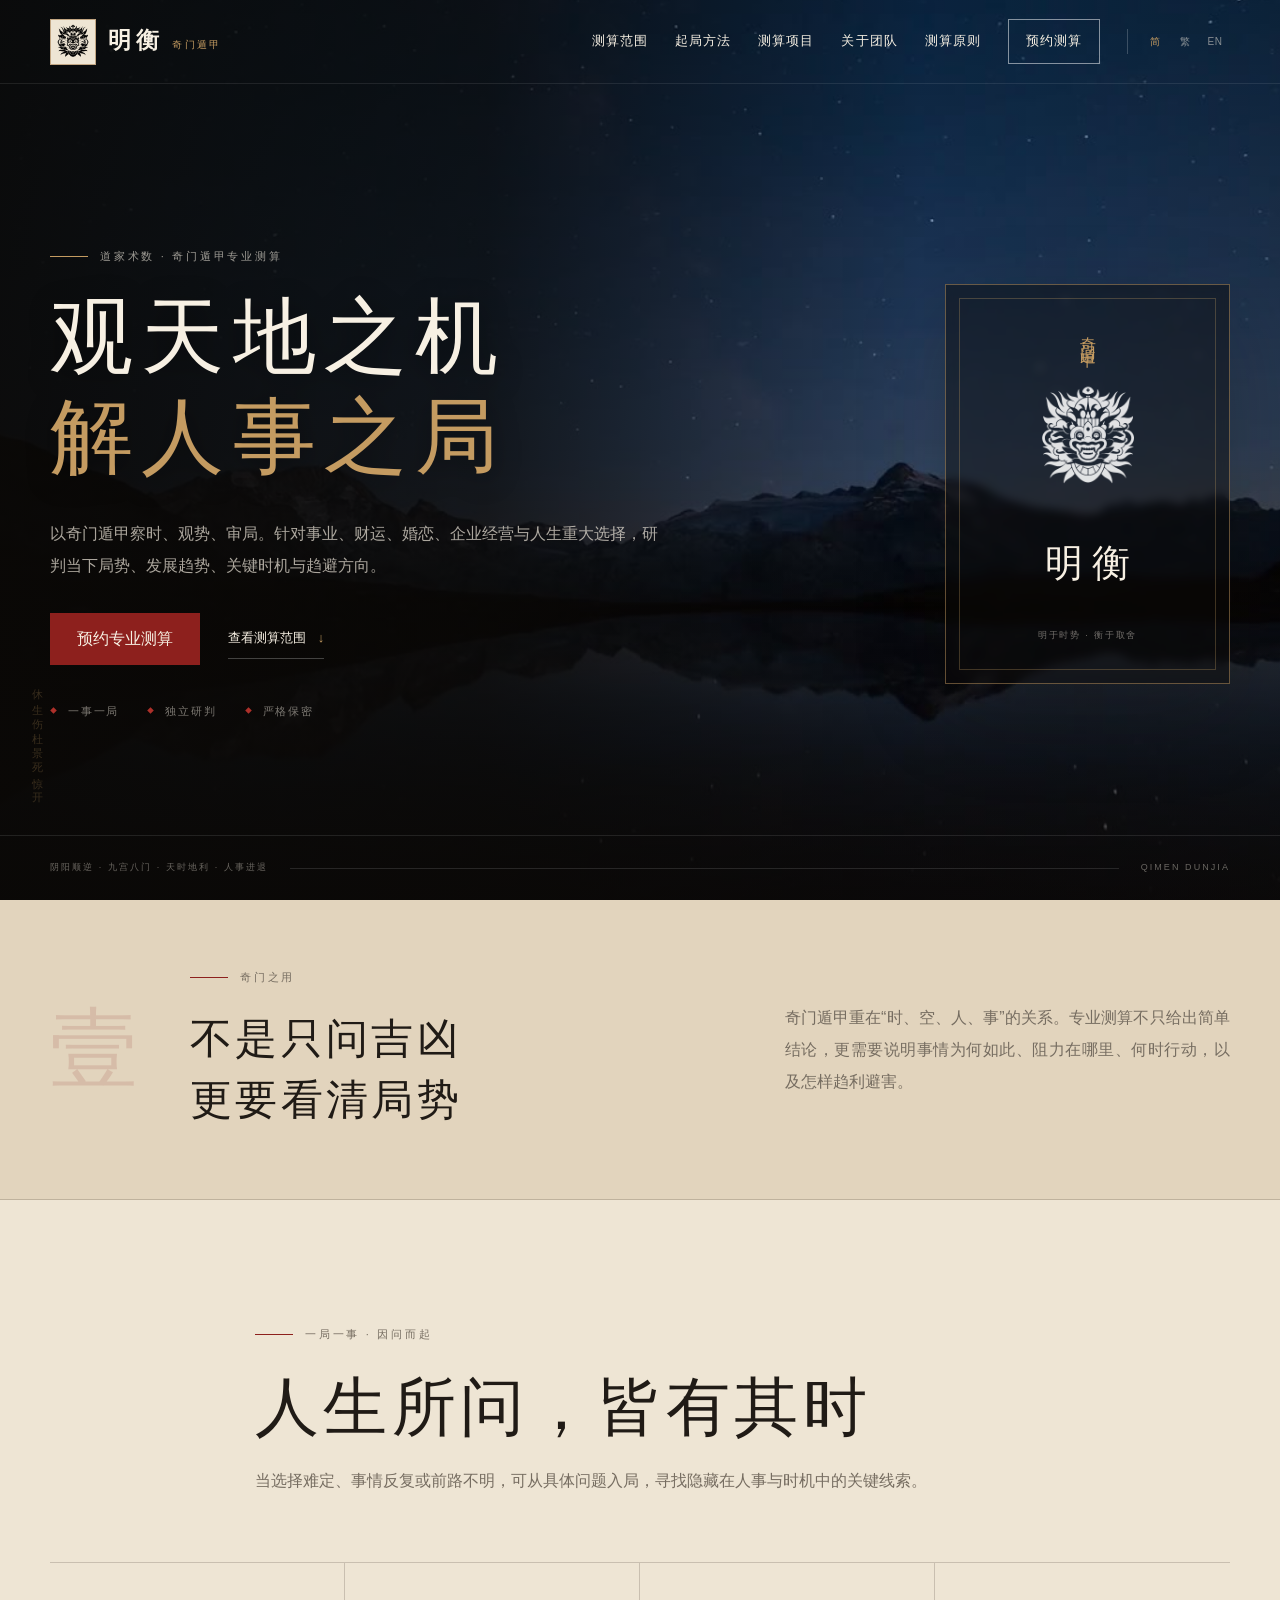
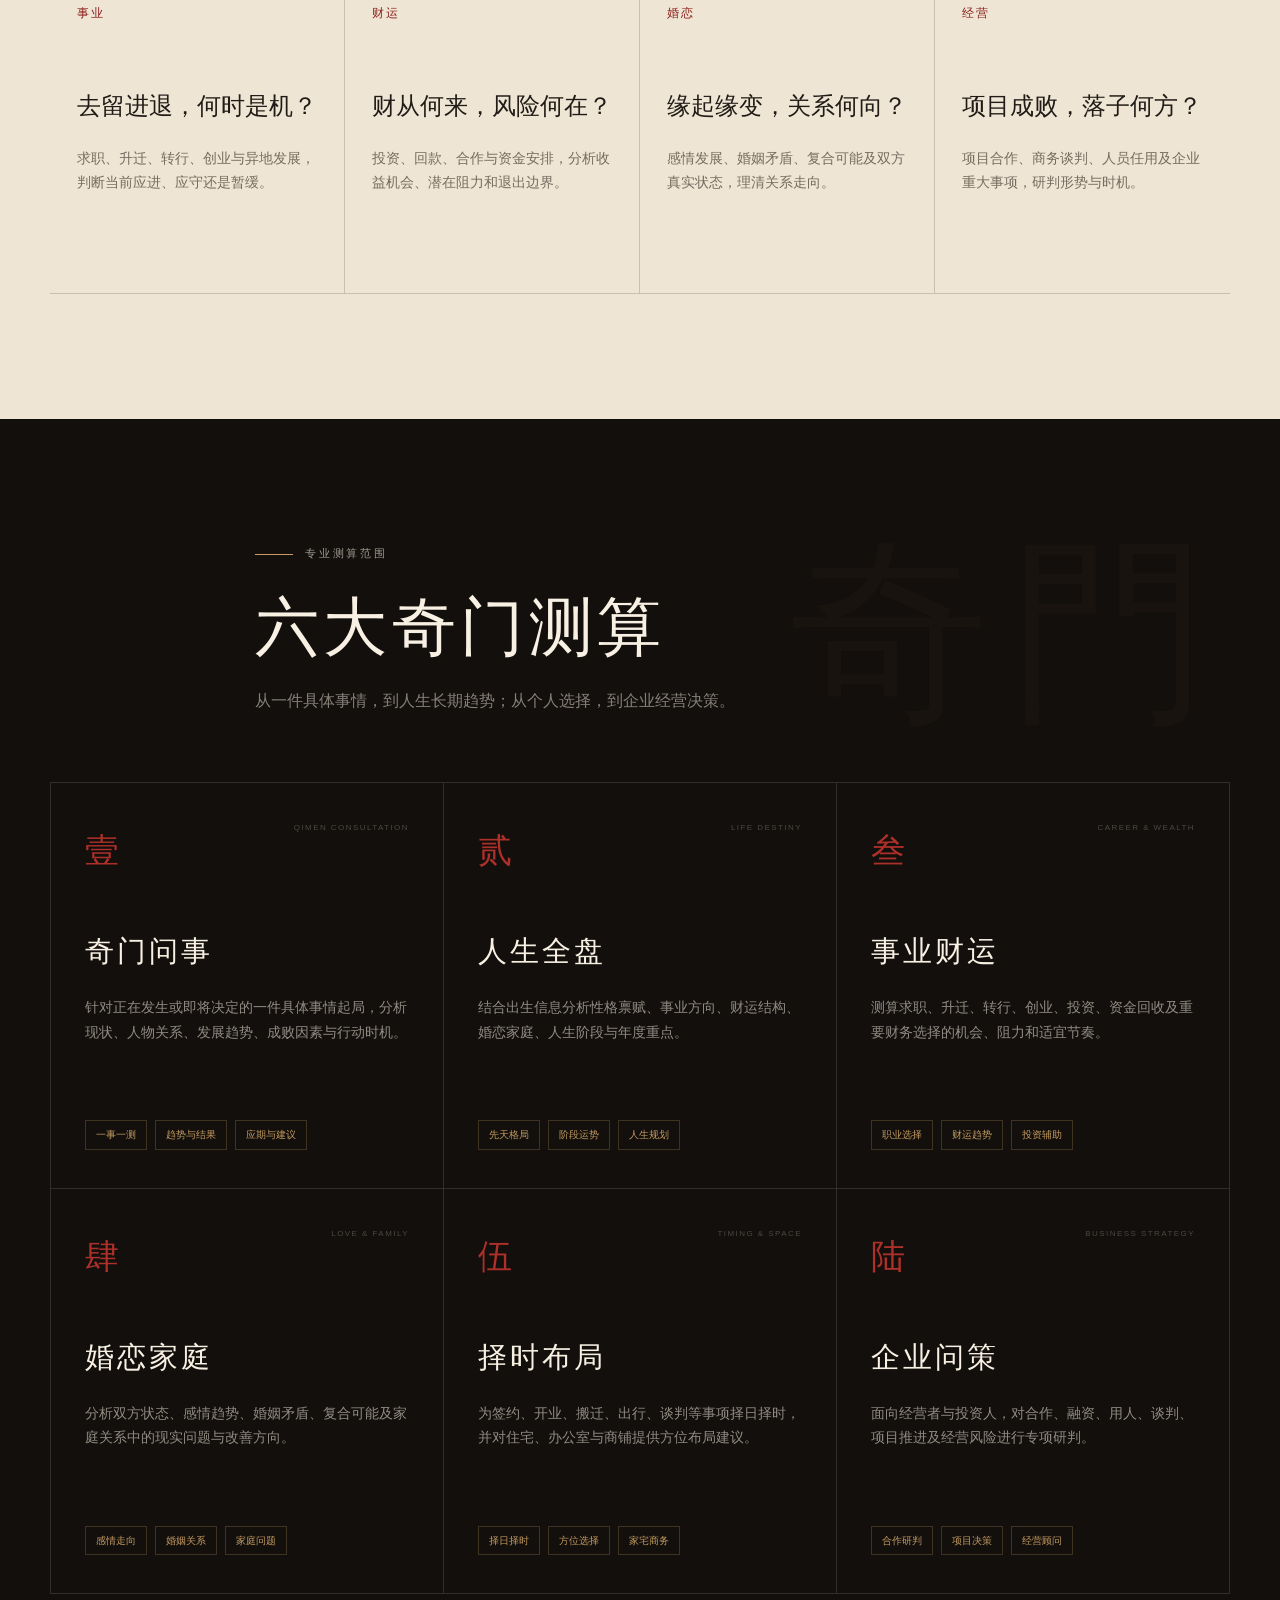
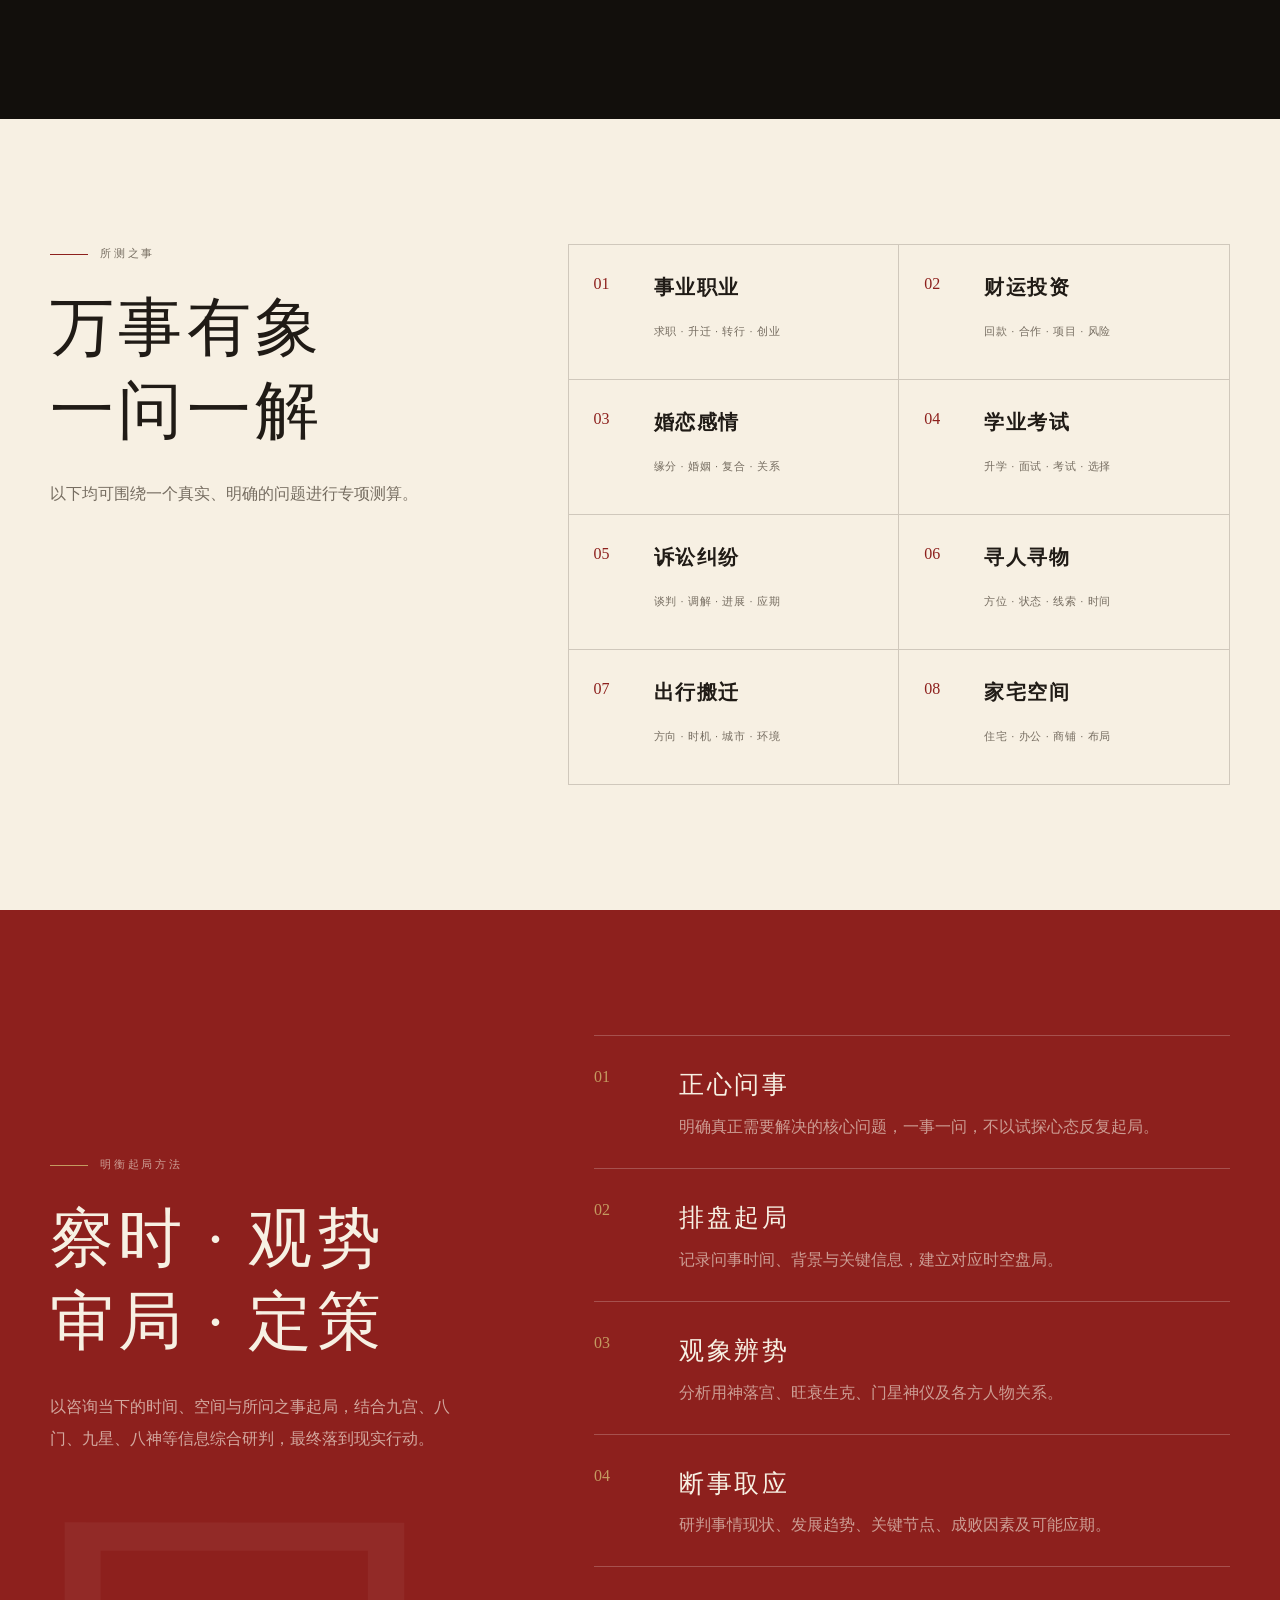
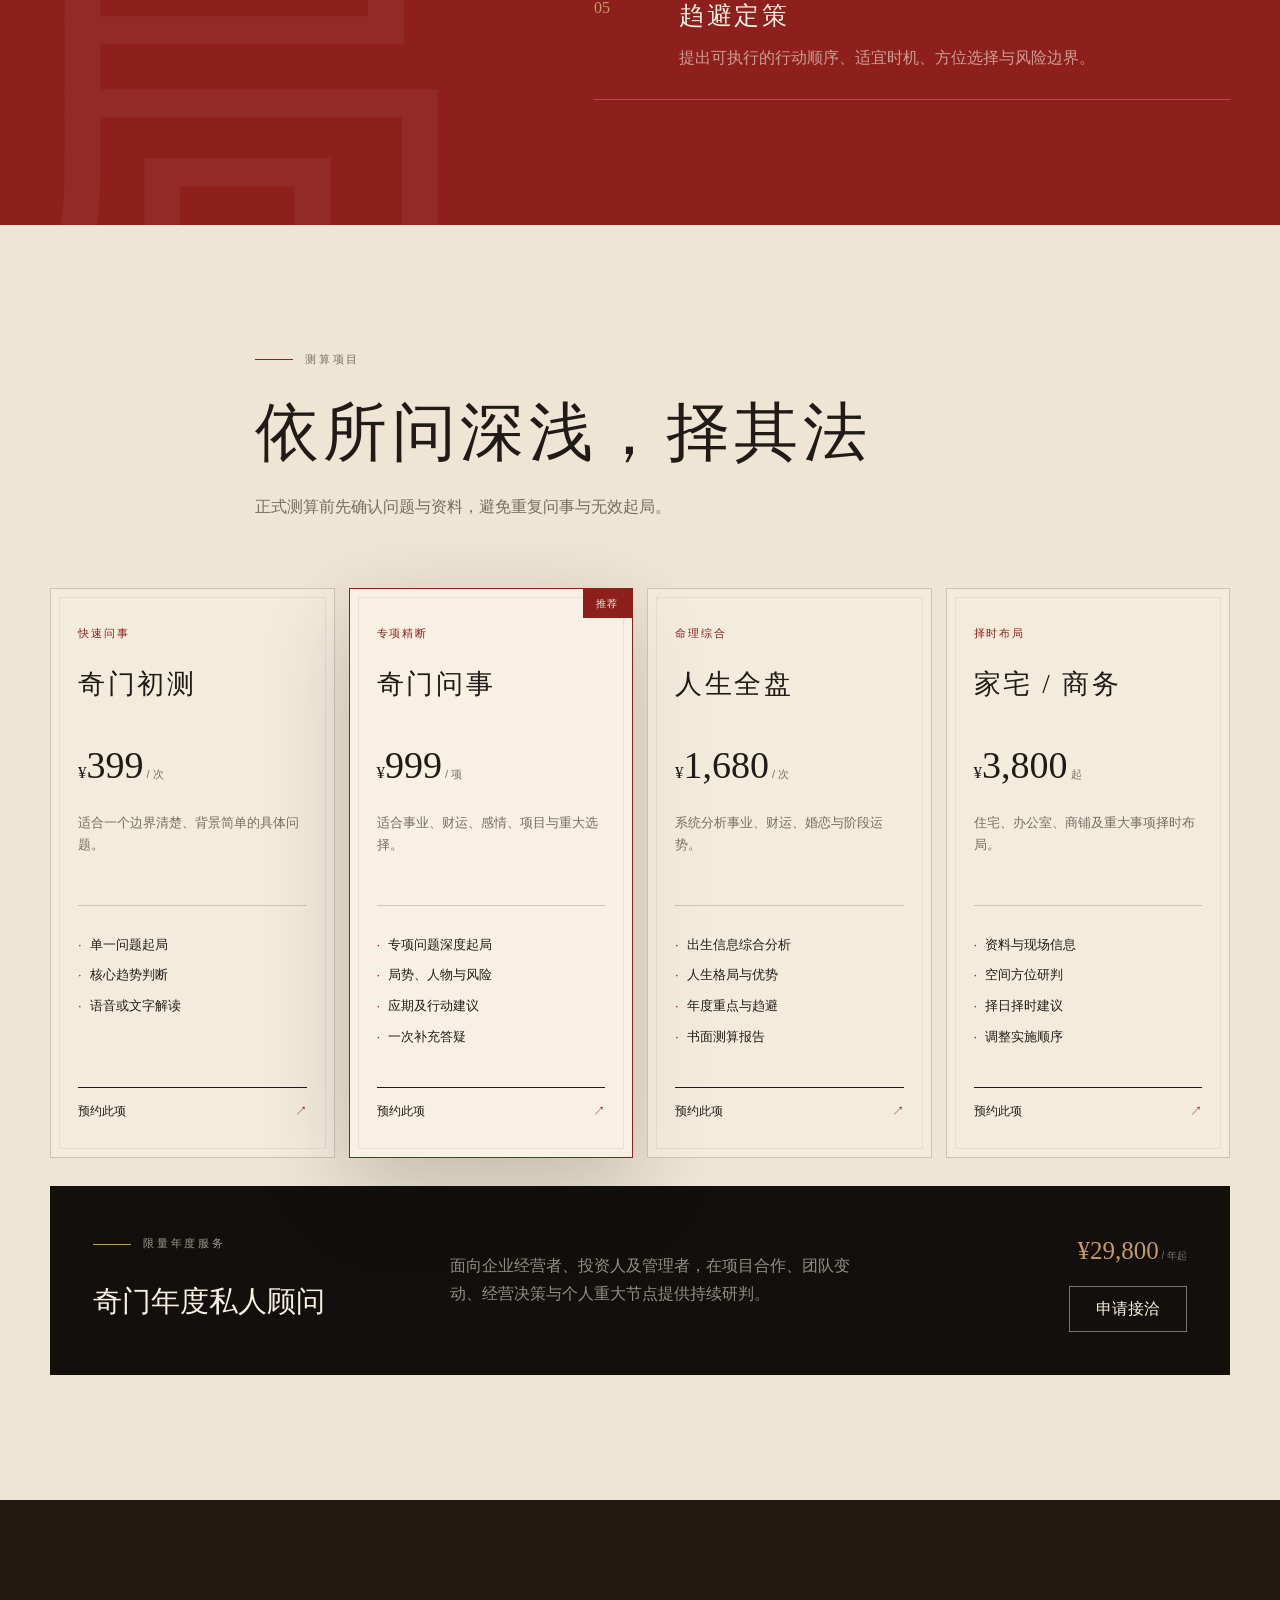
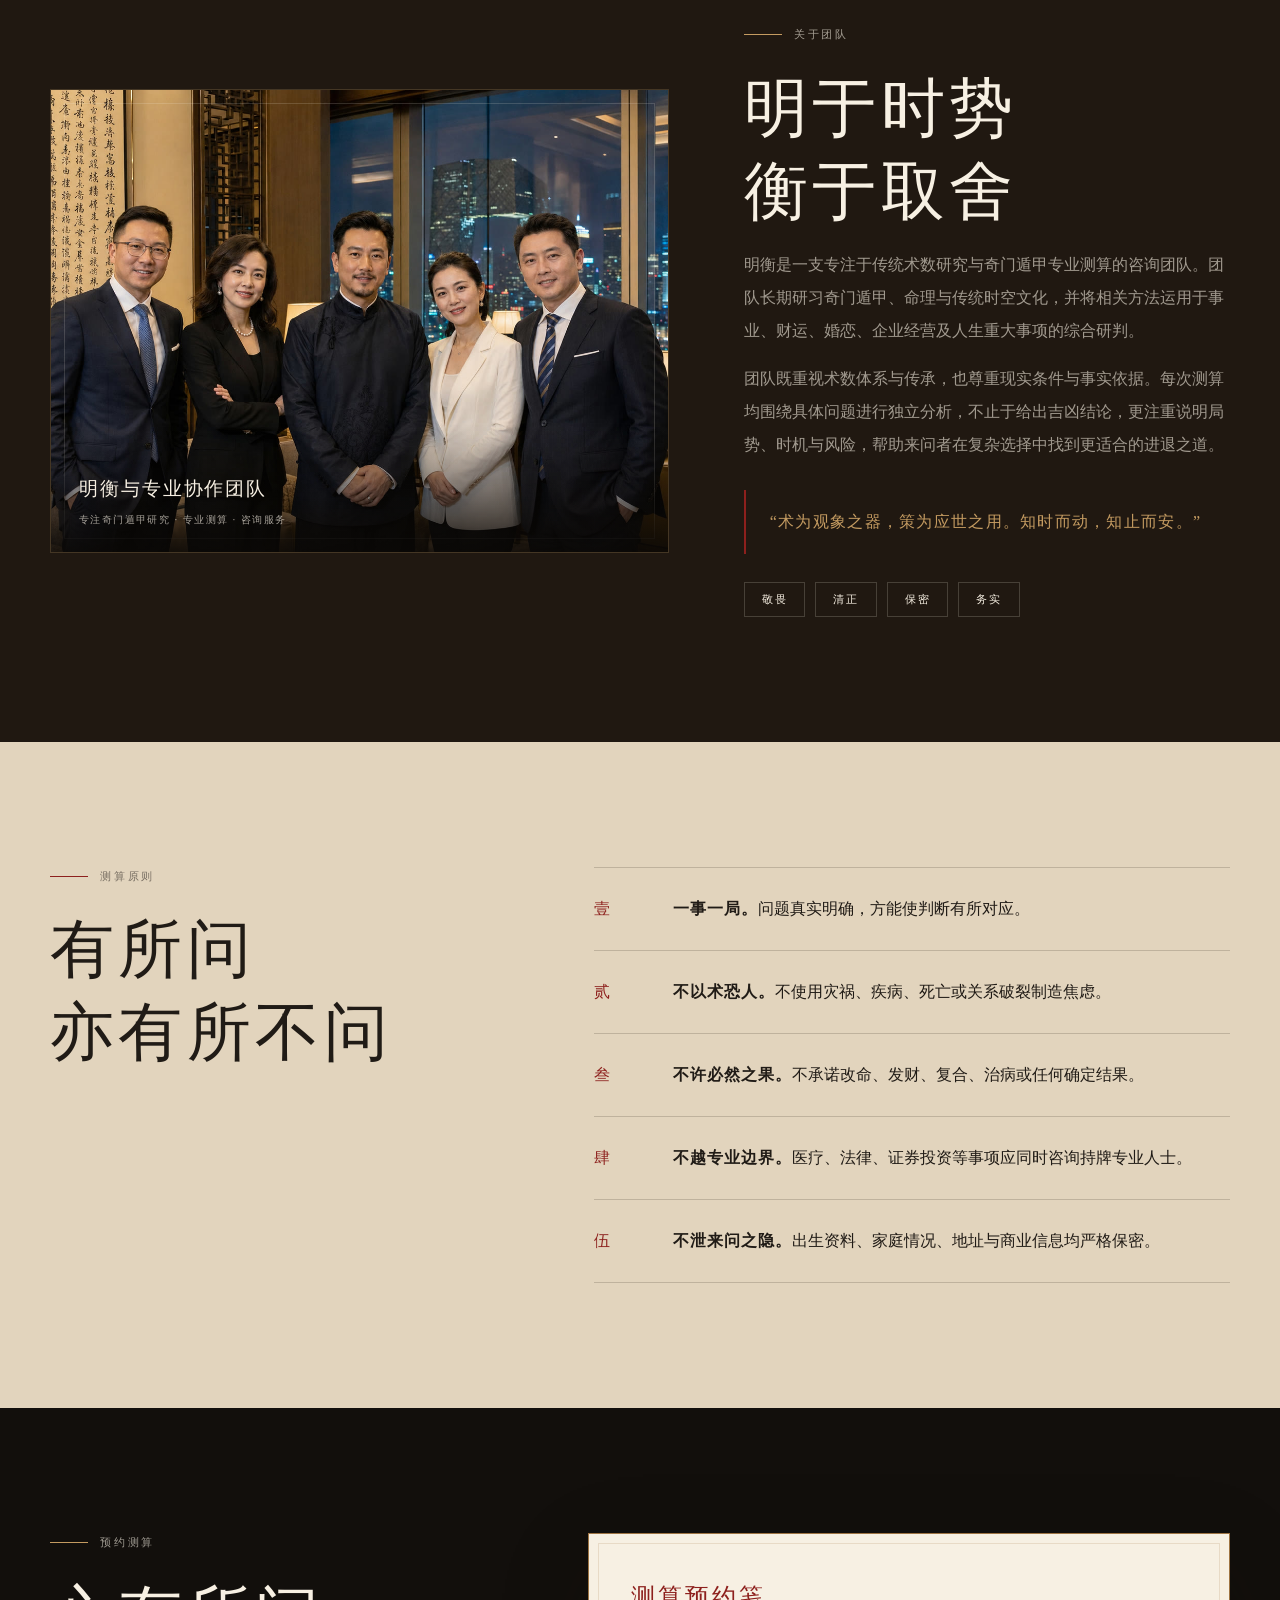
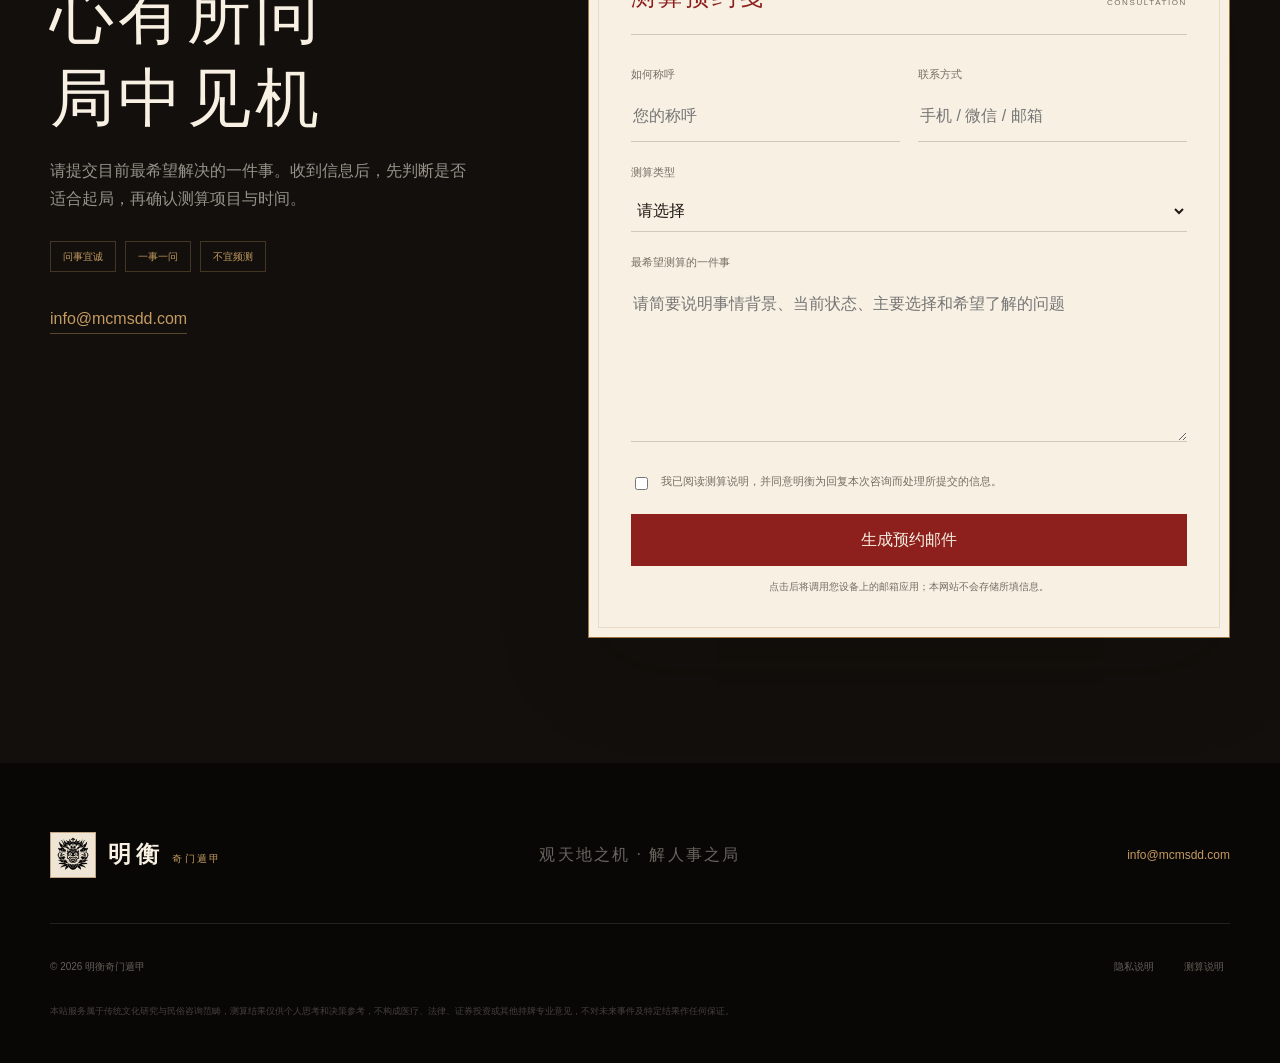
==== index.html @ cd2bf9da "Rewrite about section for the team" ====
<!doctype html>
<html lang="zh-CN">
<head>
  <meta charset="utf-8">
  <meta name="viewport" content="width=device-width, initial-scale=1">
  <meta name="theme-color" content="#120f0c">
  <title>明衡｜奇门遁甲专业算命测算</title>
  <meta name="description" content="明衡专注奇门遁甲专业测算，提供奇门问事、人生全盘、事业财运、婚恋家庭、择时布局与企业问策服务。">
  <meta name="keywords" content="明衡,奇门遁甲,奇门算命,奇门测算,奇门问事,事业财运,婚恋测算,择日择时,企业问策">
  <meta property="og:type" content="website">
  <meta property="og:url" content="https://mcmsdd.com/">
  <meta property="og:title" content="明衡｜奇门遁甲专业算命测算">
  <meta property="og:description" content="明于时势，衡于取舍。观天地之机，解人事之局。">
  <meta property="og:image" content="https://mcmsdd.com/assets/mark-black.png">
  <link rel="canonical" href="https://mcmsdd.com/">
  <link rel="alternate" hreflang="zh-CN" href="https://mcmsdd.com/">
  <link rel="alternate" hreflang="zh-Hant" href="https://mcmsdd.com/zh-hant/">
  <link rel="alternate" hreflang="en" href="https://mcmsdd.com/en/">
  <link rel="alternate" hreflang="x-default" href="https://mcmsdd.com/">
  <link rel="icon" href="assets/mark-black.png" type="image/png">
  <link rel="apple-touch-icon" href="assets/mark-black.png">
  <link rel="stylesheet" href="styles.css?v=20260831-team-full">
  <script type="application/ld+json">
  {"@context":"https://schema.org","@type":"ProfessionalService","name":"明衡奇门遁甲测算","url":"https://mcmsdd.com/","description":"奇门遁甲专业算命与测算服务","email":"info@mcmsdd.com"}
  </script>
</head>
<body>
  <a class="skip-link" href="#main">跳至主要内容</a>
  <header class="site-header" id="top">
    <div class="nav-wrap container">
      <a class="brand" href="#top" aria-label="明衡奇门遁甲首页">
        <span class="brand-mark"><img src="assets/mark-black.png" alt="" width="44" height="44"></span>
        <span class="brand-name"><strong>明衡</strong><small>奇门遁甲</small></span>
      </a>
      <button class="nav-toggle" aria-expanded="false" aria-controls="site-nav" aria-label="打开导航"><span></span><span></span></button>
      <nav id="site-nav" class="site-nav" aria-label="主要导航">
        <a href="#services">测算范围</a><a href="#method">起局方法</a><a href="#plans">测算项目</a><a href="#about">关于团队</a><a href="#principles">测算原则</a><a class="nav-cta" href="#consult">预约测算</a>
        <div class="lang-switch" aria-label="语言选择"><a class="active" href="/" lang="zh-CN" aria-current="page">简</a><a href="/zh-hant/" lang="zh-Hant">繁</a><a href="/en/" lang="en">EN</a></div>
      </nav>
    </div>
  </header>

  <main id="main">
    <section class="hero">
      <div class="hero-image" aria-hidden="true"><video class="hero-video" autoplay muted loop playsinline preload="auto" poster="assets/mingheng-hero-poster.jpg" tabindex="-1"><source src="assets/mingheng-hero-background.mp4?v=20260831-2" type="video/mp4"></video></div><div class="hero-veil" aria-hidden="true"></div>
      <div class="hero-runes runes-left" aria-hidden="true">休 生 伤 杜 景 死 惊 开</div>
      <div class="container hero-grid">
        <div class="hero-copy reveal">
          <p class="eyebrow light"><span></span>道家术数 · 奇门遁甲专业测算</p>
          <h1><span>观天地之机</span><em>解人事之局</em></h1>
          <p class="hero-intro">以奇门遁甲察时、观势、审局。针对事业、财运、婚恋、企业经营与人生重大选择，研判当下局势、发展趋势、关键时机与趋避方向。</p>
          <div class="hero-actions"><a class="button button-red" href="#consult">预约专业测算</a><a class="text-link light-link" href="#services">查看测算范围 <span>↓</span></a></div>
          <ul class="hero-notes" aria-label="服务特点"><li>一事一局</li><li>独立研判</li><li>严格保密</li></ul>
        </div>
        <div class="hero-seal reveal delay-1" aria-hidden="true">
          <div class="seal-frame"><span class="seal-top">奇门遁甲</span><img src="assets/mark-black.png" alt=""><strong>明衡</strong><span class="seal-bottom">明于时势 · 衡于取舍</span></div>
        </div>
      </div>
      <div class="hero-bottom"><div class="container"><span>阴阳顺逆 · 九宫八门 · 天时地利 · 人事进退</span><i></i><span>QIMEN DUNJIA</span></div></div>
    </section>

    <section class="intro-band">
      <div class="container intro-grid">
        <p class="intro-number">壹</p>
        <div><p class="eyebrow"><span></span>奇门之用</p><h2>不是只问吉凶<br>更要看清局势</h2></div>
        <p>奇门遁甲重在“时、空、人、事”的关系。专业测算不只给出简单结论，更需要说明事情为何如此、阻力在哪里、何时行动，以及怎样趋利避害。</p>
      </div>
    </section>

    <section class="section questions">
      <div class="container question-heading reveal"><p class="eyebrow"><span></span>一局一事 · 因问而起</p><h2>人生所问，皆有其时</h2><p>当选择难定、事情反复或前路不明，可从具体问题入局，寻找隐藏在人事与时机中的关键线索。</p></div>
      <div class="container question-grid">
        <article class="question-card reveal"><span>事业</span><h3>去留进退，何时是机？</h3><p>求职、升迁、转行、创业与异地发展，判断当前应进、应守还是暂缓。</p></article>
        <article class="question-card reveal delay-1"><span>财运</span><h3>财从何来，风险何在？</h3><p>投资、回款、合作与资金安排，分析收益机会、潜在阻力和退出边界。</p></article>
        <article class="question-card reveal delay-2"><span>婚恋</span><h3>缘起缘变，关系何向？</h3><p>感情发展、婚姻矛盾、复合可能及双方真实状态，理清关系走向。</p></article>
        <article class="question-card reveal delay-3"><span>经营</span><h3>项目成败，落子何方？</h3><p>项目合作、商务谈判、人员任用及企业重大事项，研判形势与时机。</p></article>
      </div>
    </section>

    <section class="section services" id="services">
      <div class="container section-heading reveal"><p class="eyebrow light"><span></span>专业测算范围</p><h2>六大奇门测算</h2><p>从一件具体事情，到人生长期趋势；从个人选择，到企业经营决策。</p></div>
      <div class="container service-grid">
        <article class="service-card reveal"><div class="service-head"><span>壹</span><small>QIMEN CONSULTATION</small></div><h3>奇门问事</h3><p>针对正在发生或即将决定的一件具体事情起局，分析现状、人物关系、发展趋势、成败因素与行动时机。</p><ul><li>一事一测</li><li>趋势与结果</li><li>应期与建议</li></ul></article>
        <article class="service-card reveal delay-1"><div class="service-head"><span>贰</span><small>LIFE DESTINY</small></div><h3>人生全盘</h3><p>结合出生信息分析性格禀赋、事业方向、财运结构、婚恋家庭、人生阶段与年度重点。</p><ul><li>先天格局</li><li>阶段运势</li><li>人生规划</li></ul></article>
        <article class="service-card reveal delay-2"><div class="service-head"><span>叁</span><small>CAREER &amp; WEALTH</small></div><h3>事业财运</h3><p>测算求职、升迁、转行、创业、投资、资金回收及重要财务选择的机会、阻力和适宜节奏。</p><ul><li>职业选择</li><li>财运趋势</li><li>投资辅助</li></ul></article>
        <article class="service-card reveal"><div class="service-head"><span>肆</span><small>LOVE &amp; FAMILY</small></div><h3>婚恋家庭</h3><p>分析双方状态、感情趋势、婚姻矛盾、复合可能及家庭关系中的现实问题与改善方向。</p><ul><li>感情走向</li><li>婚姻关系</li><li>家庭问题</li></ul></article>
        <article class="service-card reveal delay-1"><div class="service-head"><span>伍</span><small>TIMING &amp; SPACE</small></div><h3>择时布局</h3><p>为签约、开业、搬迁、出行、谈判等事项择日择时，并对住宅、办公室与商铺提供方位布局建议。</p><ul><li>择日择时</li><li>方位选择</li><li>家宅商务</li></ul></article>
        <article class="service-card reveal delay-2"><div class="service-head"><span>陆</span><small>BUSINESS STRATEGY</small></div><h3>企业问策</h3><p>面向经营者与投资人，对合作、融资、用人、谈判、项目推进及经营风险进行专项研判。</p><ul><li>合作研判</li><li>项目决策</li><li>经营顾问</li></ul></article>
      </div>
    </section>

    <section class="section scope">
      <div class="container scope-grid">
        <div class="scope-title reveal"><p class="eyebrow"><span></span>所测之事</p><h2>万事有象<br>一问一解</h2><p>以下均可围绕一个真实、明确的问题进行专项测算。</p></div>
        <div class="scope-list reveal delay-1">
          <div><span>01</span><strong>事业职业</strong><small>求职 · 升迁 · 转行 · 创业</small></div><div><span>02</span><strong>财运投资</strong><small>回款 · 合作 · 项目 · 风险</small></div><div><span>03</span><strong>婚恋感情</strong><small>缘分 · 婚姻 · 复合 · 关系</small></div><div><span>04</span><strong>学业考试</strong><small>升学 · 面试 · 考试 · 选择</small></div><div><span>05</span><strong>诉讼纠纷</strong><small>谈判 · 调解 · 进展 · 应期</small></div><div><span>06</span><strong>寻人寻物</strong><small>方位 · 状态 · 线索 · 时间</small></div><div><span>07</span><strong>出行搬迁</strong><small>方向 · 时机 · 城市 · 环境</small></div><div><span>08</span><strong>家宅空间</strong><small>住宅 · 办公 · 商铺 · 布局</small></div>
        </div>
      </div>
    </section>

    <section class="section method" id="method">
      <div class="method-symbol" aria-hidden="true">局</div>
      <div class="container method-grid">
        <div class="method-copy reveal"><p class="eyebrow light"><span></span>明衡起局方法</p><h2>察时 · 观势<br>审局 · 定策</h2><p>以咨询当下的时间、空间与所问之事起局，结合九宫、八门、九星、八神等信息综合研判，最终落到现实行动。</p></div>
        <ol class="steps">
          <li class="reveal"><span>01</span><div><h3>正心问事</h3><p>明确真正需要解决的核心问题，一事一问，不以试探心态反复起局。</p></div></li><li class="reveal"><span>02</span><div><h3>排盘起局</h3><p>记录问事时间、背景与关键信息，建立对应时空盘局。</p></div></li><li class="reveal"><span>03</span><div><h3>观象辨势</h3><p>分析用神落宫、旺衰生克、门星神仪及各方人物关系。</p></div></li><li class="reveal"><span>04</span><div><h3>断事取应</h3><p>研判事情现状、发展趋势、关键节点、成败因素及可能应期。</p></div></li><li class="reveal"><span>05</span><div><h3>趋避定策</h3><p>提出可执行的行动顺序、适宜时机、方位选择与风险边界。</p></div></li>
        </ol>
      </div>
    </section>

    <section class="section plans" id="plans">
      <div class="container section-heading reveal"><p class="eyebrow"><span></span>测算项目</p><h2>依所问深浅，择其法</h2><p>正式测算前先确认问题与资料，避免重复问事与无效起局。</p></div>
      <div class="container plan-grid">
        <article class="plan-card reveal"><p class="plan-type">快速问事</p><h3>奇门初测</h3><p class="price"><small>¥</small>399<span> / 次</span></p><p class="plan-desc">适合一个边界清楚、背景简单的具体问题。</p><ul><li>单一问题起局</li><li>核心趋势判断</li><li>语音或文字解读</li></ul><a href="#consult">预约此项</a></article>
        <article class="plan-card featured reveal delay-1"><div class="recommended">推荐</div><p class="plan-type">专项精断</p><h3>奇门问事</h3><p class="price"><small>¥</small>999<span> / 项</span></p><p class="plan-desc">适合事业、财运、感情、项目与重大选择。</p><ul><li>专项问题深度起局</li><li>局势、人物与风险</li><li>应期及行动建议</li><li>一次补充答疑</li></ul><a href="#consult">预约此项</a></article>
        <article class="plan-card reveal delay-2"><p class="plan-type">命理综合</p><h3>人生全盘</h3><p class="price"><small>¥</small>1,680<span> / 次</span></p><p class="plan-desc">系统分析事业、财运、婚恋与阶段运势。</p><ul><li>出生信息综合分析</li><li>人生格局与优势</li><li>年度重点与趋避</li><li>书面测算报告</li></ul><a href="#consult">预约此项</a></article>
        <article class="plan-card reveal delay-3"><p class="plan-type">择时布局</p><h3>家宅 / 商务</h3><p class="price"><small>¥</small>3,800<span> 起</span></p><p class="plan-desc">住宅、办公室、商铺及重大事项择时布局。</p><ul><li>资料与现场信息</li><li>空间方位研判</li><li>择日择时建议</li><li>调整实施顺序</li></ul><a href="#consult">预约此项</a></article>
      </div>
      <div class="container advisor-card reveal"><div><p class="eyebrow light"><span></span>限量年度服务</p><h3>奇门年度私人顾问</h3></div><p>面向企业经营者、投资人及管理者，在项目合作、团队变动、经营决策与个人重大节点提供持续研判。</p><div class="advisor-meta"><strong>¥29,800<small> / 年起</small></strong><a class="button button-outline" href="#consult">申请接洽</a></div></div>
    </section>

    <section class="section about" id="about">
      <div class="container about-grid">
        <figure class="about-photo reveal"><img src="assets/mingheng-team.jpg" alt="明衡与专业协作团队合影" width="1200" height="900" loading="lazy" decoding="async"><figcaption><strong>明衡与专业协作团队</strong><span>专注奇门遁甲研究 · 专业测算 · 咨询服务</span></figcaption></figure>
        <div class="about-copy reveal delay-1"><p class="eyebrow light"><span></span>关于团队</p><h2>明于时势<br>衡于取舍</h2><p>明衡是一支专注于传统术数研究与奇门遁甲专业测算的咨询团队。团队长期研习奇门遁甲、命理与传统时空文化，并将相关方法运用于事业、财运、婚恋、企业经营及人生重大事项的综合研判。</p><p>团队既重视术数体系与传承，也尊重现实条件与事实依据。每次测算均围绕具体问题进行独立分析，不止于给出吉凶结论，更注重说明局势、时机与风险，帮助来问者在复杂选择中找到更适合的进退之道。</p><blockquote>“术为观象之器，策为应世之用。知时而动，知止而安。”</blockquote><div class="about-values"><span>敬畏</span><span>清正</span><span>保密</span><span>务实</span></div></div>
      </div>
    </section>

    <section class="section principles" id="principles">
      <div class="container principles-grid">
        <div class="principles-title reveal"><p class="eyebrow"><span></span>测算原则</p><h2>有所问<br>亦有所不问</h2></div>
        <div class="principle-list"><div class="reveal"><span>壹</span><p><strong>一事一局。</strong>问题真实明确，方能使判断有所对应。</p></div><div class="reveal"><span>贰</span><p><strong>不以术恐人。</strong>不使用灾祸、疾病、死亡或关系破裂制造焦虑。</p></div><div class="reveal"><span>叁</span><p><strong>不许必然之果。</strong>不承诺改命、发财、复合、治病或任何确定结果。</p></div><div class="reveal"><span>肆</span><p><strong>不越专业边界。</strong>医疗、法律、证券投资等事项应同时咨询持牌专业人士。</p></div><div class="reveal"><span>伍</span><p><strong>不泄来问之隐。</strong>出生资料、家庭情况、地址与商业信息均严格保密。</p></div></div>
      </div>
    </section>

    <section class="section consult" id="consult">
      <div class="container consult-grid">
        <div class="consult-copy reveal"><p class="eyebrow light"><span></span>预约测算</p><h2>心有所问<br>局中见机</h2><p>请提交目前最希望解决的一件事。收到信息后，先判断是否适合起局，再确认测算项目与时间。</p><div class="consult-rule"><span>问事宜诚</span><span>一事一问</span><span>不宜频测</span></div><a href="mailto:info@mcmsdd.com">info@mcmsdd.com</a></div>
        <form class="consult-form reveal delay-1" id="consult-form">
          <div class="form-title"><span>测算预约笺</span><small>CONSULTATION</small></div>
          <div class="field-row"><label><span>如何称呼</span><input name="name" autocomplete="name" required placeholder="您的称呼"></label><label><span>联系方式</span><input name="contact" autocomplete="tel" required placeholder="手机 / 微信 / 邮箱"></label></div>
          <label><span>测算类型</span><select name="type" required><option value="">请选择</option><option>奇门初测</option><option>奇门问事</option><option>人生全盘</option><option>事业财运</option><option>婚恋家庭</option><option>择时布局</option><option>企业问策</option><option>年度私人顾问</option></select></label>
          <label><span>最希望测算的一件事</span><textarea name="question" rows="5" required maxlength="500" placeholder="请简要说明事情背景、当前状态、主要选择和希望了解的问题"></textarea></label>
          <label class="consent"><input type="checkbox" required><span>我已阅读测算说明，并同意明衡为回复本次咨询而处理所提交的信息。</span></label>
          <button class="button button-red" type="submit">生成预约邮件</button><p class="form-note" id="form-note">点击后将调用您设备上的邮箱应用；本网站不会存储所填信息。</p>
        </form>
      </div>
    </section>
  </main>

  <footer class="site-footer">
    <div class="container footer-top"><a class="brand footer-brand" href="#top"><span class="brand-mark"><img src="assets/mark-black.png" alt="" width="48" height="48"></span><span class="brand-name"><strong>明衡</strong><small>奇门遁甲</small></span></a><p>观天地之机 · 解人事之局</p><a href="mailto:info@mcmsdd.com">info@mcmsdd.com</a></div>
    <div class="container footer-bottom"><p>© <span id="year"></span> 明衡奇门遁甲</p><div><button data-modal="privacy">隐私说明</button><button data-modal="terms">测算说明</button></div></div>
    <p class="container disclaimer">本站服务属于传统文化研究与民俗咨询范畴，测算结果仅供个人思考和决策参考，不构成医疗、法律、证券投资或其他持牌专业意见，不对未来事件及特定结果作任何保证。</p>
  </footer>
  <dialog id="info-dialog"><button class="dialog-close" aria-label="关闭">×</button><div id="dialog-content"></div></dialog>
  <script src="app.js?v=20260831-video-fix"></script>
</body>
</html>
---- styles.css ----
:root {
  --night: #120f0c;
  --night-2: #201811;
  --ink: #201b16;
  --paper: #eee5d4;
  --paper-2: #e2d4bd;
  --ivory: #f7f0e3;
  --bronze: #9e7443;
  --gold: #c49b61;
  --red: #8d201d;
  --red-bright: #ad302a;
  --muted: #766d61;
  --line: rgba(54, 43, 31, .2);
  --serif: "Noto Serif SC", "Source Han Serif SC", "Songti SC", "STSong", "SimSun", Georgia, serif;
  --sans: "Noto Sans SC", "PingFang SC", "Microsoft YaHei", Arial, sans-serif;
  --shadow: 0 30px 85px rgba(20, 14, 9, .2);
}

* { box-sizing: border-box; }
html { scroll-behavior: smooth; }
body { margin: 0; color: var(--ink); background: var(--paper); font-family: var(--sans); line-height: 1.75; -webkit-font-smoothing: antialiased; }
body.nav-open { overflow: hidden; }
a { color: inherit; text-decoration: none; }
button, input, textarea, select { font: inherit; }
img { max-width: 100%; display: block; }
.container { width: min(1180px, calc(100% - 52px)); margin-inline: auto; }
.skip-link { position: fixed; top: -80px; left: 20px; z-index: 200; background: var(--ivory); padding: 10px 16px; }
.skip-link:focus { top: 12px; }

.site-header { position: fixed; inset: 0 0 auto; z-index: 60; height: 84px; color: var(--ivory); border-bottom: 1px solid rgba(255,255,255,.09); transition: .35s ease; }
.site-header.scrolled { color: var(--ink); background: rgba(238,229,212,.94); border-bottom-color: var(--line); backdrop-filter: blur(15px); }
.nav-wrap { height: 100%; display: flex; align-items: center; justify-content: space-between; }
.brand { display: inline-flex; align-items: center; gap: 12px; }
.brand-mark { width: 46px; height: 46px; display: grid; place-items: center; background: var(--paper); border: 1px solid rgba(158,116,67,.55); }
.brand-mark img { width: 40px; height: 40px; object-fit: contain; }
.brand-name { display: flex; align-items: baseline; gap: 9px; }
.brand strong { font-family: var(--serif); font-size: 23px; font-weight: 600; letter-spacing: .2em; }
.brand small { color: var(--gold); font-size: 10px; letter-spacing: .24em; }
.site-header.scrolled .brand small { color: var(--red); }
.site-nav { display: flex; align-items: center; gap: 27px; font-size: 13px; letter-spacing: .08em; }
.site-nav a { position: relative; }
.site-nav > a:not(.nav-cta)::after { content: ""; position: absolute; left: 0; bottom: -8px; width: 0; height: 1px; background: var(--red-bright); transition: width .25s; }
.site-nav > a:hover::after { width: 100%; }
.nav-cta { padding: 10px 17px; color: var(--ivory); border: 1px solid rgba(255,255,255,.5); }
.scrolled .nav-cta { color: var(--ivory); background: var(--red); border-color: var(--red); }
.lang-switch { display: flex; align-items: center; padding-left: 12px; border-left: 1px solid rgba(255,255,255,.2); }
.scrolled .lang-switch { border-left-color: var(--line); }
.lang-switch a { min-width: 30px; padding: 4px 6px; color: rgba(247,240,227,.52); text-align: center; font-size: 10px; letter-spacing: .05em; }
.scrolled .lang-switch a { color: var(--muted); }
.lang-switch a.active { color: var(--gold); }
.scrolled .lang-switch a.active { color: var(--red); }
.nav-toggle { display: none; width: 44px; height: 44px; border: 0; color: inherit; background: transparent; position: relative; }
.nav-toggle span { position: absolute; left: 10px; width: 24px; height: 1px; background: currentColor; transition: .25s; }
.nav-toggle span:first-child { top: 17px; }.nav-toggle span:last-child { top: 25px; }

.hero { min-height: 800px; height: 100svh; max-height: 1000px; position: relative; overflow: hidden; display: flex; align-items: center; color: var(--ivory); background: var(--night); }
.hero-image { position: absolute; inset: 0; overflow: hidden; background: url("assets/mingheng-hero-poster.jpg") center/cover no-repeat; transform: scale(1.015); }
.hero-video { width: 100%; height: 100%; display: block; object-fit: cover; object-position: center; }
.hero-veil { position: absolute; inset: 0; background: linear-gradient(90deg, rgba(10,8,6,.94) 0%, rgba(10,8,6,.8) 38%, rgba(10,8,6,.25) 72%, rgba(10,8,6,.4) 100%), linear-gradient(0deg, rgba(12,9,7,.75), transparent 40%); }
.hero-grid { display: grid; grid-template-columns: 1.1fr .9fr; gap: 70px; align-items: center; position: relative; z-index: 3; padding-top: 68px; }
.eyebrow { margin: 0 0 22px; display: flex; align-items: center; gap: 12px; color: var(--muted); font-size: 11px; letter-spacing: .25em; }
.eyebrow span { width: 38px; height: 1px; background: var(--red); }
.eyebrow.light { color: rgba(247,240,227,.62); }
.eyebrow.light span { background: var(--gold); }
h1, h2, h3 { font-family: var(--serif); font-weight: 500; }
.hero h1 { margin: 0; font-size: clamp(58px, 6.5vw, 94px); line-height: 1.2; letter-spacing: .1em; text-shadow: 0 5px 28px rgba(0,0,0,.45); }
.hero h1 span, .hero h1 em { display: block; }
.hero h1 em { color: var(--gold); font-style: normal; }
.hero-intro { max-width: 650px; margin: 30px 0; color: rgba(247,240,227,.68); font-size: 16px; line-height: 2.05; }
.hero-actions { display: flex; align-items: center; gap: 28px; }
.button { display: inline-flex; align-items: center; justify-content: center; min-height: 52px; padding: 0 26px; border: 1px solid transparent; cursor: pointer; transition: transform .25s, background .25s; }
.button:hover { transform: translateY(-2px); }
.button-red { color: var(--ivory); background: var(--red); }
.button-red:hover { background: var(--red-bright); }
.text-link { padding: 8px 0; border-bottom: 1px solid var(--line); font-size: 13px; }
.light-link { border-color: rgba(255,255,255,.24); }.light-link span { color: var(--gold); margin-left: 8px; }
.hero-notes { display: flex; gap: 28px; margin: 37px 0 0; padding: 0; list-style: none; color: rgba(247,240,227,.48); font-size: 11px; letter-spacing: .17em; }
.hero-notes li::before { content: "◆"; color: var(--red-bright); margin-right: 9px; font-size: 7px; vertical-align: 2px; }
.hero-seal { justify-self: end; width: 285px; height: 400px; padding: 13px; border: 1px solid rgba(196,155,97,.48); background: rgba(12,9,7,.45); backdrop-filter: blur(5px); box-shadow: var(--shadow); }
.seal-frame { height: 100%; padding: 25px 19px; display: flex; flex-direction: column; align-items: center; justify-content: space-between; border: 1px solid rgba(196,155,97,.3); text-align: center; }
.seal-frame img { width: 120px; filter: invert(1); opacity: .87; }
.seal-frame strong { font-family: var(--serif); color: var(--ivory); font-size: 38px; letter-spacing: .25em; margin-right: -.25em; font-weight: 500; }
.seal-top { writing-mode: vertical-rl; letter-spacing: .35em; color: var(--gold); font-family: var(--serif); }
.seal-bottom { color: rgba(247,240,227,.45); font-size: 9px; letter-spacing: .2em; }
.hero-runes { position: absolute; z-index: 2; left: 28px; bottom: 110px; writing-mode: vertical-rl; color: rgba(196,155,97,.25); font-family: var(--serif); letter-spacing: .55em; font-size: 11px; }
.hero-bottom { position: absolute; inset: auto 0 0; z-index: 4; border-top: 1px solid rgba(255,255,255,.1); }
.hero-bottom .container { min-height: 64px; display: flex; align-items: center; gap: 22px; color: rgba(247,240,227,.4); font-size: 9px; letter-spacing: .23em; }
.hero-bottom i { height: 1px; flex: 1; background: rgba(255,255,255,.12); }

.intro-band { padding: 68px 0; background: var(--paper-2); border-bottom: 1px solid var(--line); }
.intro-grid { display: grid; grid-template-columns: 90px 1.1fr .9fr; gap: 50px; align-items: center; }
.intro-number { margin: 0; color: rgba(141,32,29,.13); font-family: var(--serif); font-size: 88px; line-height: 1; }
.intro-grid h2 { margin: 0; font-size: 42px; line-height: 1.45; letter-spacing: .08em; }
.intro-grid > p:last-child { margin: 0; color: var(--muted); line-height: 2; text-align: justify; text-align-last: left; text-justify: inter-ideograph; }

.section { padding: 125px 0; }
.question-heading, .section-heading { max-width: 770px; margin-bottom: 65px; }
.question-heading h2, .section-heading h2, .scope h2, .method h2, .about h2, .principles h2, .consult h2 { margin: 0; font-size: clamp(42px, 5vw, 66px); line-height: 1.3; letter-spacing: .07em; }
.question-heading > p:last-child, .section-heading > p:last-child { color: var(--muted); line-height: 2; }
.question-grid { display: grid; grid-template-columns: repeat(4, 1fr); border-top: 1px solid var(--line); border-bottom: 1px solid var(--line); }
.question-card { min-height: 330px; padding: 35px 27px; border-right: 1px solid var(--line); position: relative; transition: .3s; }
.question-card:last-child { border-right: 0; }
.question-card:hover { color: var(--ivory); background: var(--red); transform: translateY(-7px); }
.question-card > span { color: var(--red); font-family: var(--serif); letter-spacing: .2em; font-size: 12px; }
.question-card:hover > span, .question-card:hover p { color: rgba(247,240,227,.7); }
.question-card h3 { margin: 62px 0 20px; font-size: 24px; line-height: 1.55; }
.question-card p { margin: 0; color: var(--muted); font-size: 14px; }

.services { color: var(--ivory); background: var(--night); position: relative; }
.services::before { content: "奇門"; position: absolute; right: 4%; top: 40px; color: rgba(196,155,97,.035); font-family: var(--serif); font-size: 200px; letter-spacing: .1em; }
.services .section-heading > p:last-child { color: rgba(247,240,227,.5); }
.service-grid { display: grid; grid-template-columns: repeat(3, 1fr); border-top: 1px solid rgba(255,255,255,.13); border-left: 1px solid rgba(255,255,255,.13); }
.service-card { min-height: 390px; padding: 38px 34px; border-right: 1px solid rgba(255,255,255,.13); border-bottom: 1px solid rgba(255,255,255,.13); transition: .3s; }
.service-card:hover { background: var(--night-2); }
.service-head { display: flex; justify-content: space-between; align-items: start; }
.service-head span { color: var(--red-bright); font-family: var(--serif); font-size: 34px; }
.service-head small { color: rgba(247,240,227,.25); font-size: 8px; letter-spacing: .18em; }
.service-card h3 { margin: 46px 0 18px; font-size: 29px; letter-spacing: .1em; }
.service-card > p { min-height: 100px; color: rgba(247,240,227,.55); font-size: 14px; }
.service-card ul { display: flex; flex-wrap: wrap; gap: 8px; margin: 25px 0 0; padding: 0; list-style: none; }
.service-card li { padding: 5px 10px; color: var(--gold); border: 1px solid rgba(196,155,97,.25); font-size: 10px; }

.scope { background: var(--ivory); }
.scope-grid { display: grid; grid-template-columns: .75fr 1.25fr; gap: 120px; }
.scope-title { align-self: start; position: sticky; top: 120px; }
.scope-title > p:last-child { margin-top: 28px; color: var(--muted); }
.scope-list { display: grid; grid-template-columns: 1fr 1fr; border-top: 1px solid var(--line); border-left: 1px solid var(--line); }
.scope-list div { min-height: 135px; padding: 25px; display: grid; grid-template-columns: 42px 1fr; gap: 3px 18px; border-right: 1px solid var(--line); border-bottom: 1px solid var(--line); }
.scope-list span { grid-row: 1 / 3; color: var(--red); font-family: var(--serif); }
.scope-list strong { font-family: var(--serif); font-size: 20px; letter-spacing: .08em; }
.scope-list small { color: var(--muted); font-size: 11px; letter-spacing: .06em; }

.method { color: var(--ivory); background: var(--red); position: relative; overflow: hidden; }
.method-symbol { position: absolute; left: -40px; bottom: -190px; color: rgba(255,255,255,.045); font-family: var(--serif); font-size: 520px; line-height: 1; }
.method-grid { display: grid; grid-template-columns: .8fr 1.2fr; gap: 120px; position: relative; z-index: 2; }
.method-copy { position: sticky; top: 120px; align-self: start; }
.method-copy > p:last-child { margin-top: 28px; color: rgba(247,240,227,.65); line-height: 2; }
.steps { margin: 0; padding: 0; list-style: none; }
.steps li { display: grid; grid-template-columns: 60px 1fr; gap: 25px; padding: 27px 0; border-top: 1px solid rgba(255,255,255,.22); }
.steps li:last-child { border-bottom: 1px solid rgba(255,255,255,.22); }
.steps > li > span { color: var(--gold); font-family: var(--serif); }
.steps h3 { margin: 0 0 6px; font-size: 25px; letter-spacing: .1em; }
.steps p { margin: 0; color: rgba(247,240,227,.6); }

.plans { background: var(--paper); }
.plan-grid { display: grid; grid-template-columns: repeat(4, 1fr); gap: 14px; }
.plan-card { position: relative; min-height: 510px; padding: 35px 27px; display: flex; flex-direction: column; background: rgba(247,240,227,.6); border: 1px solid var(--line); }
.plan-card::before { content: ""; position: absolute; inset: 8px; border: 1px solid rgba(158,116,67,.13); pointer-events: none; }
.plan-card.featured { background: var(--ivory); border-color: var(--red); box-shadow: var(--shadow); }
.recommended { position: absolute; right: 0; top: 0; padding: 6px 13px; color: var(--ivory); background: var(--red); font-size: 10px; letter-spacing: .16em; }
.plan-type { margin: 0; color: var(--red); font-size: 11px; letter-spacing: .18em; }
.plan-card h3 { margin: 18px 0 24px; font-size: 27px; letter-spacing: .1em; }
.price { margin: 0; font-family: var(--serif); font-size: 38px; }.price small { font-size: 17px; }.price span { color: var(--muted); font-family: var(--sans); font-size: 11px; }
.plan-desc { min-height: 68px; color: var(--muted); font-size: 13px; }
.plan-card ul { margin: 12px 0 30px; padding: 20px 0 0; border-top: 1px solid var(--line); list-style: none; font-size: 13px; }
.plan-card li { margin: 8px 0; }.plan-card li::before { content: "·"; color: var(--red); margin-right: 8px; }
.plan-card > a { margin-top: auto; padding-top: 13px; display: flex; justify-content: space-between; border-top: 1px solid var(--ink); font-size: 12px; position: relative; }.plan-card > a::after { content: "↗"; color: var(--red); }
.advisor-card { margin-top: 28px; padding: 43px; display: grid; grid-template-columns: .9fr 1.2fr .8fr; gap: 45px; align-items: center; color: var(--ivory); background: var(--night); }
.advisor-card h3 { margin: 0; font-size: 29px; }.advisor-card > p { color: rgba(247,240,227,.56); }
.advisor-meta { text-align: right; }.advisor-meta strong { display: block; margin-bottom: 14px; color: var(--gold); font-family: var(--serif); font-size: 25px; font-weight: 500; }.advisor-meta small { color: rgba(247,240,227,.45); font: 10px var(--sans); }
.button-outline { min-height: 46px; color: var(--ivory); border-color: rgba(247,240,227,.45); }

.about { color: var(--ivory); background: var(--night-2); }
.about-grid { display: grid; grid-template-columns: 1.12fr .88fr; gap: 75px; align-items: center; }
.about-photo { width: 100%; max-width: 680px; margin: 0; position: relative; overflow: hidden; border: 1px solid rgba(196,155,97,.28); background: var(--night); }
.about-photo::after { content: ""; position: absolute; inset: 13px; z-index: 1; border: 1px solid rgba(247,240,227,.16); pointer-events: none; }
.about-photo img { width: 100%; height: auto; aspect-ratio: auto; display: block; object-fit: contain; }
.about-photo figcaption { position: absolute; inset: auto 0 0; z-index: 2; padding: 48px 28px 24px; display: flex; flex-direction: column; gap: 6px; color: var(--ivory); background: linear-gradient(transparent, rgba(10,8,6,.9)); }
.about-photo figcaption strong { font-family: var(--serif); font-size: 19px; font-weight: 500; letter-spacing: .1em; }
.about-photo figcaption span { color: rgba(247,240,227,.65); font-size: 10px; letter-spacing: .14em; }
.about-copy > p:not(.eyebrow) { color: rgba(247,240,227,.6); line-height: 2.05; }
.about-copy blockquote { margin: 28px 0; padding: 18px 0 18px 24px; color: var(--gold); border-left: 2px solid var(--red); font-family: var(--serif); letter-spacing: .08em; }
.about-values { display: flex; gap: 10px; flex-wrap: wrap; }.about-values span { padding: 7px 17px; border: 1px solid rgba(247,240,227,.18); font-size: 11px; letter-spacing: .16em; }

.principles { background: var(--paper-2); }
.principles-grid { display: grid; grid-template-columns: .8fr 1.2fr; gap: 120px; }
.principles-title { position: sticky; top: 120px; align-self: start; }
.principle-list > div { display: grid; grid-template-columns: 55px 1fr; gap: 24px; padding: 27px 0; border-top: 1px solid var(--line); }
.principle-list > div:last-child { border-bottom: 1px solid var(--line); }
.principle-list span { color: var(--red); font-family: var(--serif); }.principle-list p { margin: 0; font-size: 16px; }.principle-list strong { font-family: var(--serif); font-weight: 600; letter-spacing: .06em; }

.consult { color: var(--ivory); background: var(--night); }
.consult-grid { display: grid; grid-template-columns: .8fr 1.2fr; gap: 110px; }
.consult-copy > p:not(.eyebrow) { max-width: 450px; color: rgba(247,240,227,.58); }
.consult-rule { display: flex; gap: 9px; flex-wrap: wrap; margin: 28px 0; }.consult-rule span { padding: 6px 12px; color: var(--gold); border: 1px solid rgba(196,155,97,.28); font-size: 10px; }
.consult-copy > a { display: inline-block; margin-top: 5px; color: var(--gold); border-bottom: 1px solid rgba(196,155,97,.4); }
.consult-form { padding: 42px; color: var(--ink); background: var(--ivory); border: 1px solid var(--bronze); box-shadow: var(--shadow); position: relative; }
.consult-form::before { content: ""; position: absolute; inset: 9px; border: 1px solid rgba(158,116,67,.18); pointer-events: none; }
.form-title { margin-bottom: 30px; padding-bottom: 16px; display: flex; align-items: baseline; justify-content: space-between; border-bottom: 1px solid var(--line); }.form-title span { color: var(--red); font-family: var(--serif); font-size: 24px; letter-spacing: .12em; }.form-title small { color: var(--muted); font-size: 8px; letter-spacing: .2em; }
.field-row { display: grid; grid-template-columns: 1fr 1fr; gap: 18px; }
.consult-form label { display: block; margin-bottom: 21px; position: relative; }.consult-form label > span { display: block; margin-bottom: 7px; color: var(--muted); font-size: 11px; }
.consult-form input, .consult-form select, .consult-form textarea { width: 100%; padding: 11px 2px; color: var(--ink); background: transparent; border: 0; border-bottom: 1px solid var(--line); border-radius: 0; outline: none; }.consult-form input:focus, .consult-form select:focus, .consult-form textarea:focus { border-color: var(--red); }.consult-form textarea { resize: vertical; }
.consult-form .consent { display: flex; align-items: flex-start; gap: 10px; }.consult-form .consent input { width: auto; margin-top: 5px; }.consult-form .consent span { margin: 0; line-height: 1.7; }
.consult-form .button-red { width: 100%; position: relative; }.form-note { margin: 12px 0 0; color: var(--muted); font-size: 10px; text-align: center; position: relative; }

.site-footer { padding: 62px 0 34px; color: var(--ivory); background: #090705; }
.footer-top { padding-bottom: 38px; display: grid; grid-template-columns: 1fr 1fr 1fr; align-items: center; border-bottom: 1px solid rgba(255,255,255,.11); }
.footer-top > p { text-align: center; color: rgba(247,240,227,.4); font-family: var(--serif); letter-spacing: .14em; }.footer-top > a:last-child { text-align: right; color: var(--gold); font-size: 12px; }
.footer-bottom { padding-top: 24px; display: flex; justify-content: space-between; align-items: center; color: rgba(247,240,227,.38); font-size: 10px; }.footer-bottom button { margin-left: 18px; color: inherit; background: transparent; border: 0; cursor: pointer; }.disclaimer { margin-top: 18px; color: rgba(247,240,227,.25); font-size: 9px; }

dialog { width: min(680px, calc(100% - 36px)); padding: 45px; color: var(--ink); background: var(--ivory); border: 1px solid var(--bronze); box-shadow: var(--shadow); }dialog::backdrop { background: rgba(8,6,4,.78); backdrop-filter: blur(5px); }.dialog-close { position: absolute; right: 17px; top: 12px; border: 0; background: none; font-size: 26px; cursor: pointer; }#dialog-content h2 { font-family: var(--serif); color: var(--red); font-weight: 500; }#dialog-content p, #dialog-content li { color: var(--muted); font-size: 14px; }
.reveal { opacity: 0; transform: translateY(24px); transition: opacity .75s ease, transform .75s ease; }.reveal.visible { opacity: 1; transform: none; }.delay-1 { transition-delay: .08s; }.delay-2 { transition-delay: .16s; }.delay-3 { transition-delay: .24s; }

:lang(en) body { font-family: "Avenir Next", "Helvetica Neue", Arial, sans-serif; }
:lang(en) h1, :lang(en) h2, :lang(en) h3, :lang(en) .brand strong, :lang(en) .price, :lang(en) blockquote { font-family: Georgia, "Times New Roman", serif; }
:lang(en) .brand-name { align-items: center; }
:lang(en) .brand strong { font-size: 20px; letter-spacing: .05em; }
:lang(en) .brand small { font-size: 8px; letter-spacing: .13em; }
:lang(en) .site-nav { gap: 18px; letter-spacing: .02em; }
:lang(en) .hero h1 { max-width: 720px; font-size: clamp(48px, 5.4vw, 78px); letter-spacing: .015em; line-height: 1.12; }
:lang(en) .hero-intro { max-width: 680px; line-height: 1.8; }
:lang(en) .hero-notes { letter-spacing: .04em; }
:lang(en) .seal-top { letter-spacing: .12em; }
:lang(en) .seal-bottom { letter-spacing: .09em; }
:lang(en) .intro-grid h2, :lang(en) .question-heading h2, :lang(en) .section-heading h2, :lang(en) .scope h2, :lang(en) .method h2, :lang(en) .about h2, :lang(en) .principles h2, :lang(en) .consult h2 { letter-spacing: .01em; }
:lang(en) .question-card h3, :lang(en) .service-card h3, :lang(en) .scope-list strong, :lang(en) .steps h3, :lang(en) .plan-card h3 { letter-spacing: .01em; }
:lang(en) .service-card > p { min-height: 135px; line-height: 1.65; }
:lang(en) .service-card li { letter-spacing: 0; }
:lang(en) .plan-card { min-height: 575px; }
:lang(en) .plan-desc { min-height: 90px; }
:lang(en) .recommended { letter-spacing: .06em; }

@media (max-width: 980px) {
  .container { width: min(100% - 38px, 760px); }
  .nav-toggle { display: block; z-index: 3; }
  .site-nav { position: fixed; inset: 0; color: var(--ivory); background: var(--night); flex-direction: column; justify-content: center; gap: 27px; font-size: 20px; transform: translateX(100%); transition: transform .35s ease; }
  .nav-open .site-nav { transform: none; }.nav-open .nav-toggle { color: var(--ivory); }.nav-open .nav-toggle span:first-child { transform: rotate(45deg); top: 21px; }.nav-open .nav-toggle span:last-child { transform: rotate(-45deg); top: 21px; }
  .lang-switch { margin-top: 8px; padding: 10px 0 0; border-left: 0; border-top: 1px solid rgba(255,255,255,.18); }
  .scrolled .lang-switch { border-left: 0; border-top-color: rgba(255,255,255,.18); }
  .lang-switch a, .scrolled .lang-switch a { color: rgba(247,240,227,.55); }
  .lang-switch a.active, .scrolled .lang-switch a.active { color: var(--gold); }
  .hero { min-height: 900px; height: auto; padding: 150px 0 120px; }.hero-grid { grid-template-columns: 1fr; gap: 65px; }.hero-seal { justify-self: start; width: 250px; height: 330px; }.seal-frame img { width: 95px; }.hero-image { background-position: 62% center; }.hero-veil { background: linear-gradient(90deg, rgba(10,8,6,.95), rgba(10,8,6,.68)); }
  .intro-grid { grid-template-columns: 70px 1fr; }.intro-grid > p:last-child { grid-column: 2; }
  .question-grid, .plan-grid { grid-template-columns: 1fr 1fr; }.question-card:nth-child(2) { border-right: 0; }.question-card:nth-child(-n+2) { border-bottom: 1px solid var(--line); }
  .service-grid { grid-template-columns: 1fr 1fr; }
  .scope-grid, .method-grid, .about-grid, .principles-grid, .consult-grid { grid-template-columns: 1fr; gap: 60px; }.scope-title, .method-copy, .principles-title { position: static; }
  .advisor-card { grid-template-columns: 1fr; }.advisor-meta { text-align: left; }
}

@media (max-width: 620px) {
  .container { width: calc(100% - 30px); }
  .site-header { height: 70px; }.brand-mark { width: 40px; height: 40px; }.brand-mark img { width: 35px; height: 35px; }.brand strong { font-size: 20px; }.brand small { font-size: 8px; }
  .hero { min-height: 850px; padding: 125px 0 105px; }.hero h1 { font-size: clamp(45px, 13.5vw, 58px); letter-spacing: .06em; }.hero-intro { font-size: 14px; }.hero-actions { align-items: flex-start; flex-direction: column; gap: 13px; }.hero-notes { gap: 12px; flex-wrap: wrap; }.hero-seal { width: 210px; height: 275px; }.seal-frame { padding: 17px 12px; }.seal-frame img { width: 70px; }.seal-frame strong { font-size: 29px; }.seal-top { font-size: 12px; }.hero-runes { display: none; }.hero-bottom .container span:first-child { display: none; }.hero-bottom i { display: none; }.hero-image { background-position: 69% center; opacity: .72; }.hero-veil { background: linear-gradient(90deg, rgba(10,8,6,.95), rgba(10,8,6,.58)); }
  .intro-band { padding: 58px 0; }.intro-grid { grid-template-columns: 1fr; gap: 22px; }.intro-number { display: none; }.intro-grid > p:last-child { grid-column: auto; }.intro-grid h2 { font-size: 34px; }
  .section { padding: 84px 0; }.question-heading h2, .section-heading h2, .scope h2, .method h2, .about h2, .principles h2, .consult h2 { font-size: 39px; letter-spacing: .04em; }
  .question-grid, .service-grid, .scope-list, .plan-grid { grid-template-columns: 1fr; }.question-card { min-height: 260px; border-right: 0; border-bottom: 1px solid var(--line); }.question-card h3 { margin-top: 38px; }
  .service-card { min-height: auto; padding: 32px 25px; }.service-card > p { min-height: auto; }.service-card h3 { margin-top: 32px; }.services::before { font-size: 100px; }
  .scope-list div { min-height: 115px; }.steps li { grid-template-columns: 42px 1fr; gap: 18px; }.method-symbol { font-size: 330px; }
  .plan-card { min-height: auto; }.advisor-card { padding: 31px 24px; }
  .about-photo figcaption { padding: 42px 20px 20px; }.about-photo figcaption strong { font-size: 17px; }.about-photo figcaption span { line-height: 1.7; }
  .field-row { grid-template-columns: 1fr; gap: 0; }.consult-form { padding: 30px 22px; }.form-title span { font-size: 21px; }
  .footer-top { grid-template-columns: 1fr; gap: 22px; }.footer-top > p, .footer-top > a:last-child { text-align: left; }.footer-bottom { align-items: flex-start; gap: 14px; flex-direction: column; }.footer-bottom button { margin: 0 18px 0 0; }
  :lang(en) .brand strong { font-size: 17px; }
  :lang(en) .brand small { display: none; }
  :lang(en) .hero h1 { font-size: clamp(42px, 12vw, 54px); }
  :lang(en) .question-heading h2, :lang(en) .section-heading h2, :lang(en) .scope h2, :lang(en) .method h2, :lang(en) .about h2, :lang(en) .principles h2, :lang(en) .consult h2 { font-size: 36px; }
  :lang(en) .service-card > p, :lang(en) .plan-desc { min-height: auto; }
  :lang(en) .plan-card { min-height: auto; }
}

@media (prefers-reduced-motion: reduce) { html { scroll-behavior: auto; } *, *::before, *::after { animation: none !important; transition: none !important; }.reveal { opacity: 1; transform: none; } }
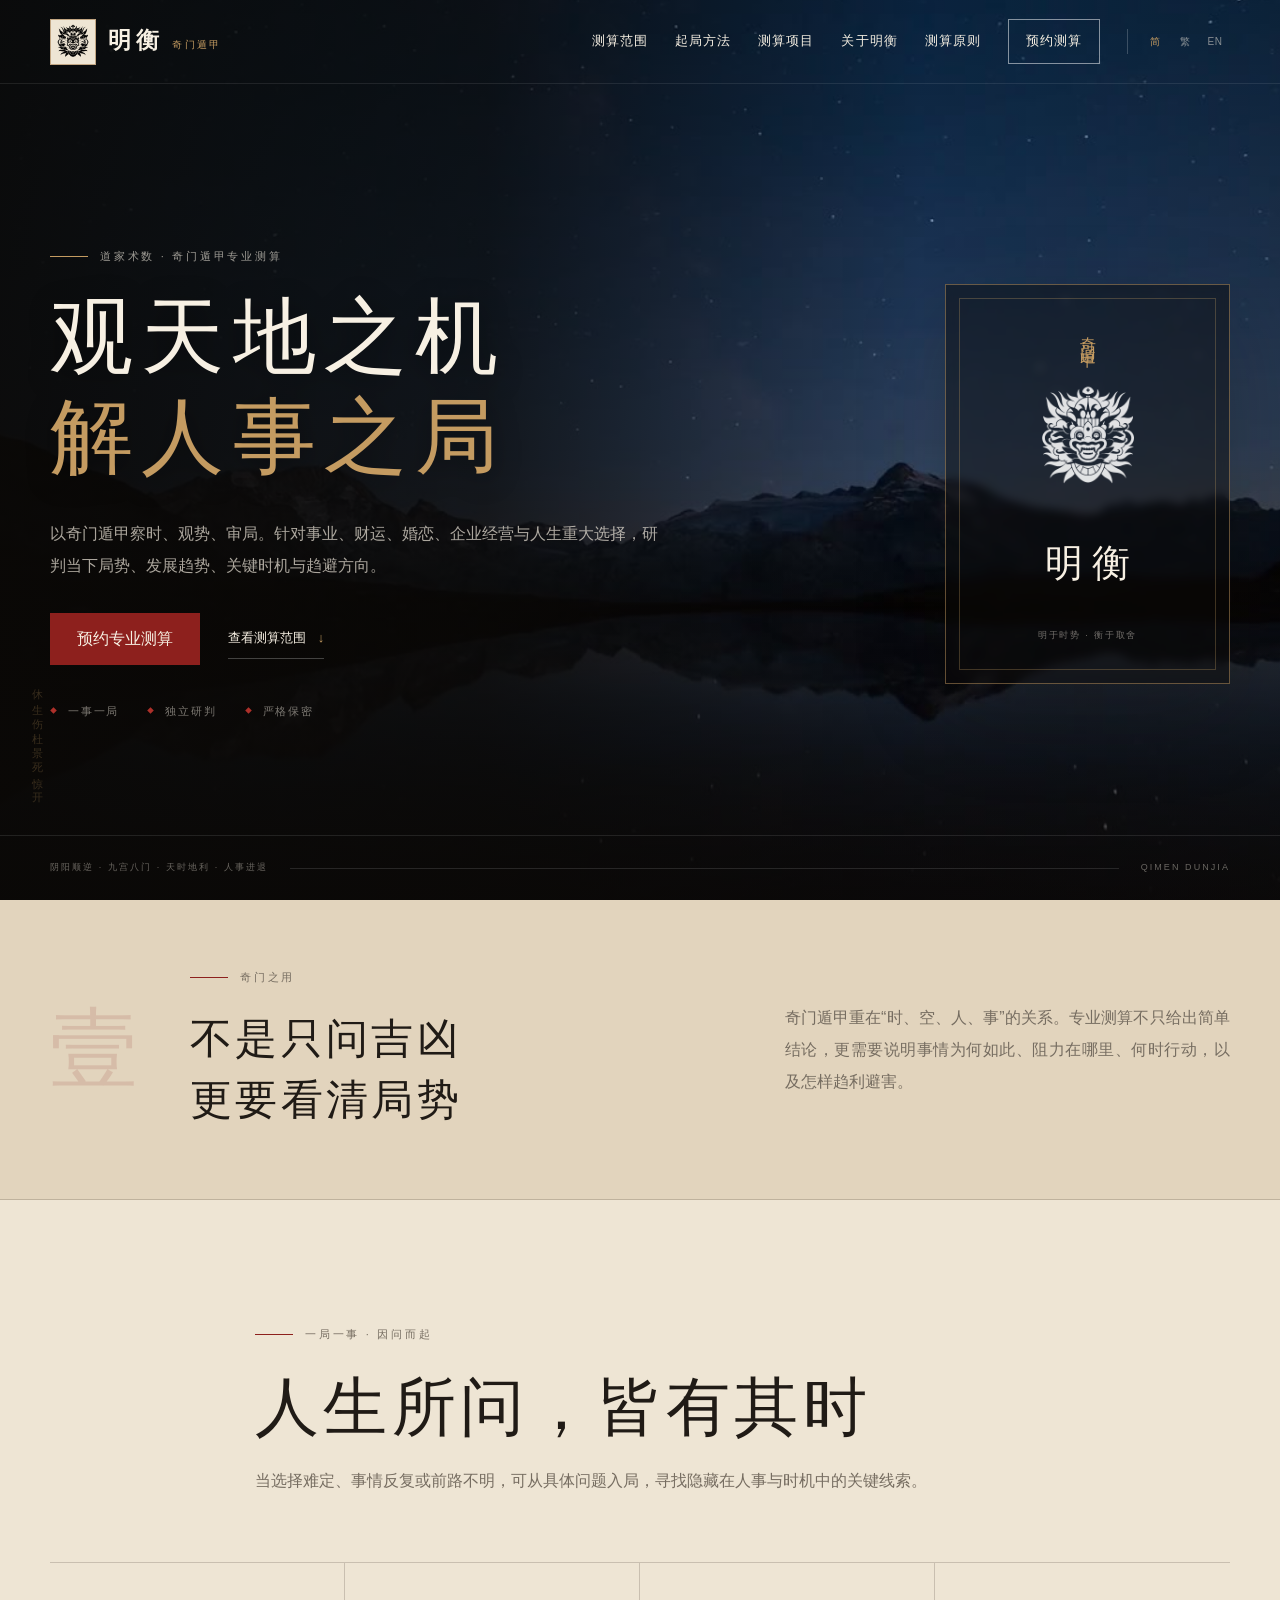
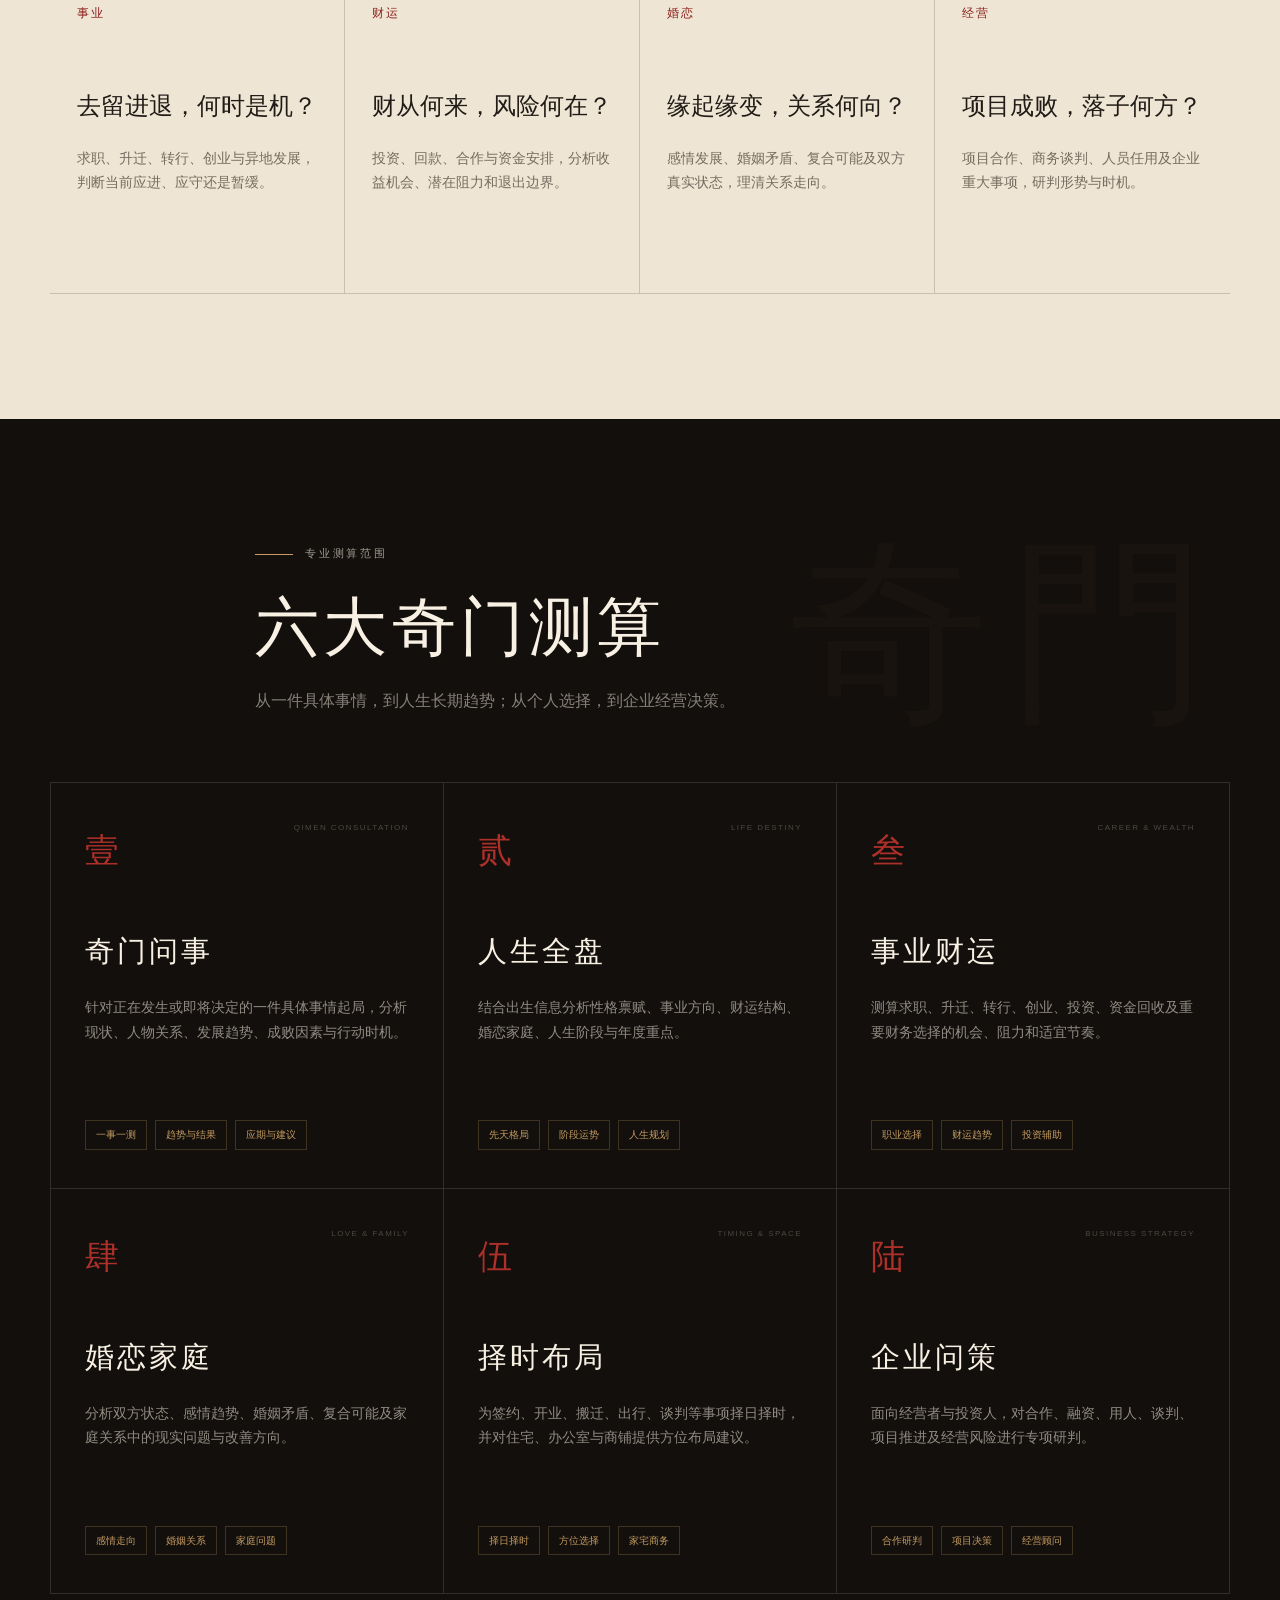
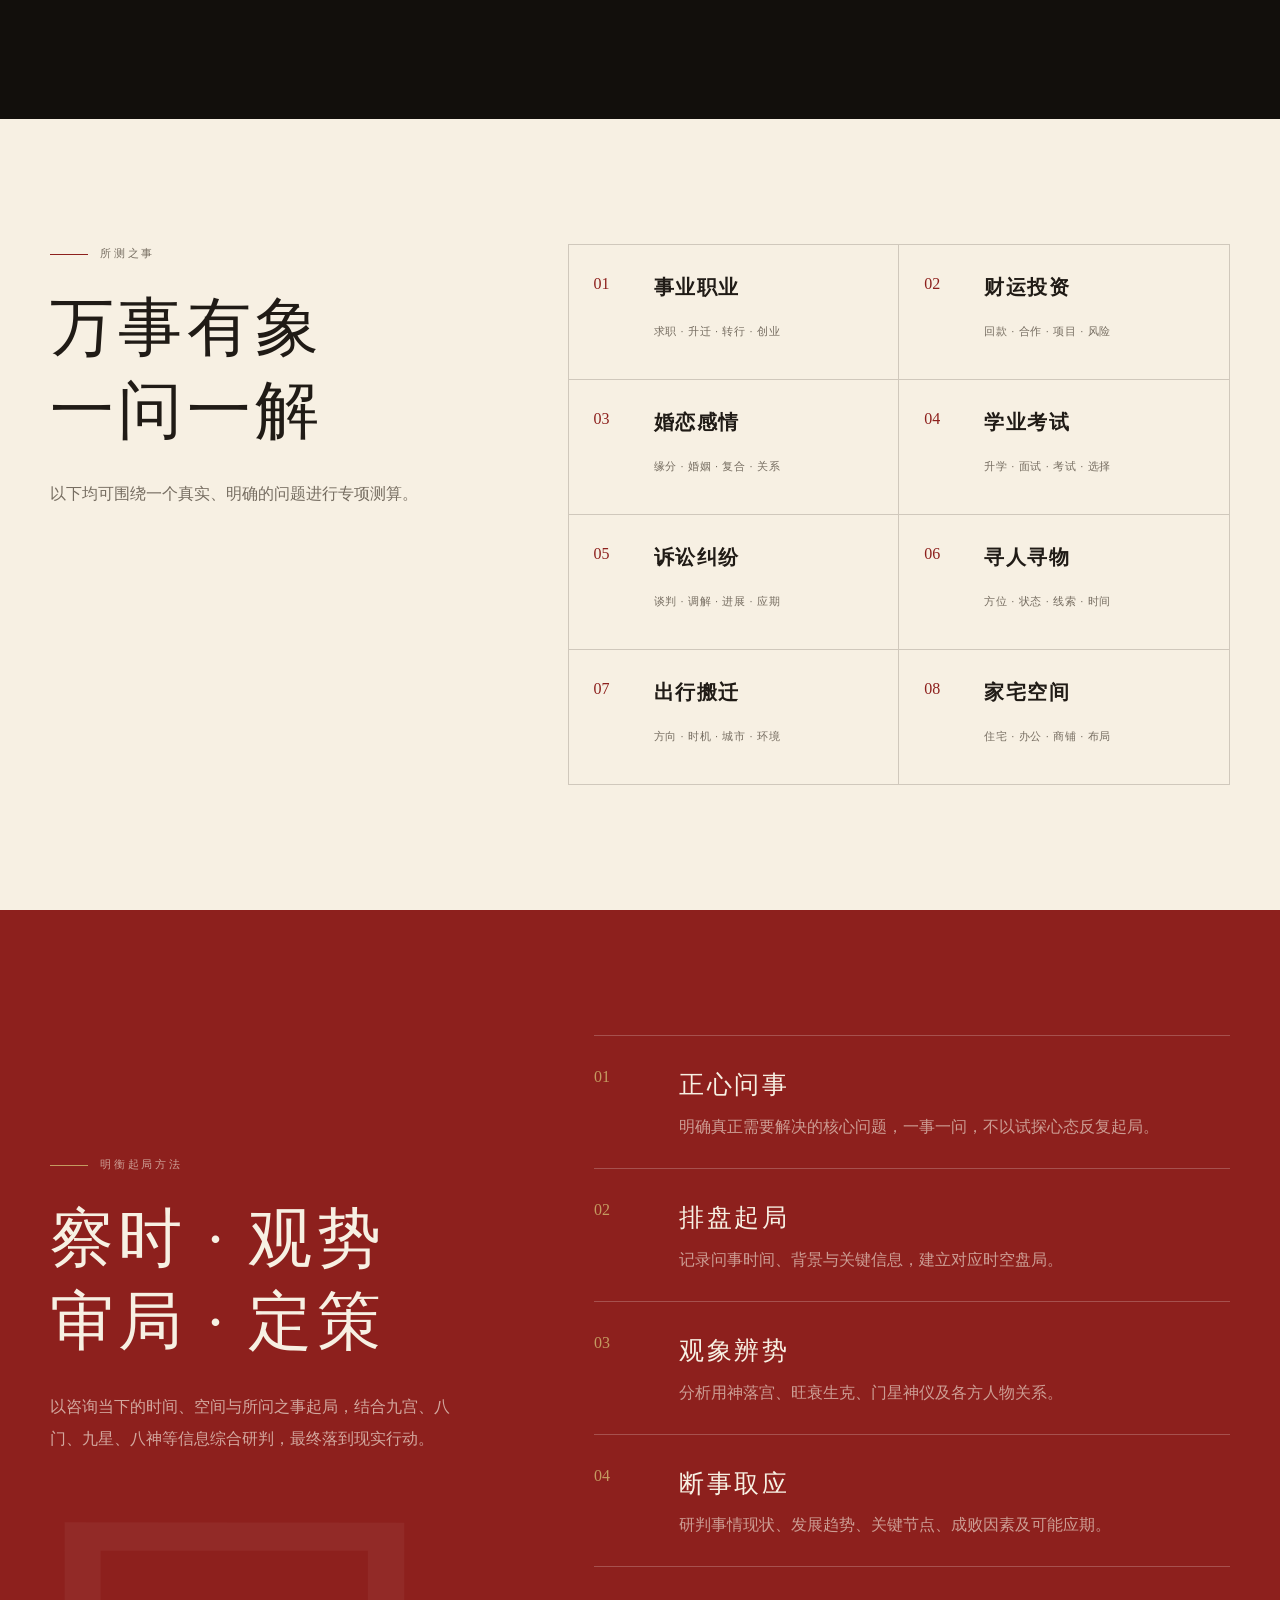
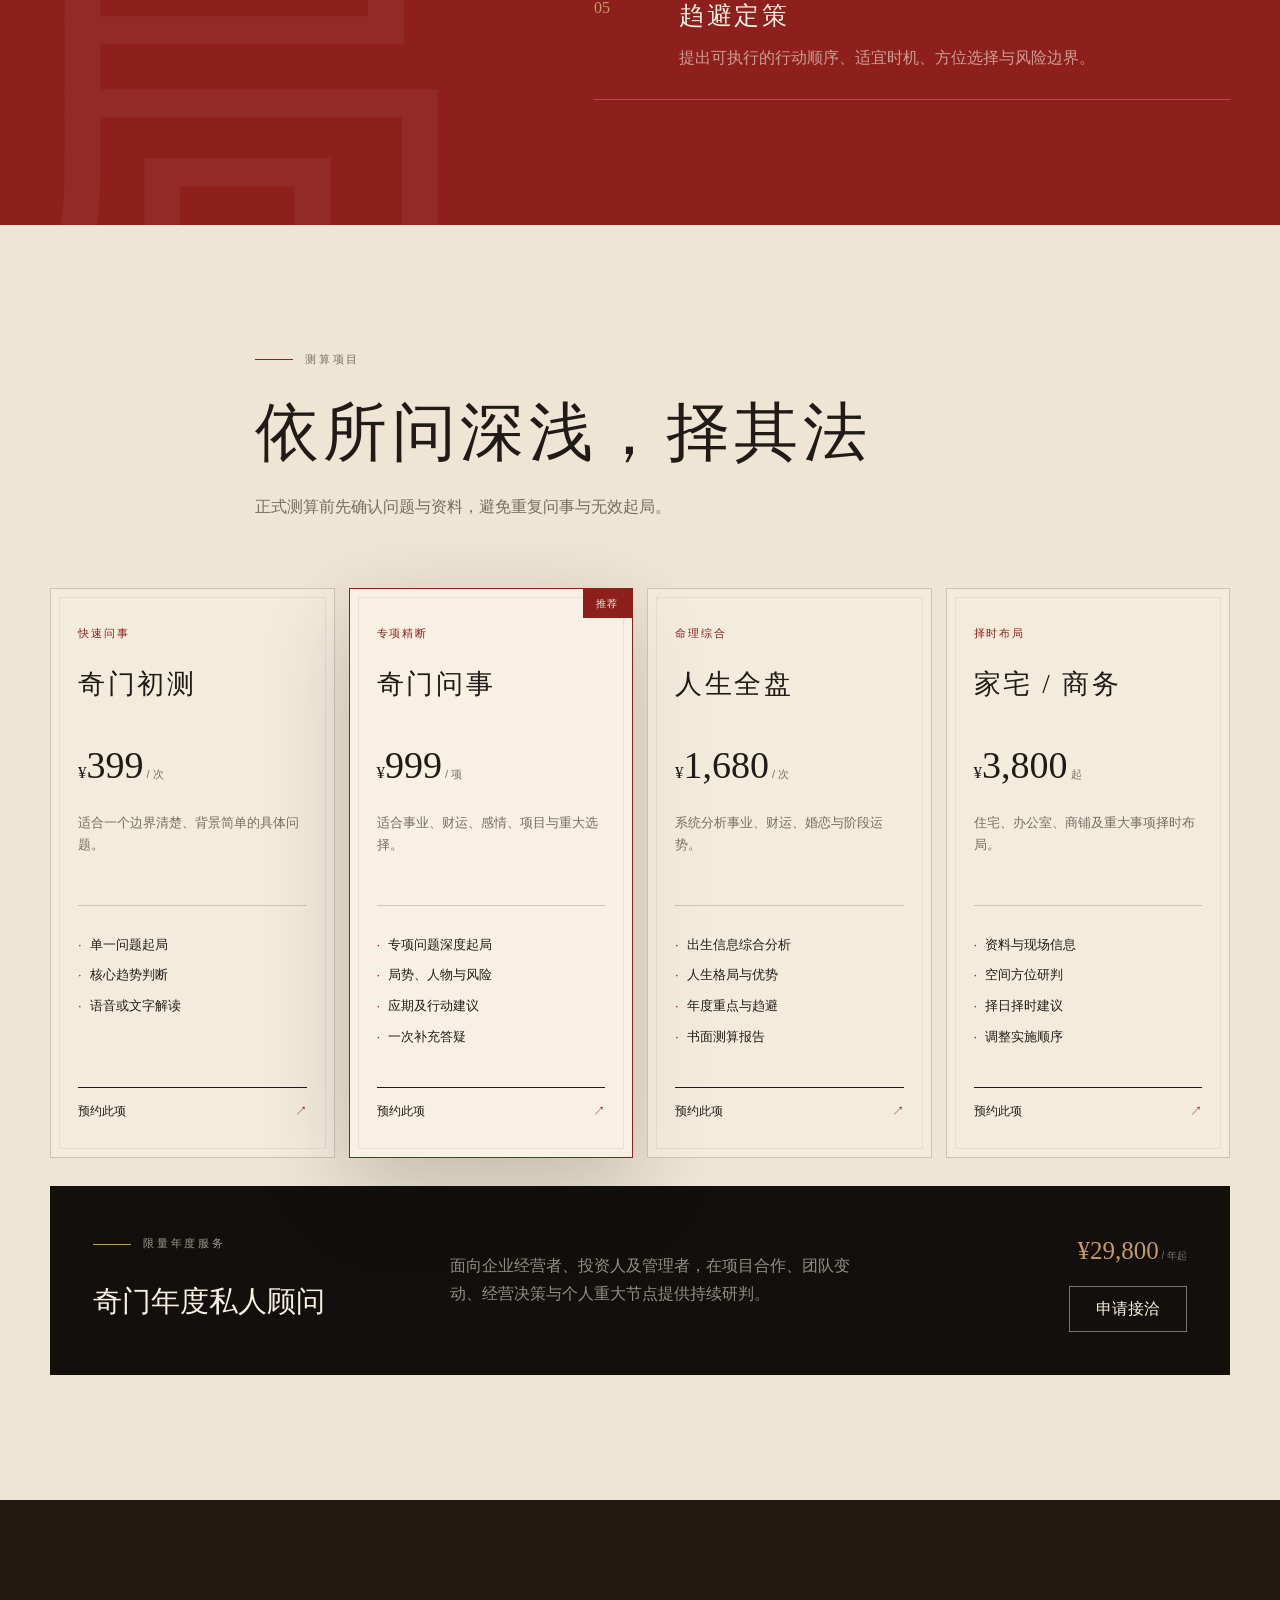
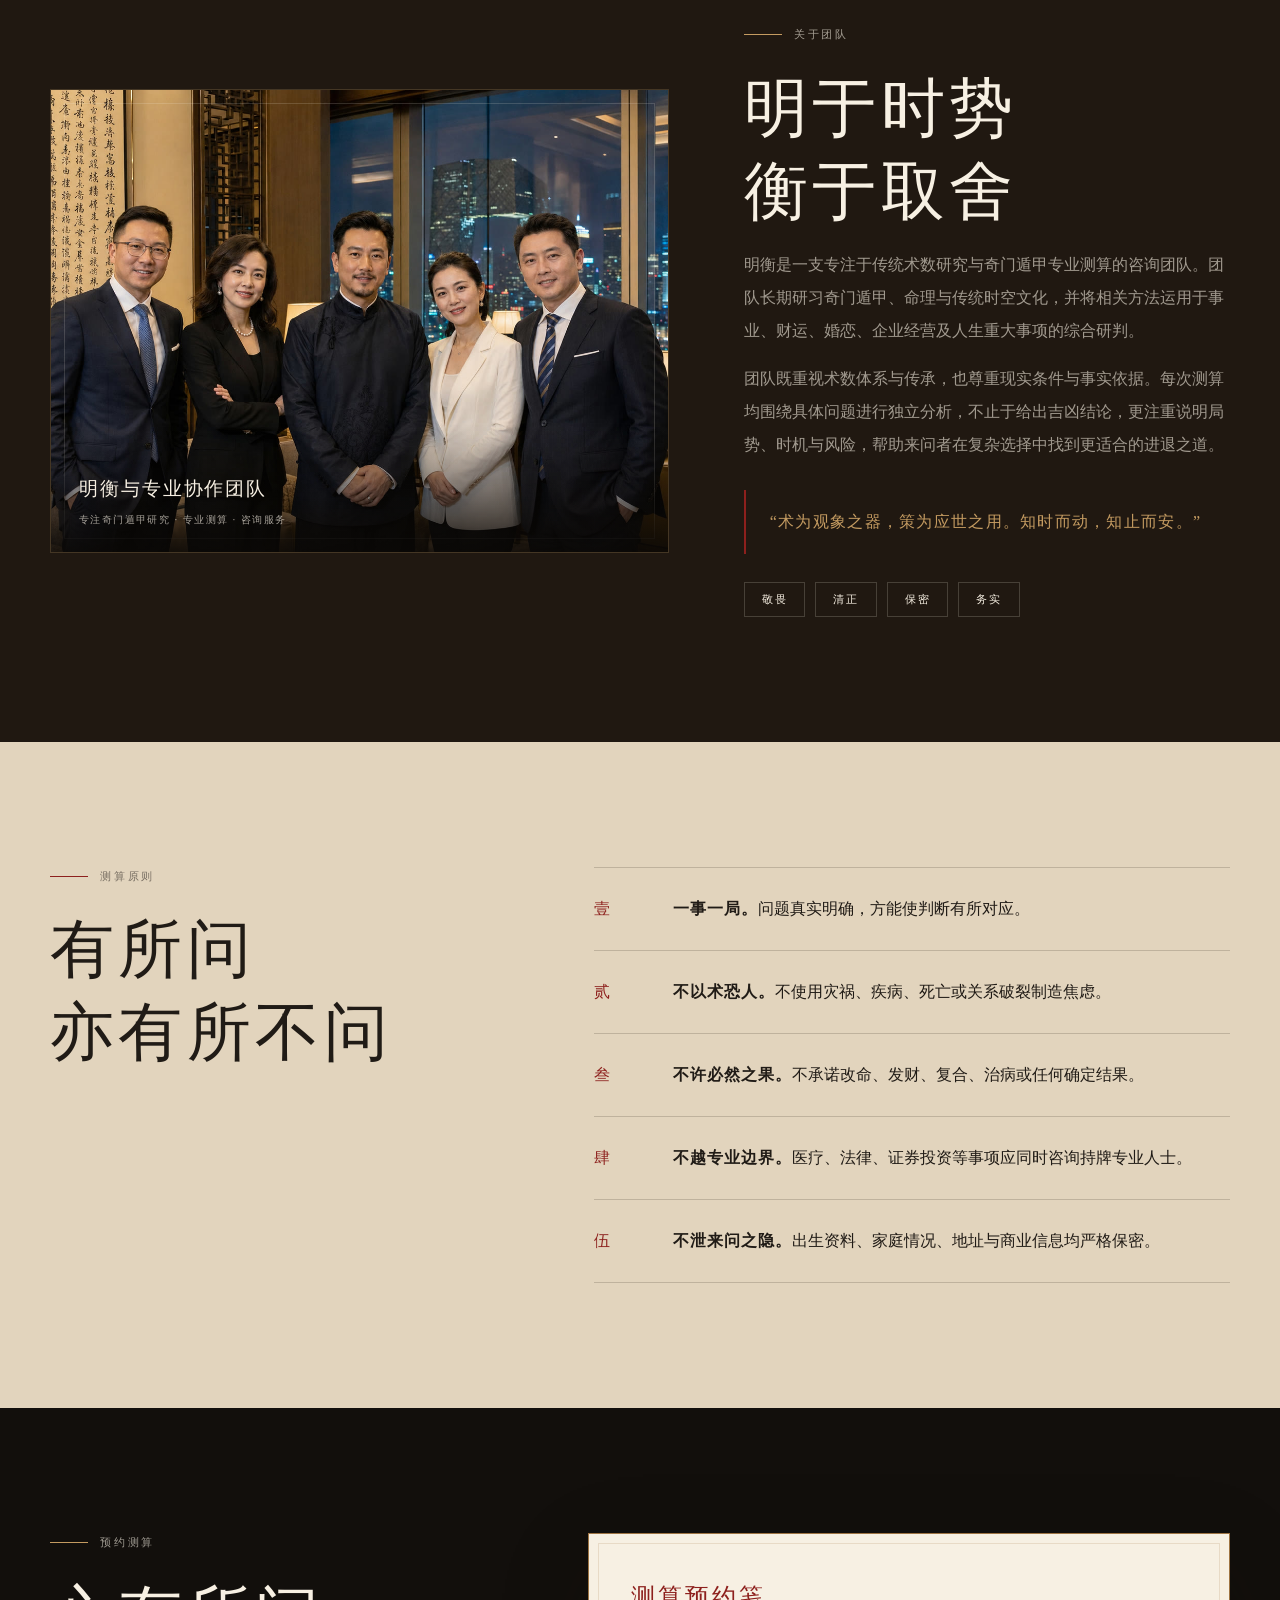
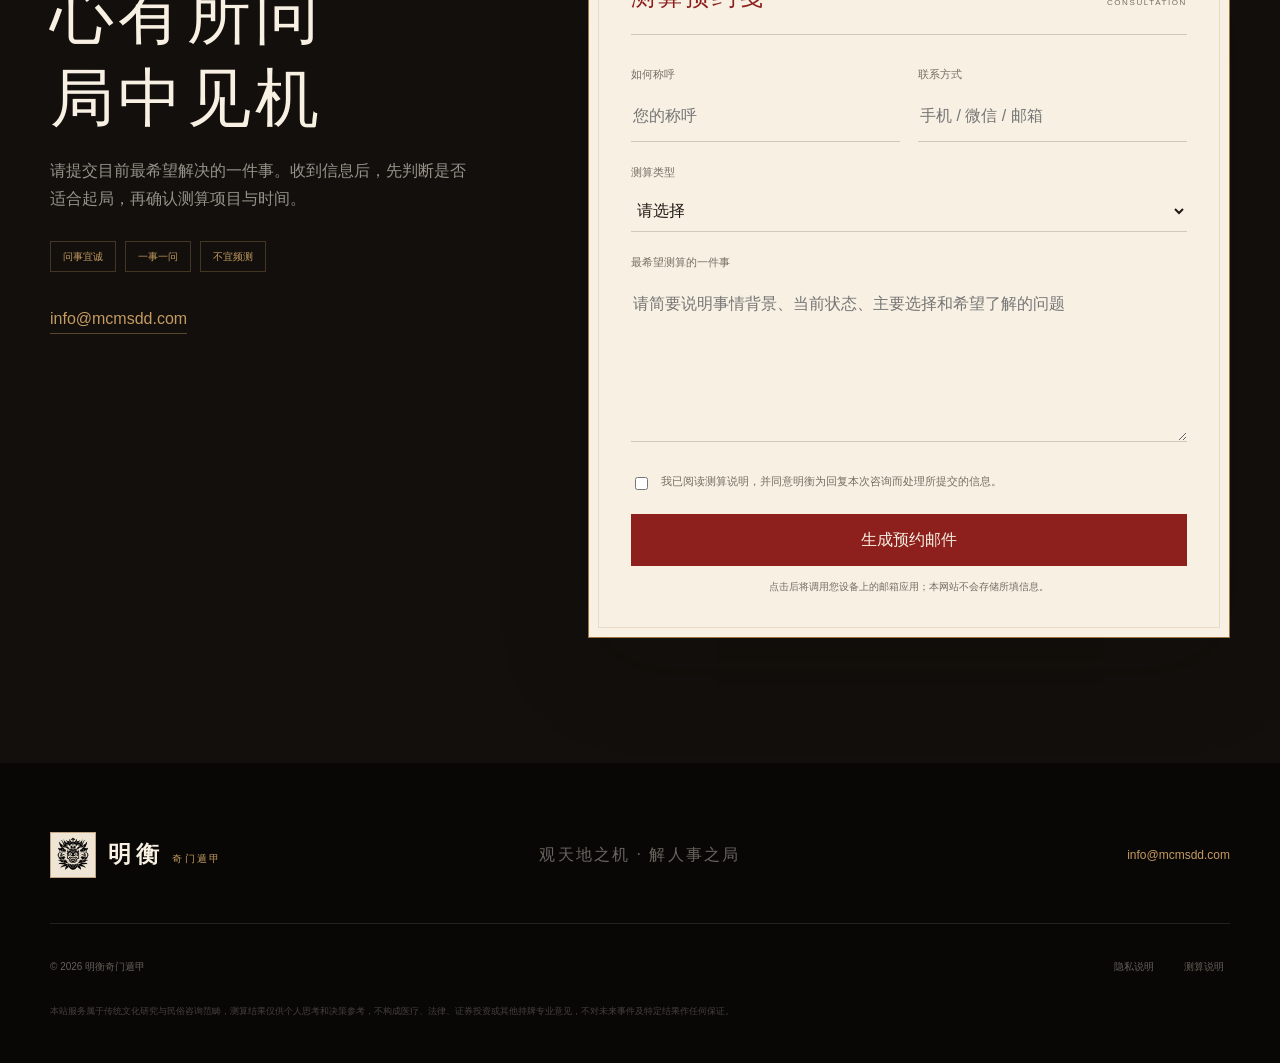
==== commit 19f6dd8a: "Restore Mingheng navigation label" ====
--- a/index.html
+++ b/index.html
@@ -34,7 +34,7 @@
       </a>
       <button class="nav-toggle" aria-expanded="false" aria-controls="site-nav" aria-label="打开导航"><span></span><span></span></button>
       <nav id="site-nav" class="site-nav" aria-label="主要导航">
-        <a href="#services">测算范围</a><a href="#method">起局方法</a><a href="#plans">测算项目</a><a href="#about">关于团队</a><a href="#principles">测算原则</a><a class="nav-cta" href="#consult">预约测算</a>
+        <a href="#services">测算范围</a><a href="#method">起局方法</a><a href="#plans">测算项目</a><a href="#about">关于明衡</a><a href="#principles">测算原则</a><a class="nav-cta" href="#consult">预约测算</a>
         <div class="lang-switch" aria-label="语言选择"><a class="active" href="/" lang="zh-CN" aria-current="page">简</a><a href="/zh-hant/" lang="zh-Hant">繁</a><a href="/en/" lang="en">EN</a></div>
       </nav>
     </div>
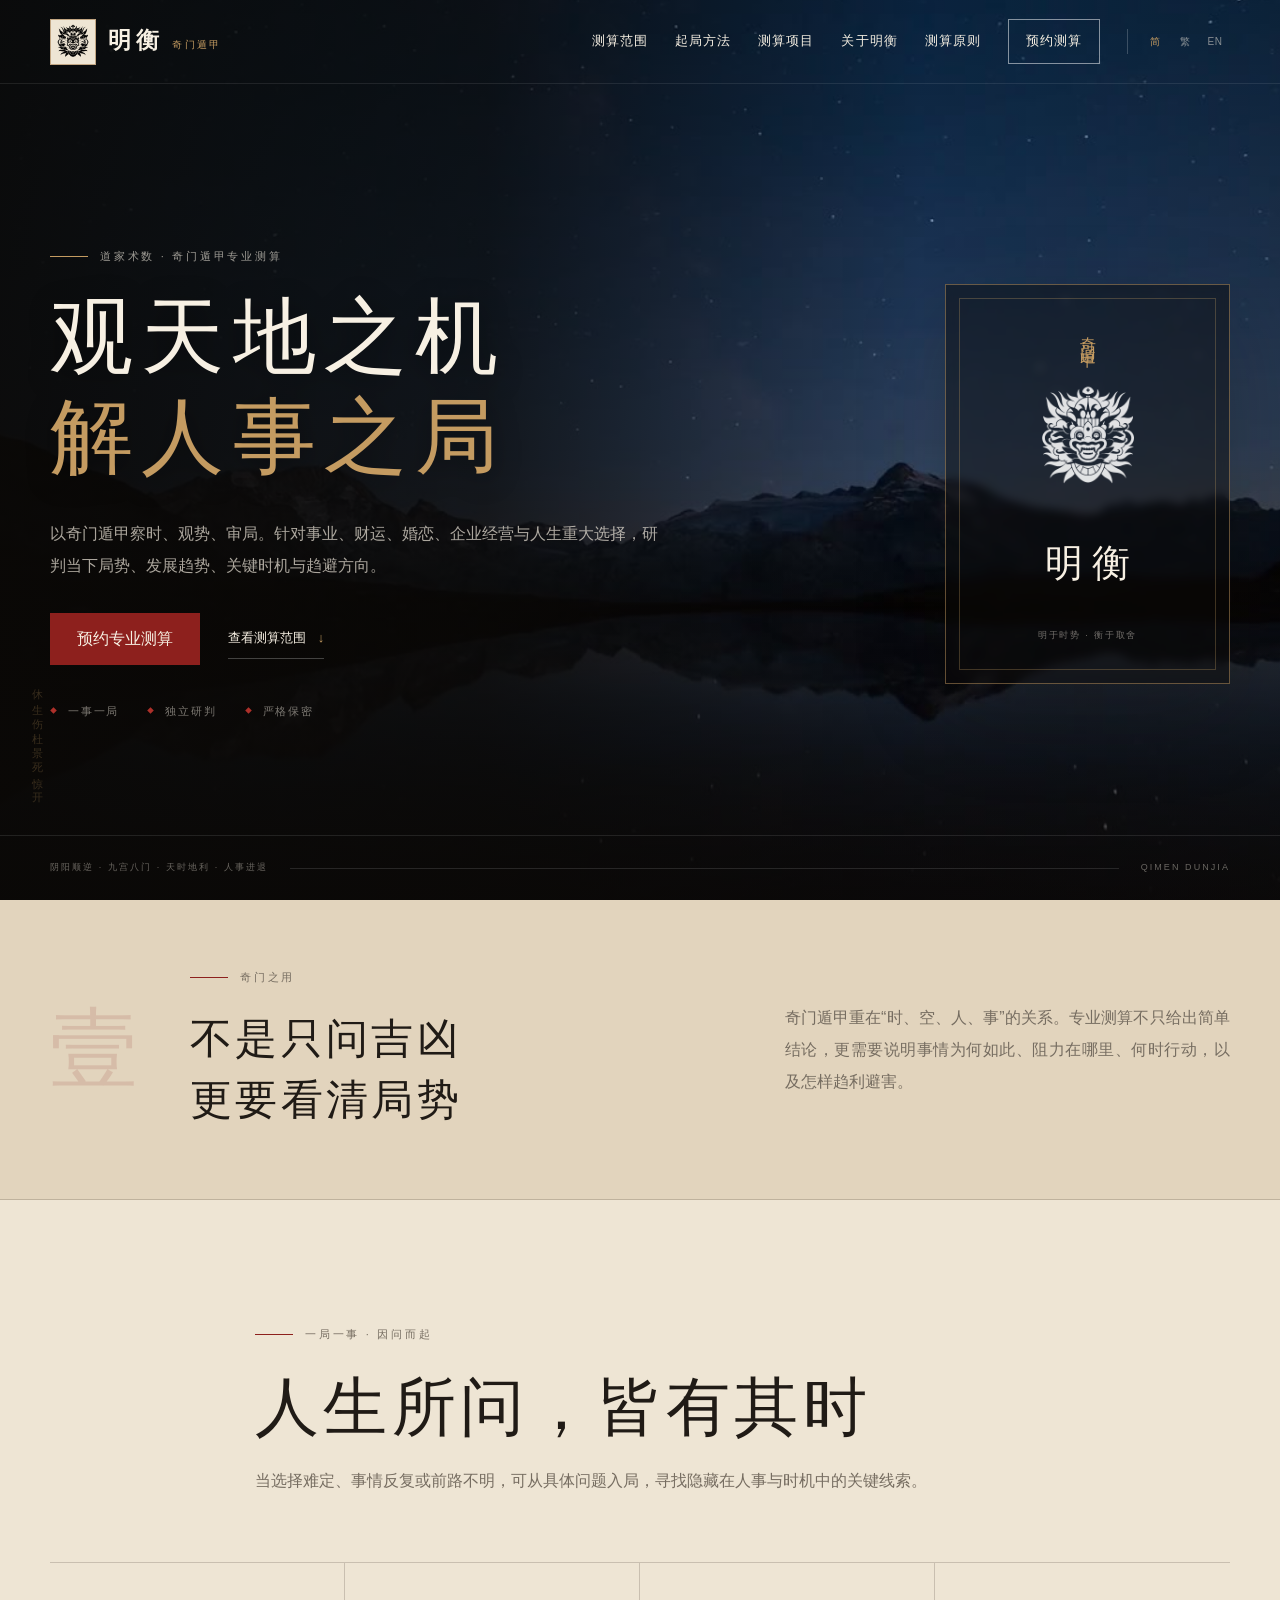
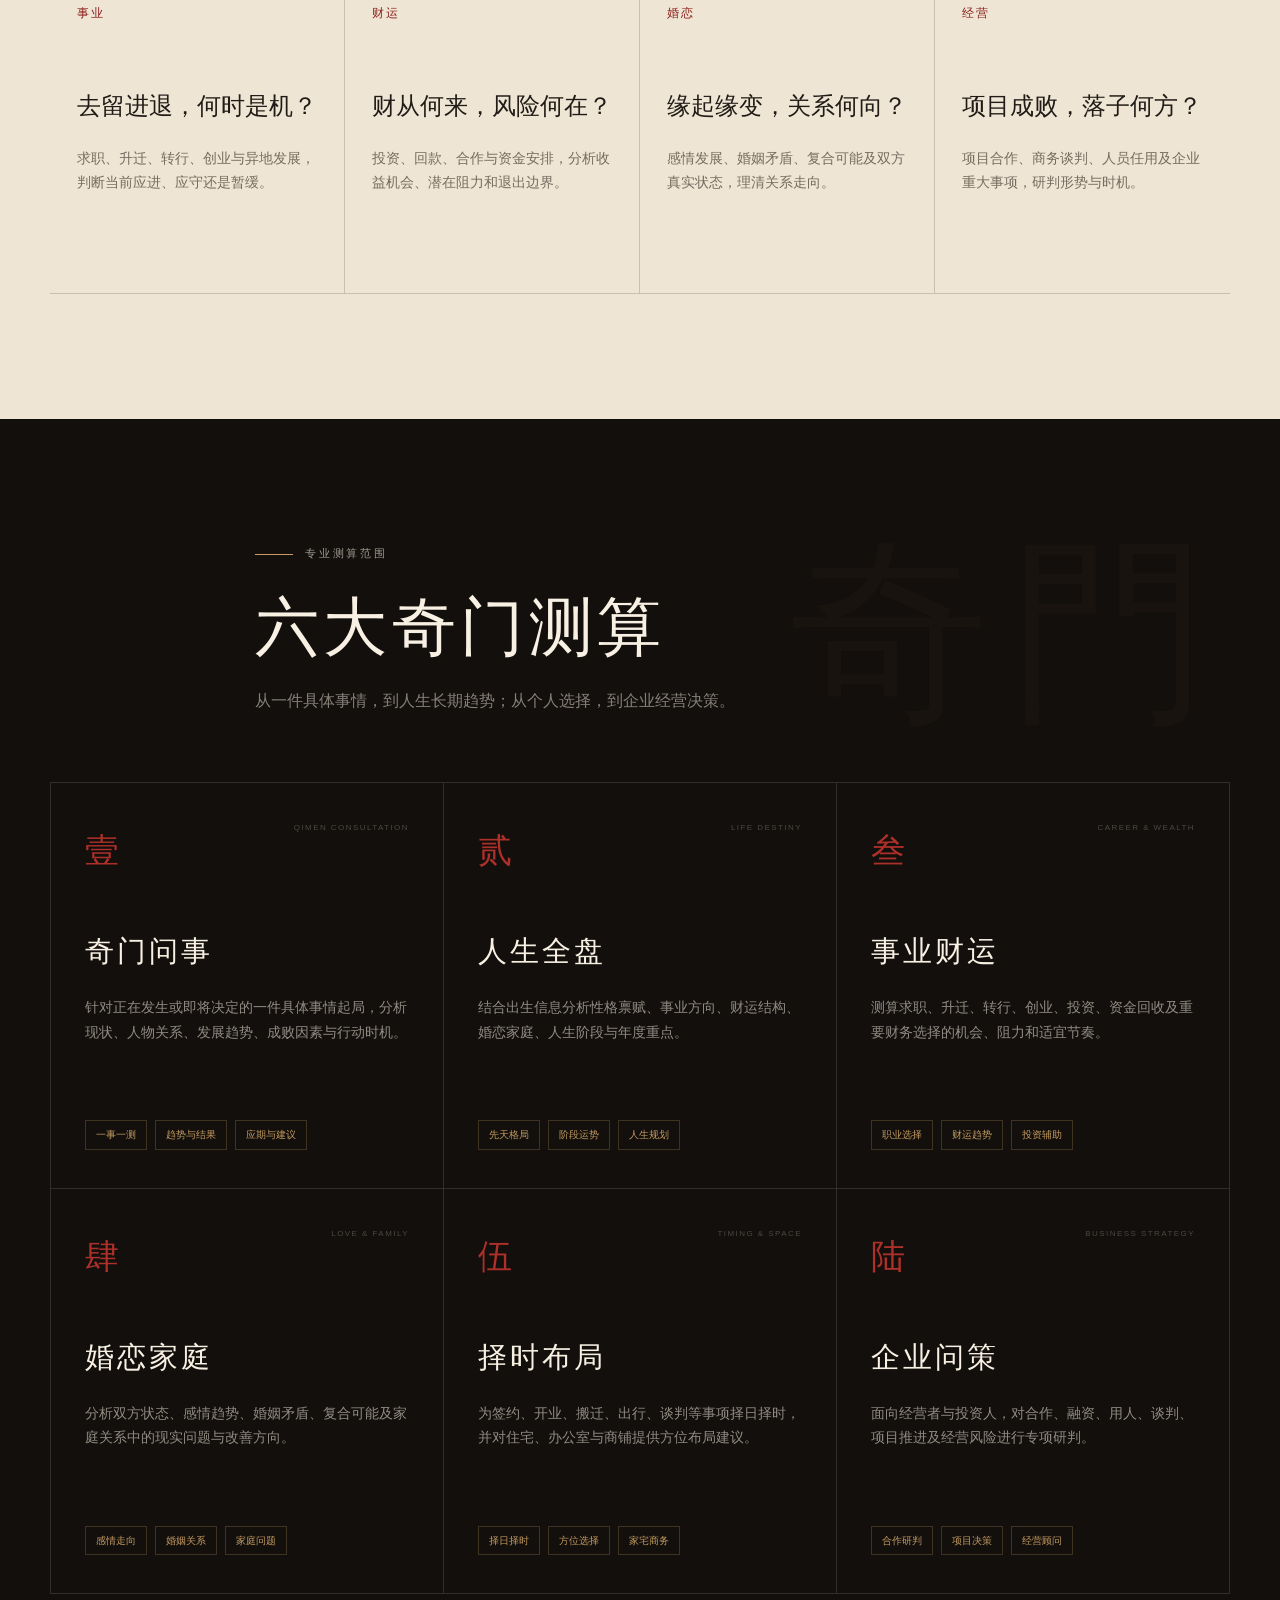
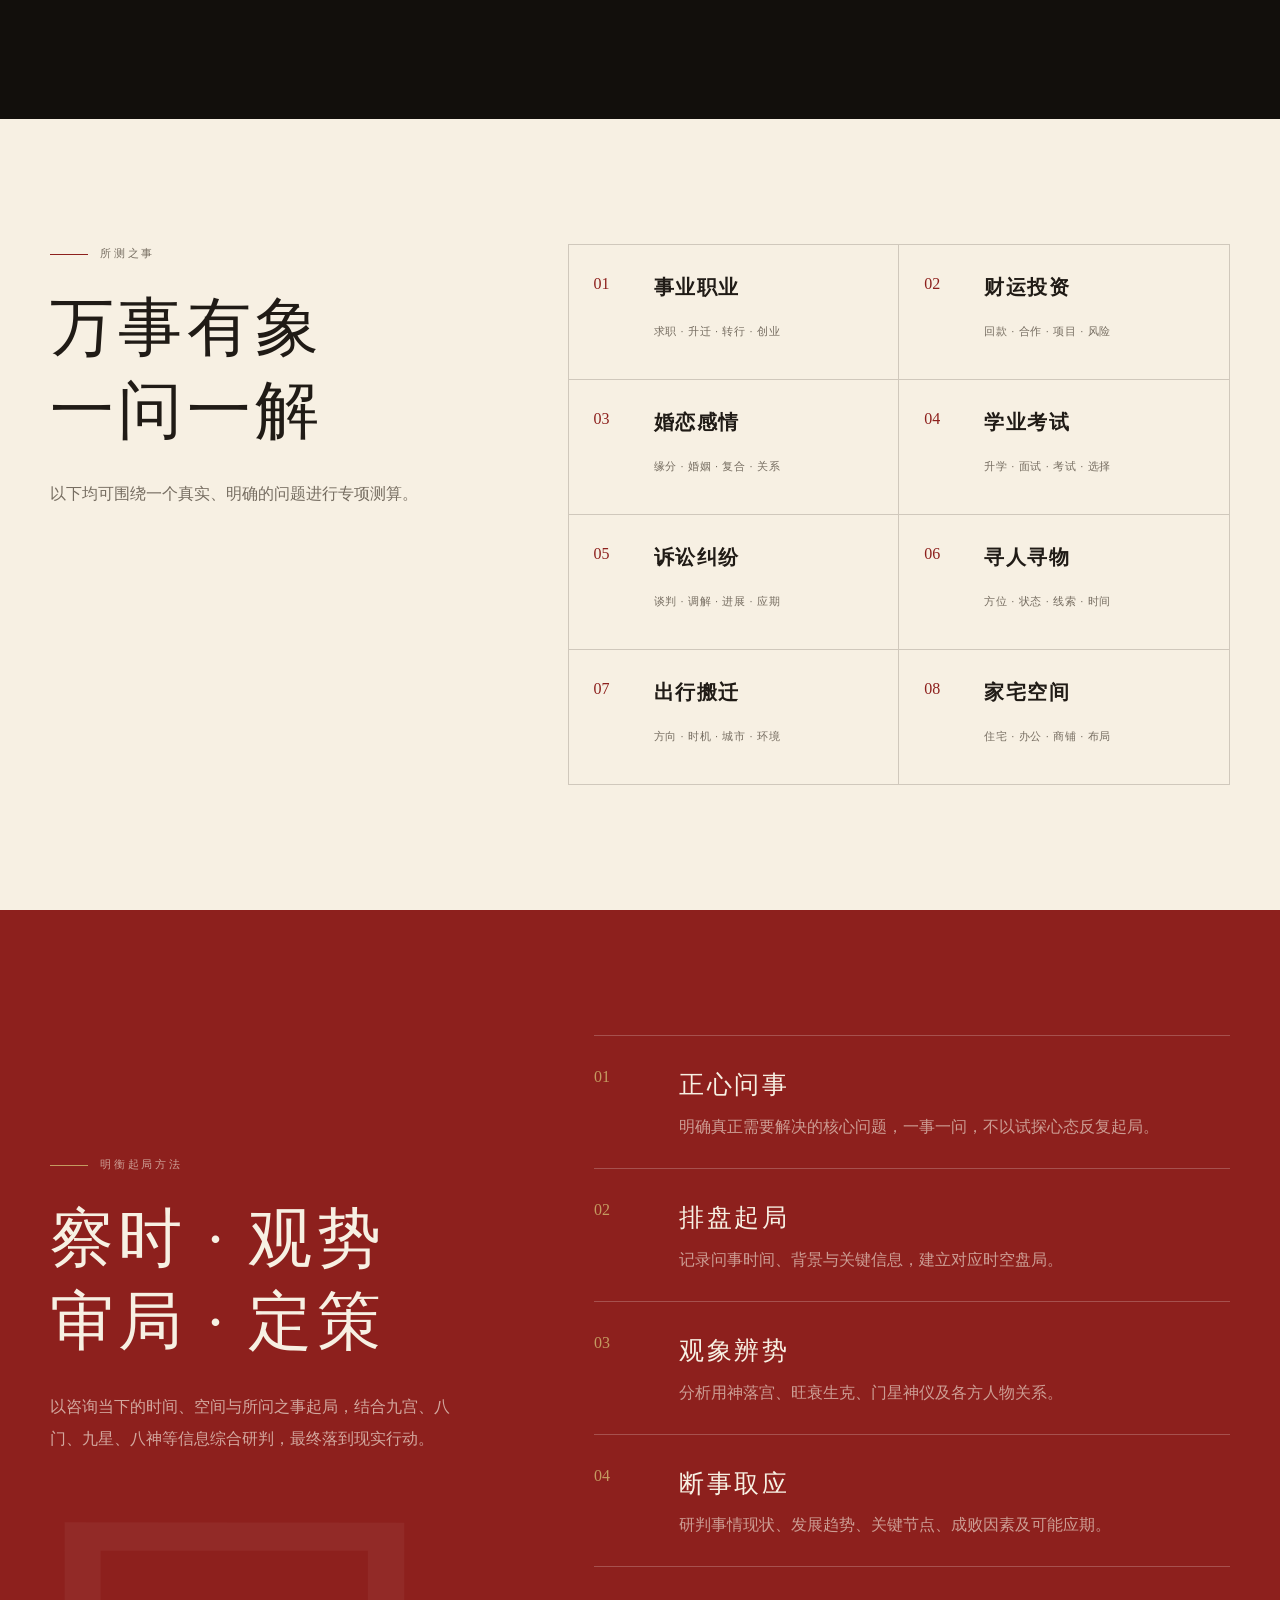
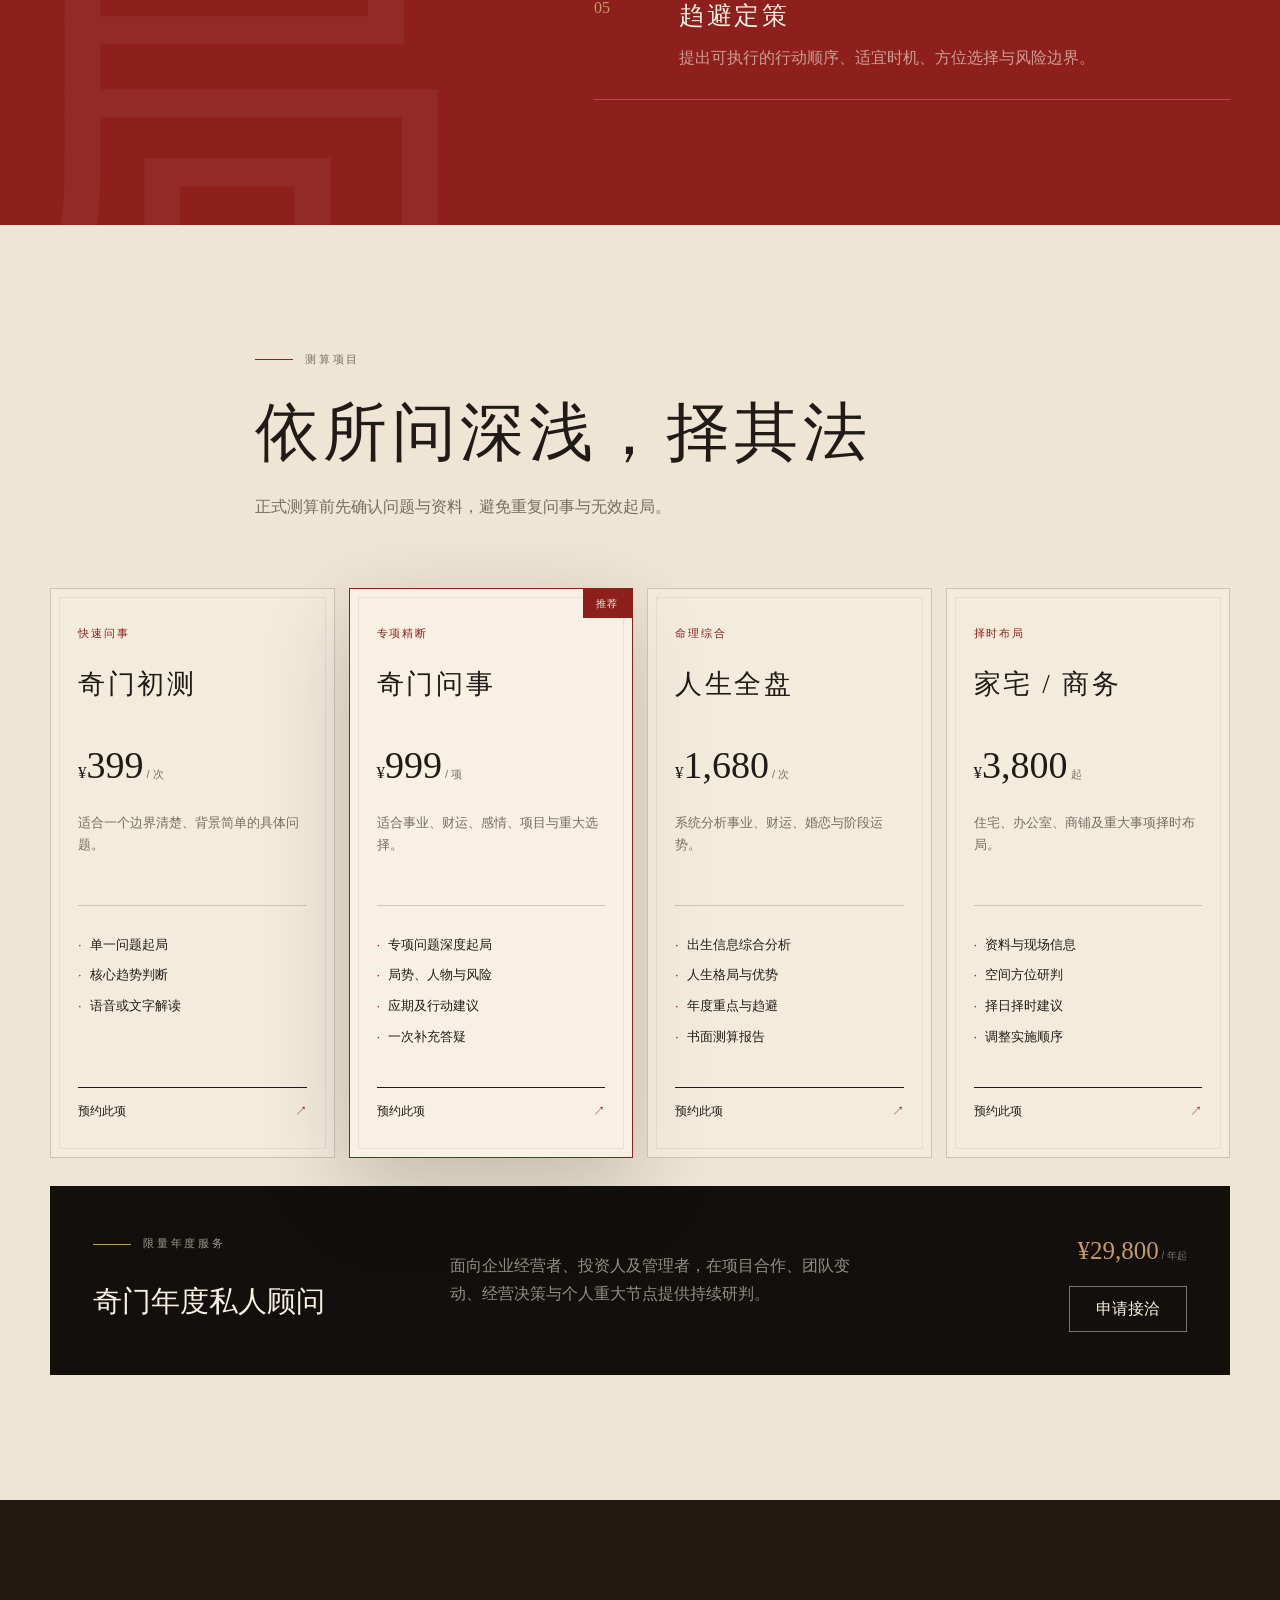
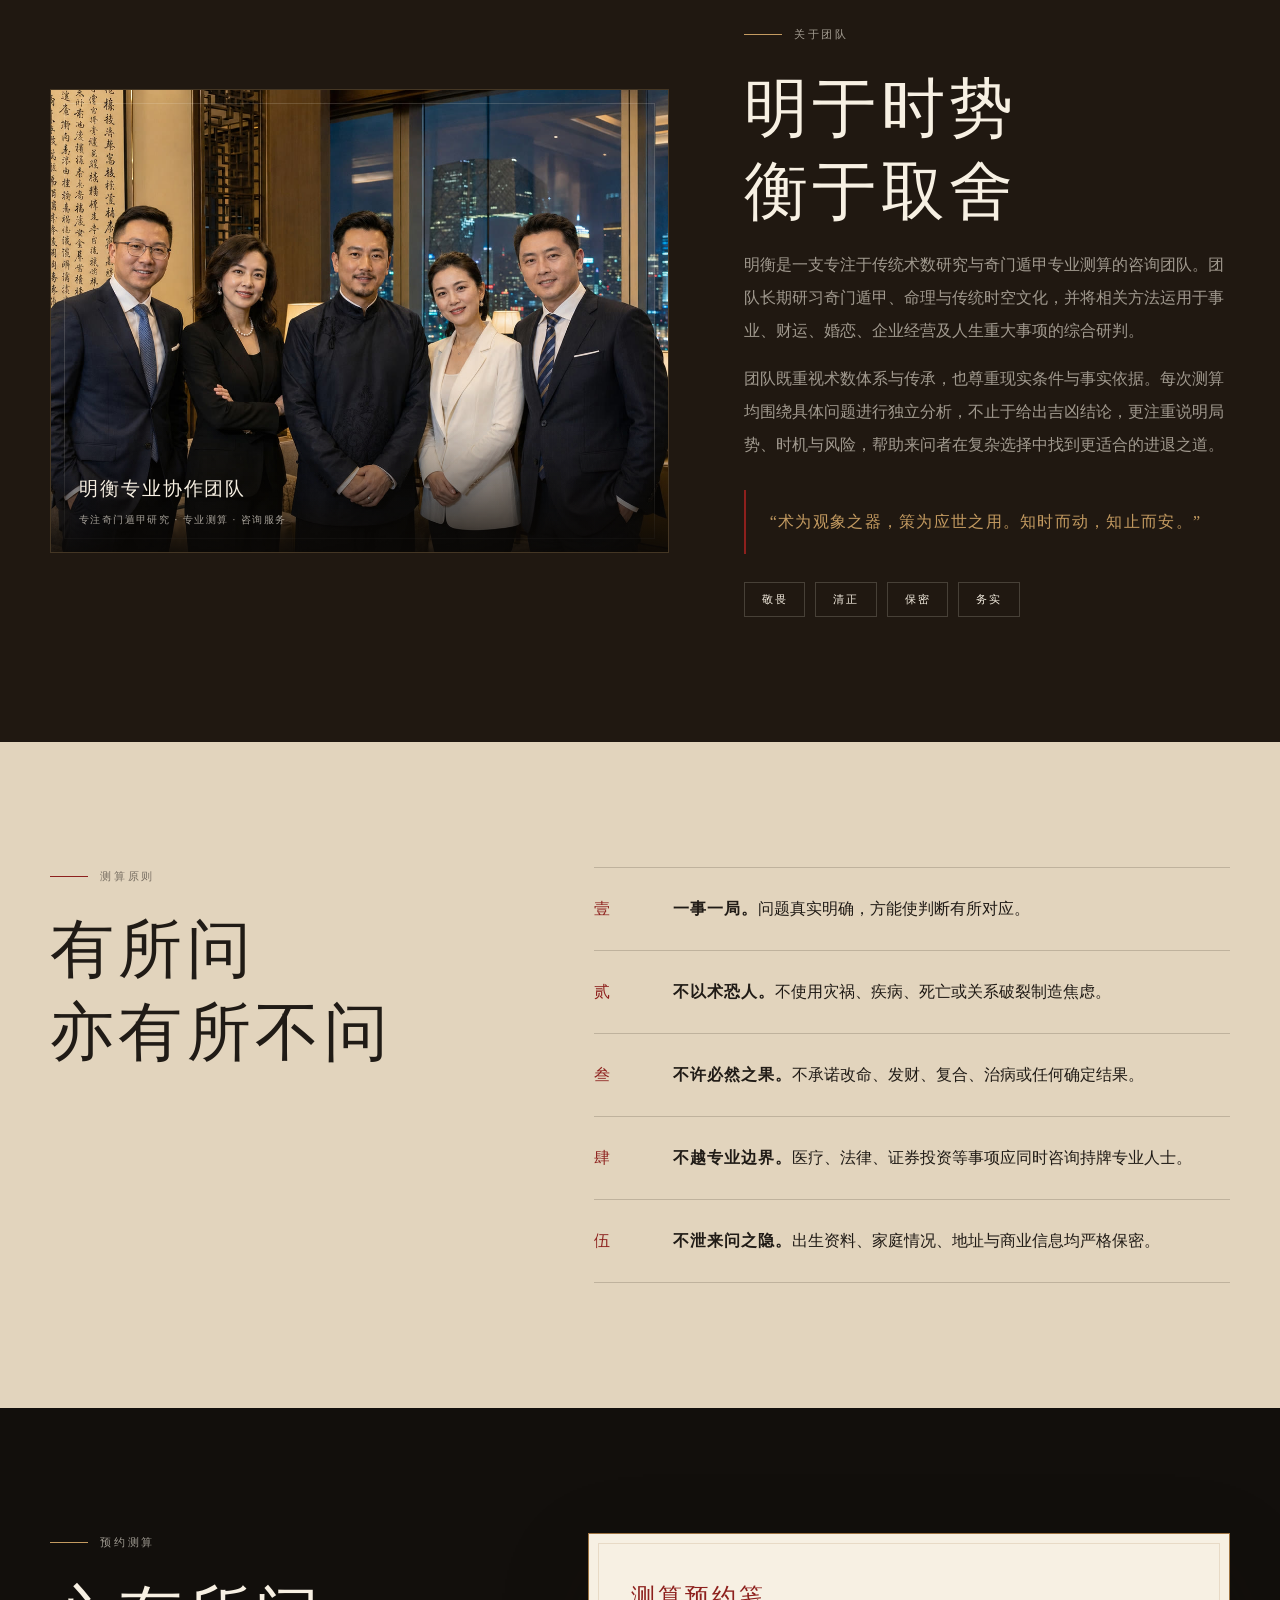
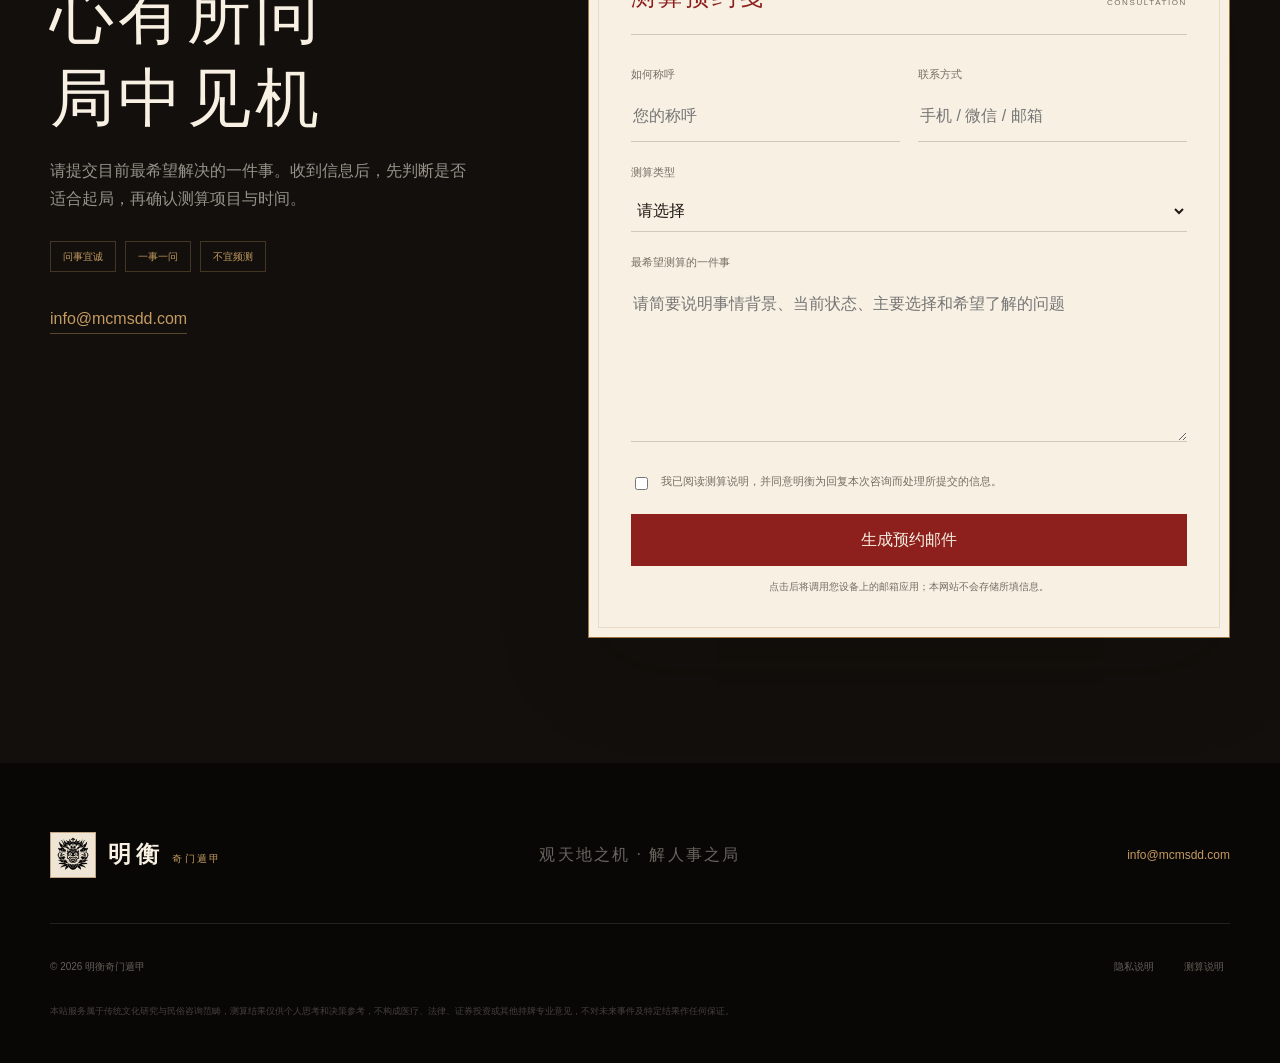
==== commit 1715bbee: "Refine team photo caption" ====
--- a/index.html
+++ b/index.html
@@ -121,7 +121,7 @@
 
     <section class="section about" id="about">
       <div class="container about-grid">
-        <figure class="about-photo reveal"><img src="assets/mingheng-team.jpg" alt="明衡与专业协作团队合影" width="1200" height="900" loading="lazy" decoding="async"><figcaption><strong>明衡与专业协作团队</strong><span>专注奇门遁甲研究 · 专业测算 · 咨询服务</span></figcaption></figure>
+        <figure class="about-photo reveal"><img src="assets/mingheng-team.jpg" alt="明衡专业协作团队合影" width="1200" height="900" loading="lazy" decoding="async"><figcaption><strong>明衡专业协作团队</strong><span>专注奇门遁甲研究 · 专业测算 · 咨询服务</span></figcaption></figure>
         <div class="about-copy reveal delay-1"><p class="eyebrow light"><span></span>关于团队</p><h2>明于时势<br>衡于取舍</h2><p>明衡是一支专注于传统术数研究与奇门遁甲专业测算的咨询团队。团队长期研习奇门遁甲、命理与传统时空文化，并将相关方法运用于事业、财运、婚恋、企业经营及人生重大事项的综合研判。</p><p>团队既重视术数体系与传承，也尊重现实条件与事实依据。每次测算均围绕具体问题进行独立分析，不止于给出吉凶结论，更注重说明局势、时机与风险，帮助来问者在复杂选择中找到更适合的进退之道。</p><blockquote>“术为观象之器，策为应世之用。知时而动，知止而安。”</blockquote><div class="about-values"><span>敬畏</span><span>清正</span><span>保密</span><span>务实</span></div></div>
       </div>
     </section>
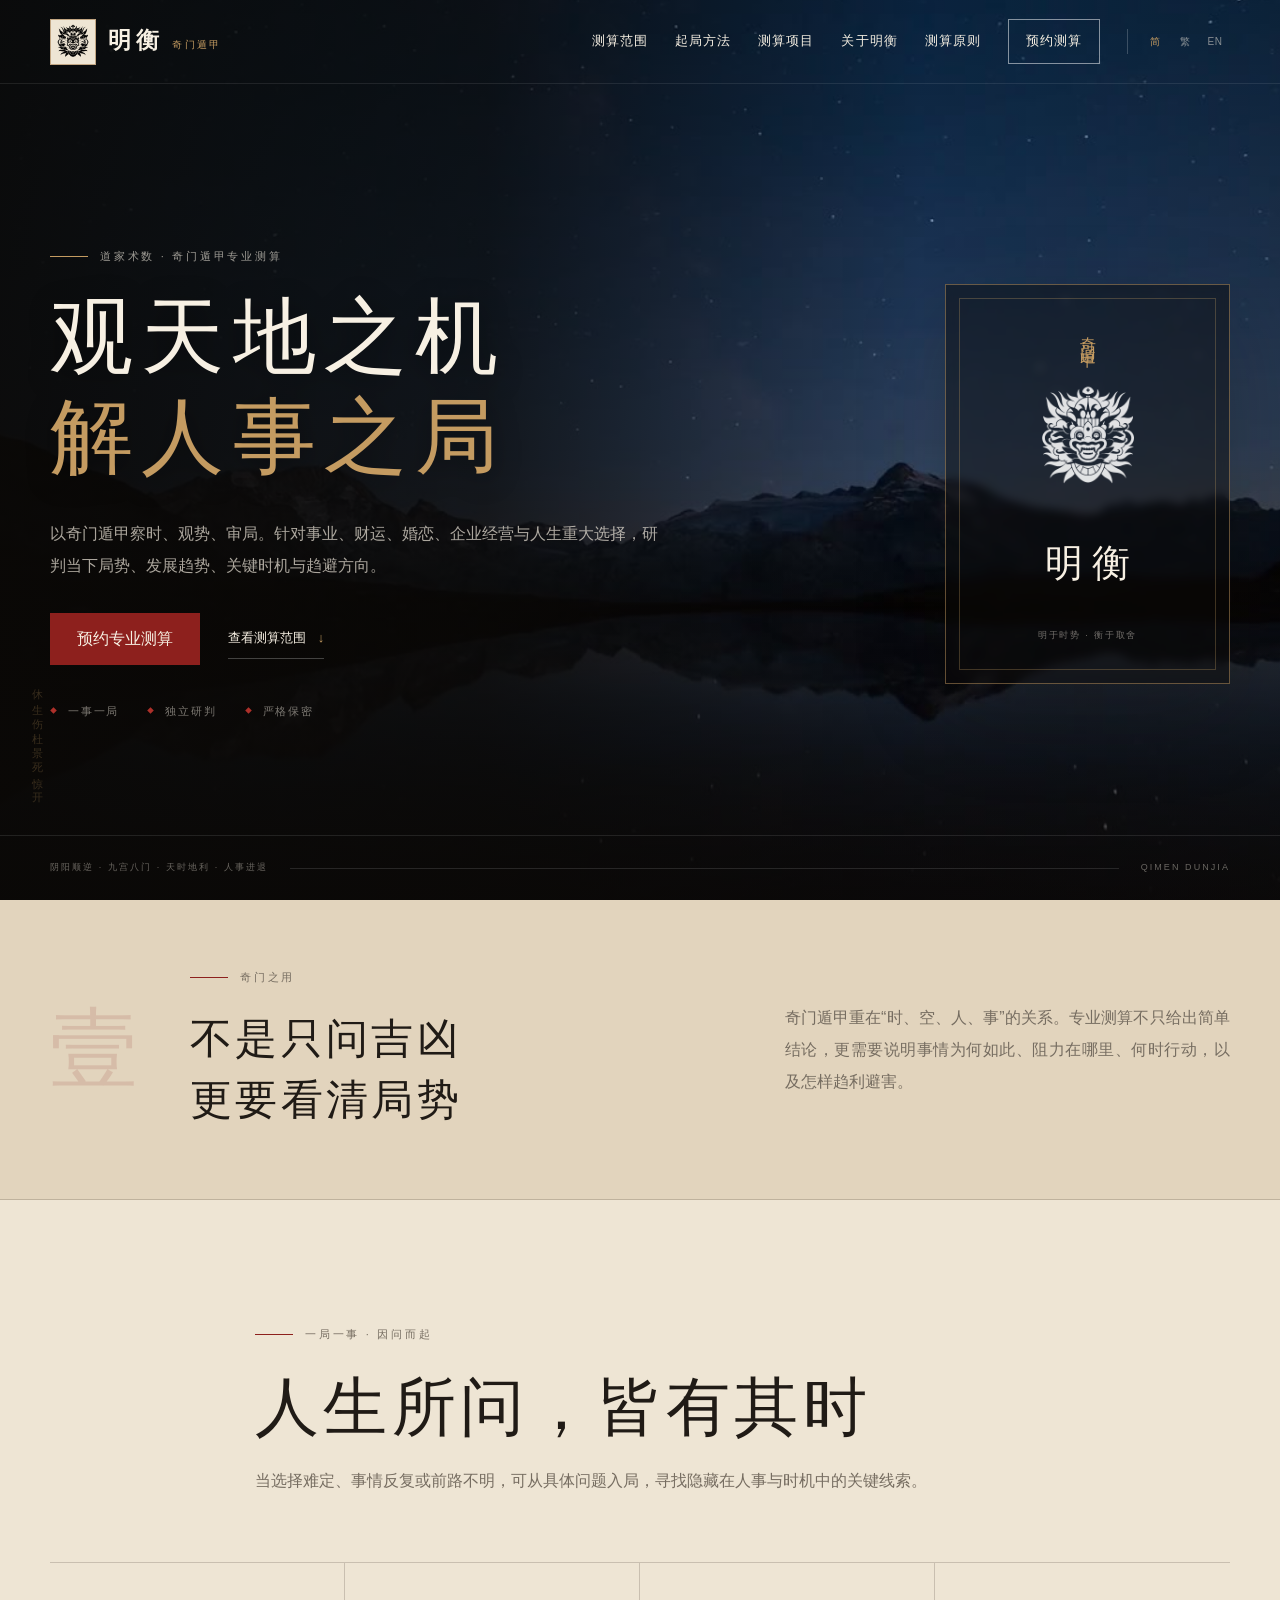
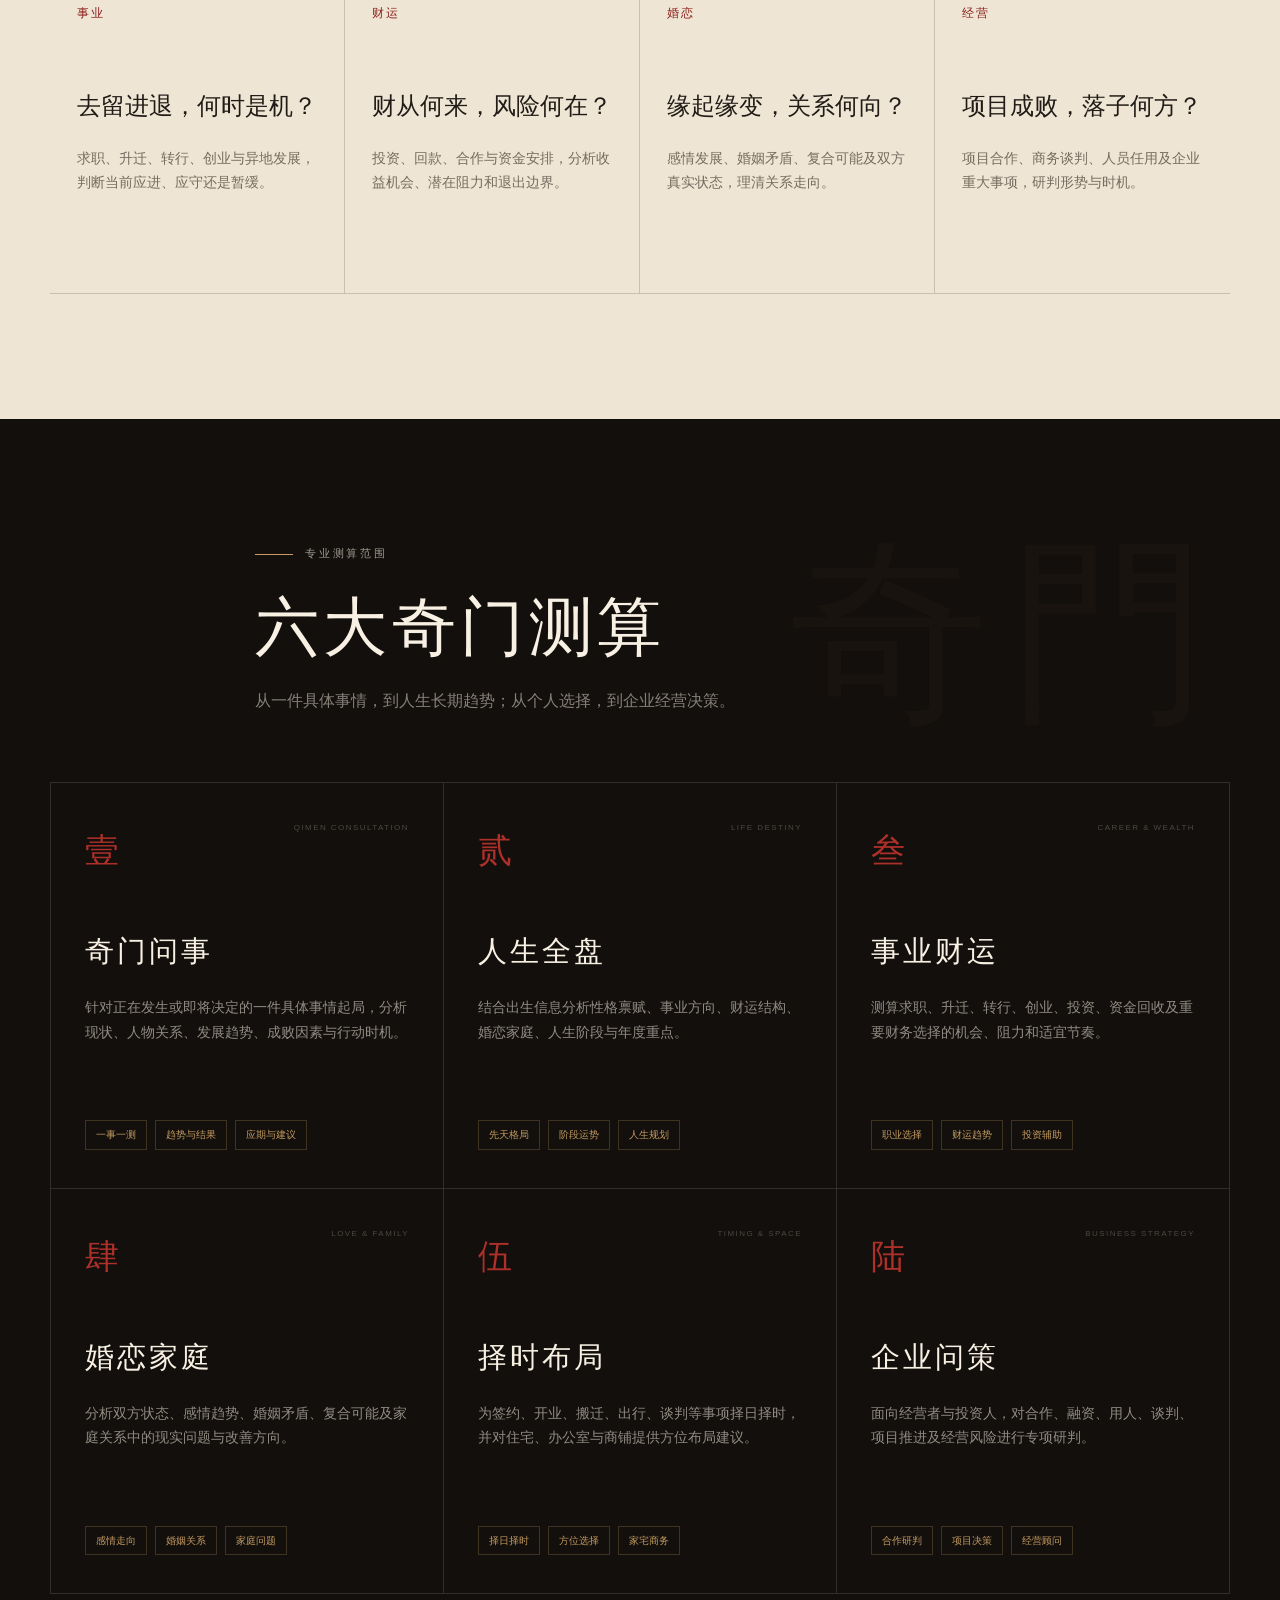
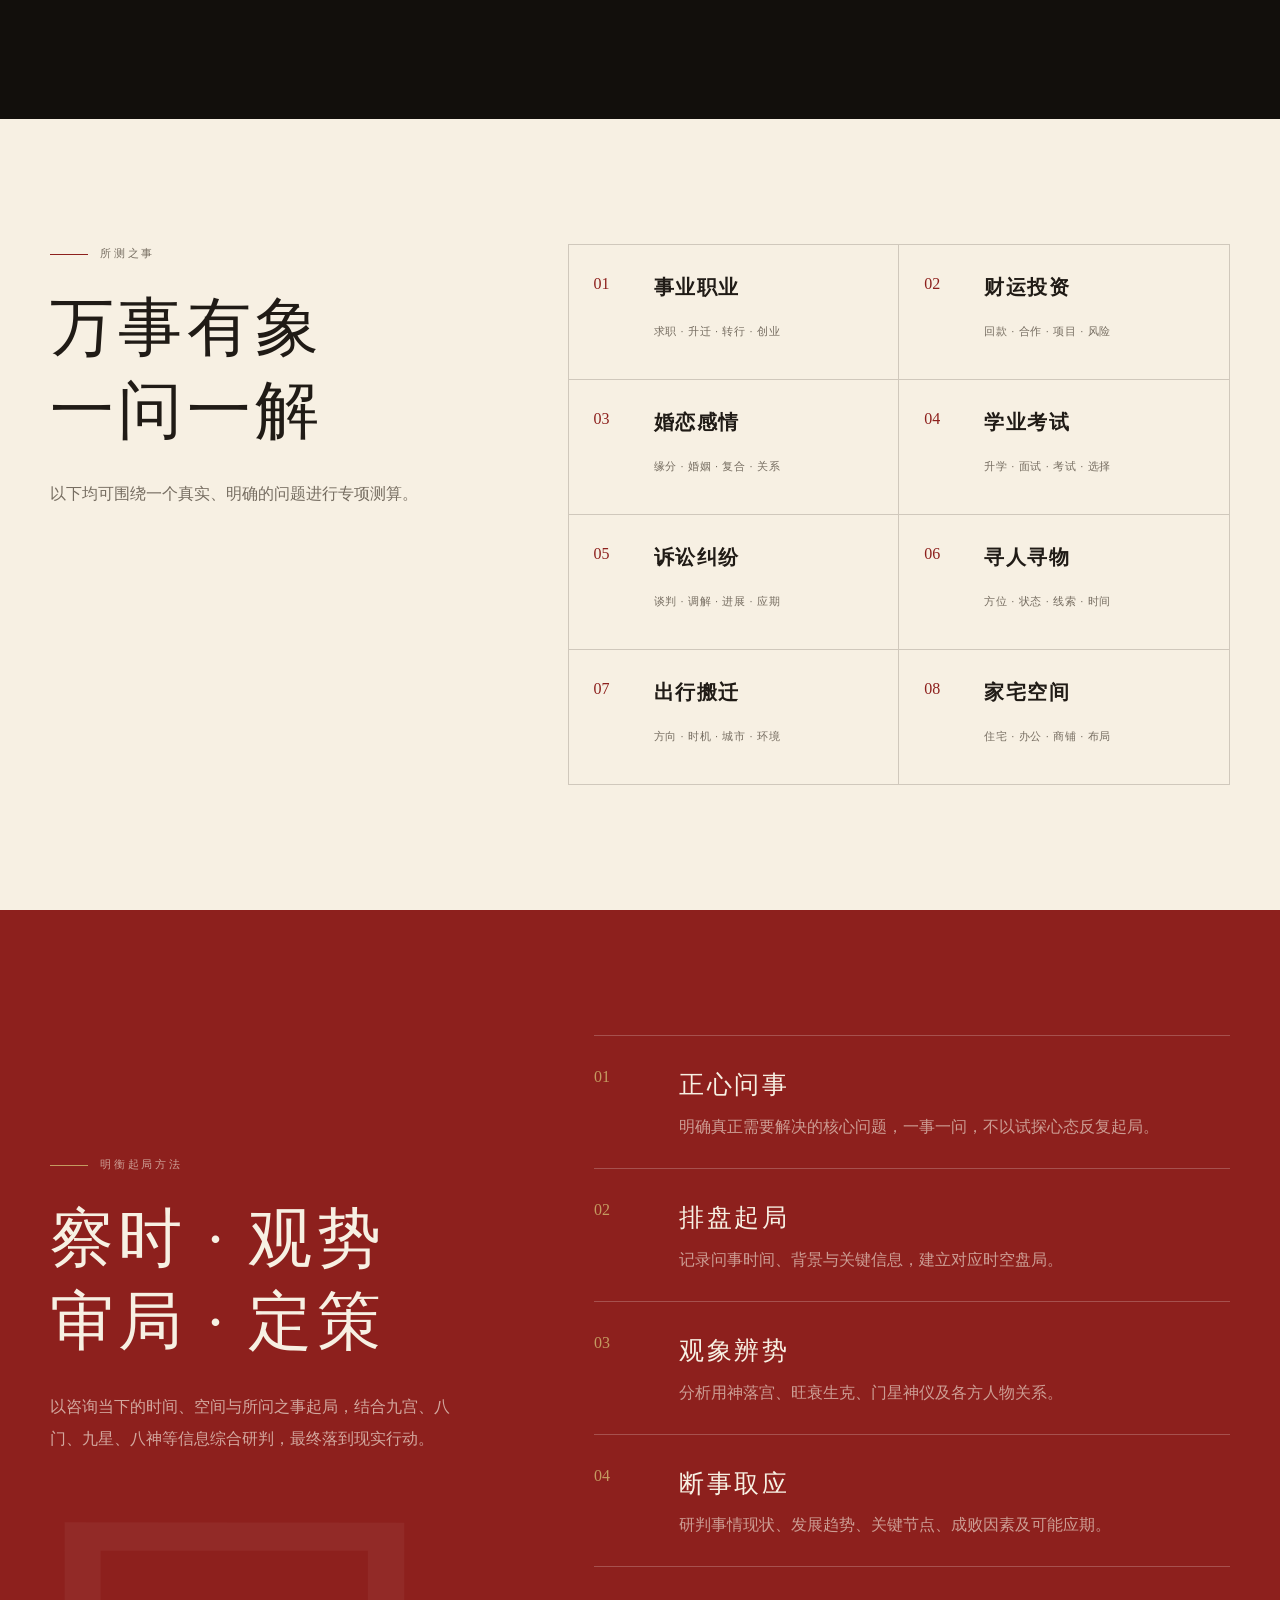
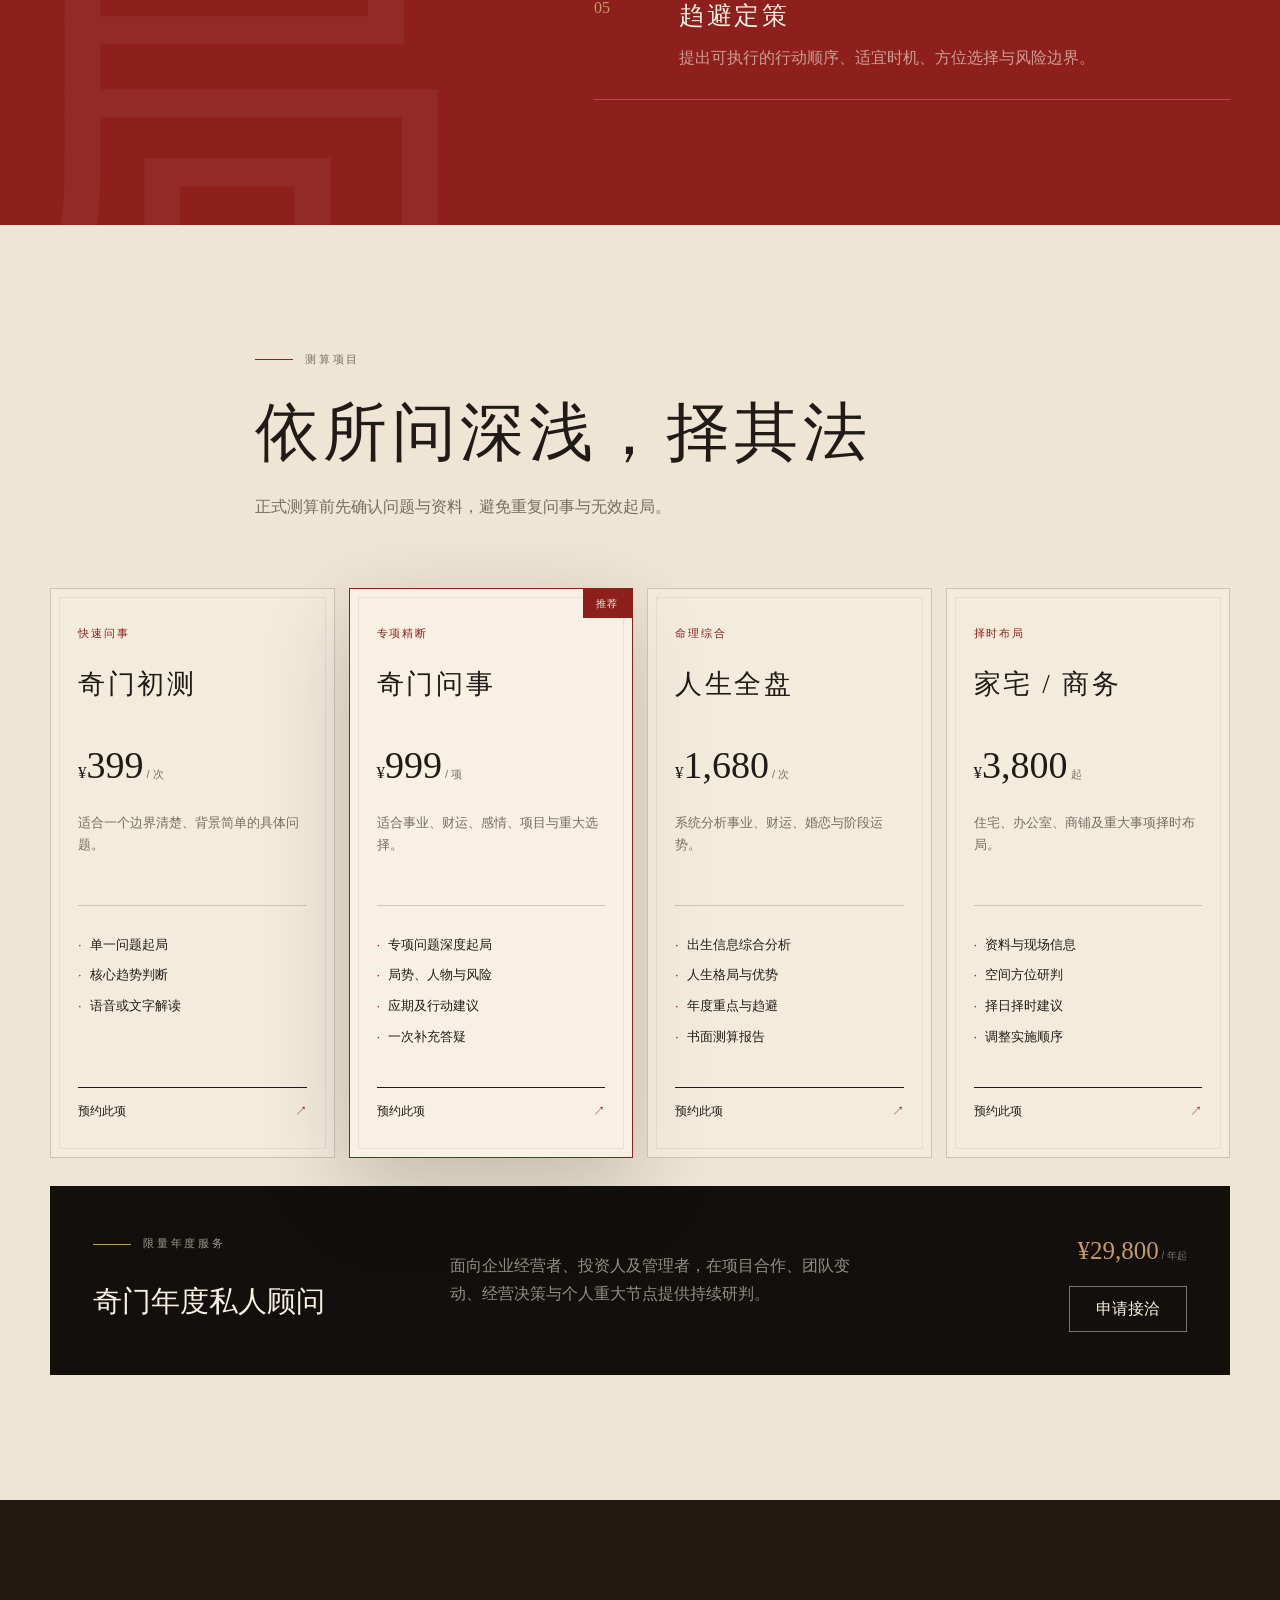
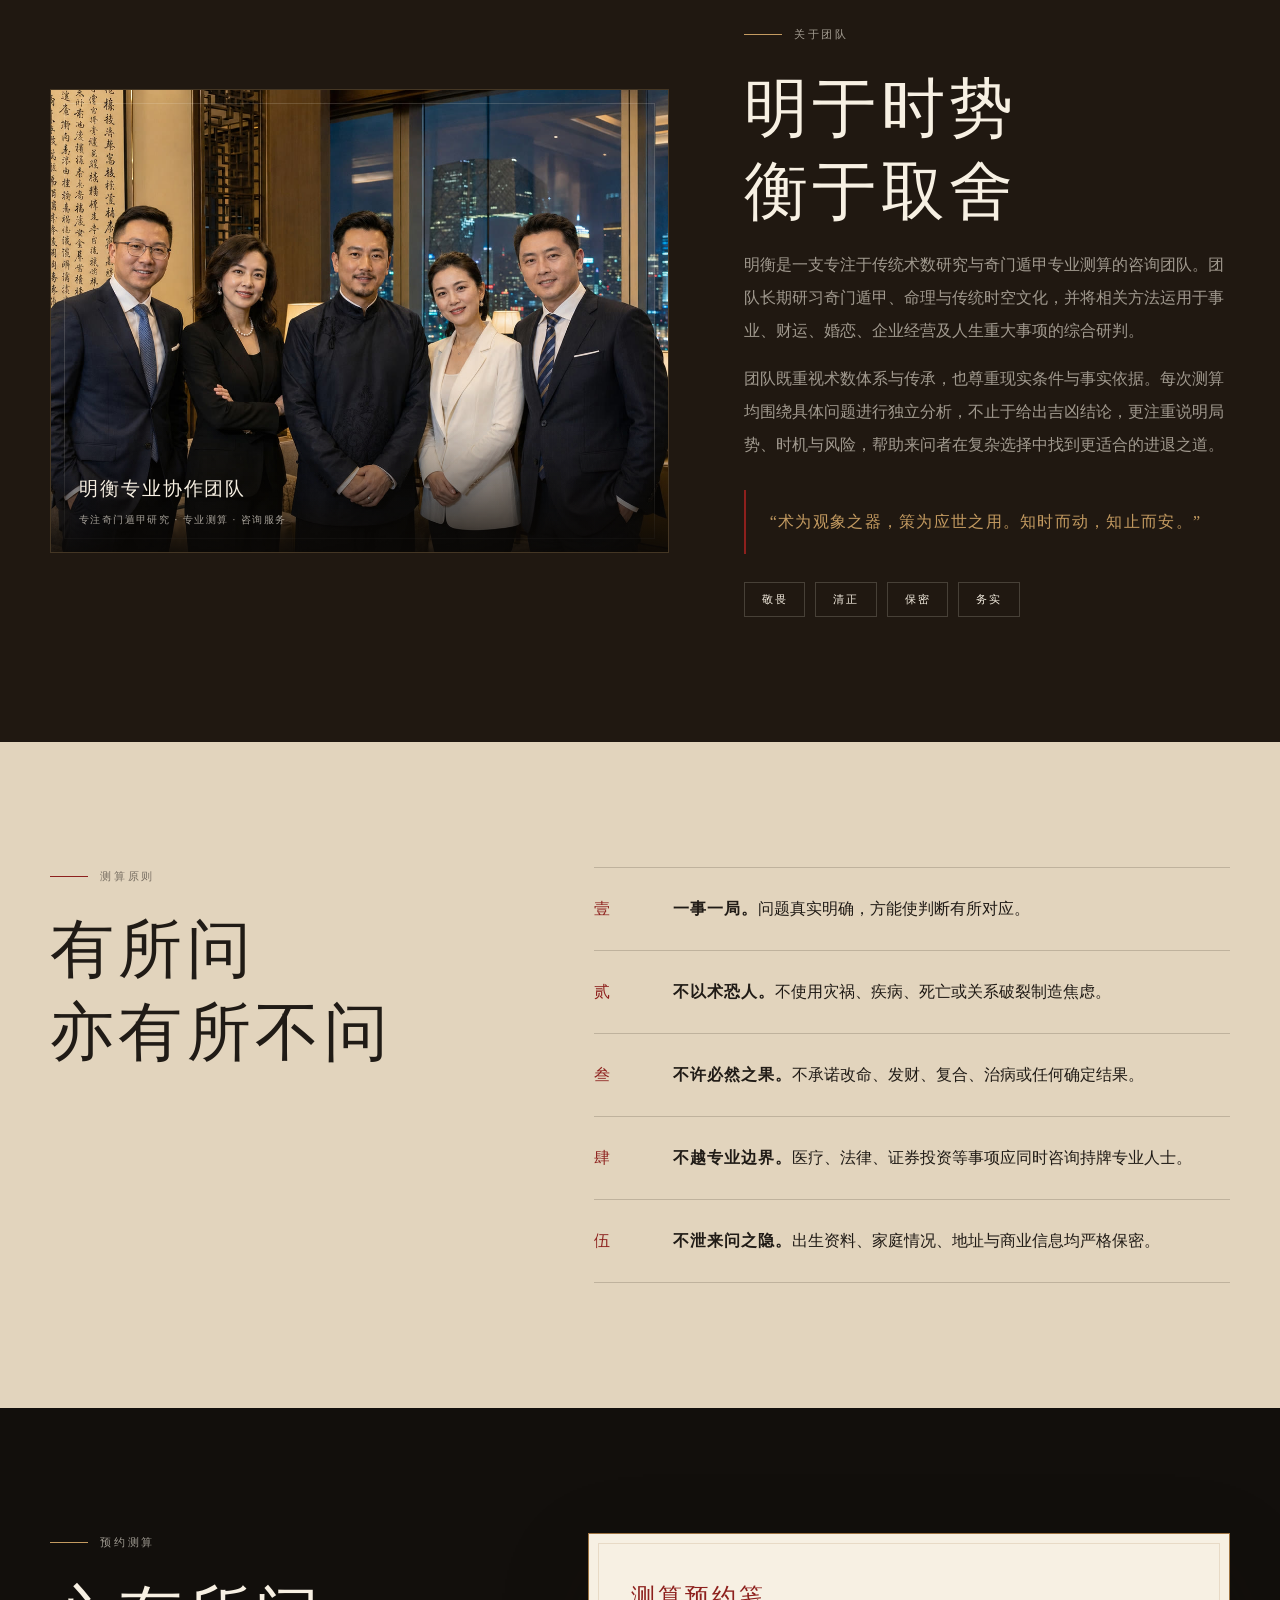
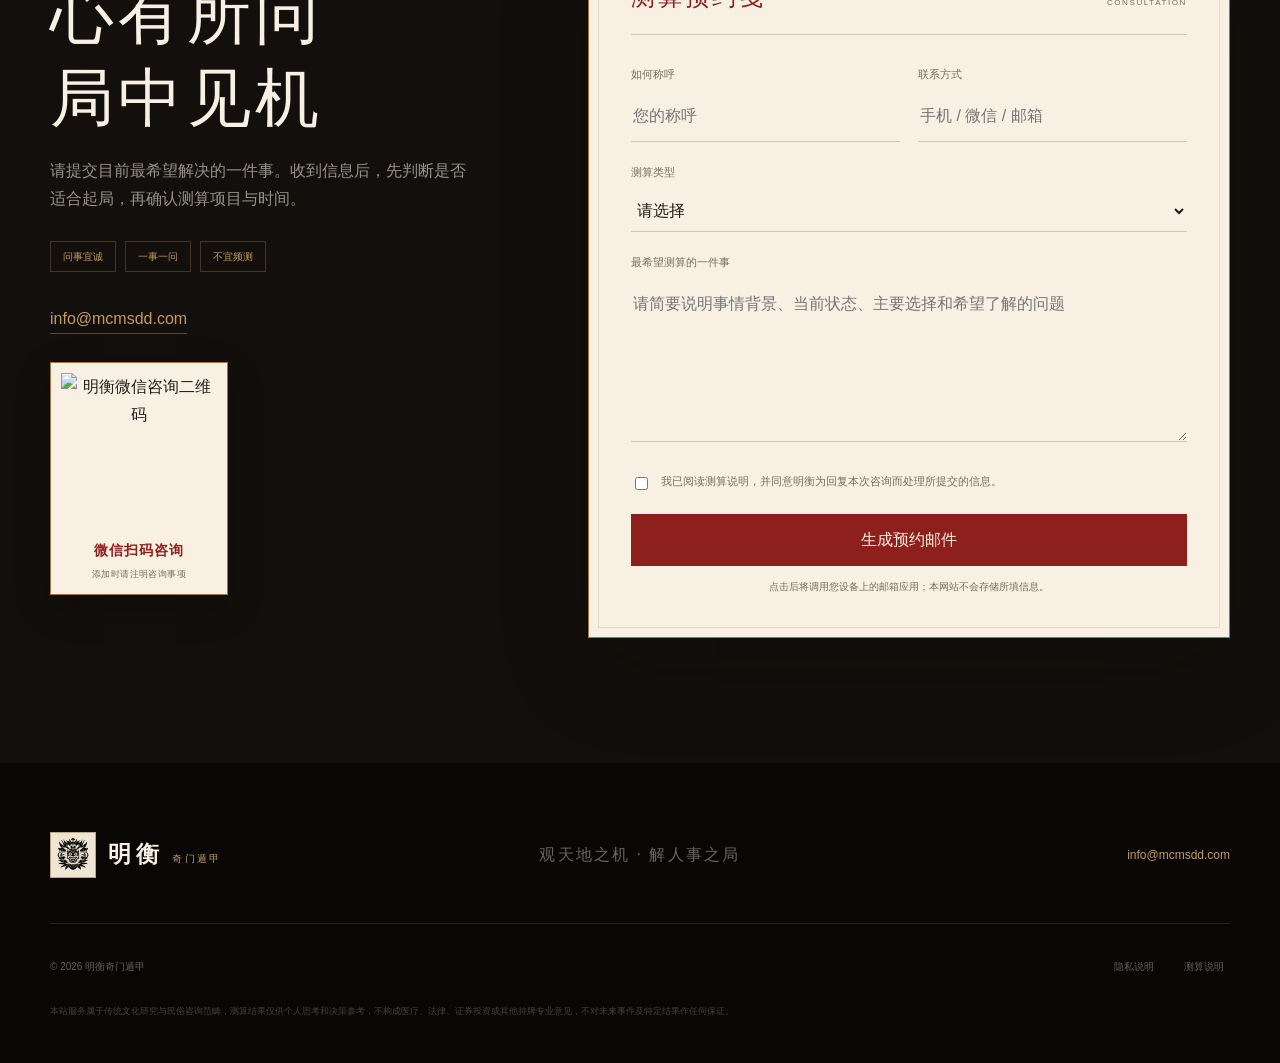
==== commit 1084dbd6: "Add WeChat contact QR code" ====
--- a/index.html
+++ b/index.html
@@ -19,7 +19,7 @@
   <link rel="alternate" hreflang="x-default" href="https://mcmsdd.com/">
   <link rel="icon" href="assets/mark-black.png" type="image/png">
   <link rel="apple-touch-icon" href="assets/mark-black.png">
-  <link rel="stylesheet" href="styles.css?v=20260831-team-full">
+  <link rel="stylesheet" href="styles.css?v=20260831-wechat">
   <script type="application/ld+json">
   {"@context":"https://schema.org","@type":"ProfessionalService","name":"明衡奇门遁甲测算","url":"https://mcmsdd.com/","description":"奇门遁甲专业算命与测算服务","email":"info@mcmsdd.com"}
   </script>
@@ -135,7 +135,7 @@
 
     <section class="section consult" id="consult">
       <div class="container consult-grid">
-        <div class="consult-copy reveal"><p class="eyebrow light"><span></span>预约测算</p><h2>心有所问<br>局中见机</h2><p>请提交目前最希望解决的一件事。收到信息后，先判断是否适合起局，再确认测算项目与时间。</p><div class="consult-rule"><span>问事宜诚</span><span>一事一问</span><span>不宜频测</span></div><a href="mailto:info@mcmsdd.com">info@mcmsdd.com</a></div>
+        <div class="consult-copy reveal"><p class="eyebrow light"><span></span>预约测算</p><h2>心有所问<br>局中见机</h2><p>请提交目前最希望解决的一件事。收到信息后，先判断是否适合起局，再确认测算项目与时间。</p><div class="consult-rule"><span>问事宜诚</span><span>一事一问</span><span>不宜频测</span></div><a href="mailto:info@mcmsdd.com">info@mcmsdd.com</a><figure class="wechat-contact"><a href="assets/wechat-qr.jpg" target="_blank" rel="noopener" aria-label="打开明衡微信咨询二维码"><img src="assets/wechat-qr.jpg" alt="明衡微信咨询二维码" width="570" height="570" loading="lazy" decoding="async"></a><figcaption><strong>微信扫码咨询</strong><span>添加时请注明咨询事项</span></figcaption></figure></div>
         <form class="consult-form reveal delay-1" id="consult-form">
           <div class="form-title"><span>测算预约笺</span><small>CONSULTATION</small></div>
           <div class="field-row"><label><span>如何称呼</span><input name="name" autocomplete="name" required placeholder="您的称呼"></label><label><span>联系方式</span><input name="contact" autocomplete="tel" required placeholder="手机 / 微信 / 邮箱"></label></div>
--- a/styles.css
+++ b/styles.css
@@ -184,6 +184,12 @@
 .consult-copy > p:not(.eyebrow) { max-width: 450px; color: rgba(247,240,227,.58); }
 .consult-rule { display: flex; gap: 9px; flex-wrap: wrap; margin: 28px 0; }.consult-rule span { padding: 6px 12px; color: var(--gold); border: 1px solid rgba(196,155,97,.28); font-size: 10px; }
 .consult-copy > a { display: inline-block; margin-top: 5px; color: var(--gold); border-bottom: 1px solid rgba(196,155,97,.4); }
+.wechat-contact { width: 178px; margin: 28px 0 0; padding: 10px; color: var(--ink); background: var(--ivory); border: 1px solid var(--bronze); box-shadow: 0 12px 35px rgba(0,0,0,.2); text-align: center; }
+.wechat-contact a { display: block; border: 0; }
+.wechat-contact img { width: 100%; height: auto; display: block; }
+.wechat-contact figcaption { padding: 10px 2px 2px; display: flex; flex-direction: column; gap: 3px; }
+.wechat-contact strong { color: var(--red); font-family: var(--serif); font-size: 14px; font-weight: 600; letter-spacing: .08em; }
+.wechat-contact span { color: var(--muted); font-size: 9px; letter-spacing: .05em; }
 .consult-form { padding: 42px; color: var(--ink); background: var(--ivory); border: 1px solid var(--bronze); box-shadow: var(--shadow); position: relative; }
 .consult-form::before { content: ""; position: absolute; inset: 9px; border: 1px solid rgba(158,116,67,.18); pointer-events: none; }
 .form-title { margin-bottom: 30px; padding-bottom: 16px; display: flex; align-items: baseline; justify-content: space-between; border-bottom: 1px solid var(--line); }.form-title span { color: var(--red); font-family: var(--serif); font-size: 24px; letter-spacing: .12em; }.form-title small { color: var(--muted); font-size: 8px; letter-spacing: .2em; }
@@ -249,6 +255,7 @@
   .plan-card { min-height: auto; }.advisor-card { padding: 31px 24px; }
   .about-photo figcaption { padding: 42px 20px 20px; }.about-photo figcaption strong { font-size: 17px; }.about-photo figcaption span { line-height: 1.7; }
   .field-row { grid-template-columns: 1fr; gap: 0; }.consult-form { padding: 30px 22px; }.form-title span { font-size: 21px; }
+  .wechat-contact { width: 170px; margin: 28px auto 0; }
   .footer-top { grid-template-columns: 1fr; gap: 22px; }.footer-top > p, .footer-top > a:last-child { text-align: left; }.footer-bottom { align-items: flex-start; gap: 14px; flex-direction: column; }.footer-bottom button { margin: 0 18px 0 0; }
   :lang(en) .brand strong { font-size: 17px; }
   :lang(en) .brand small { display: none; }
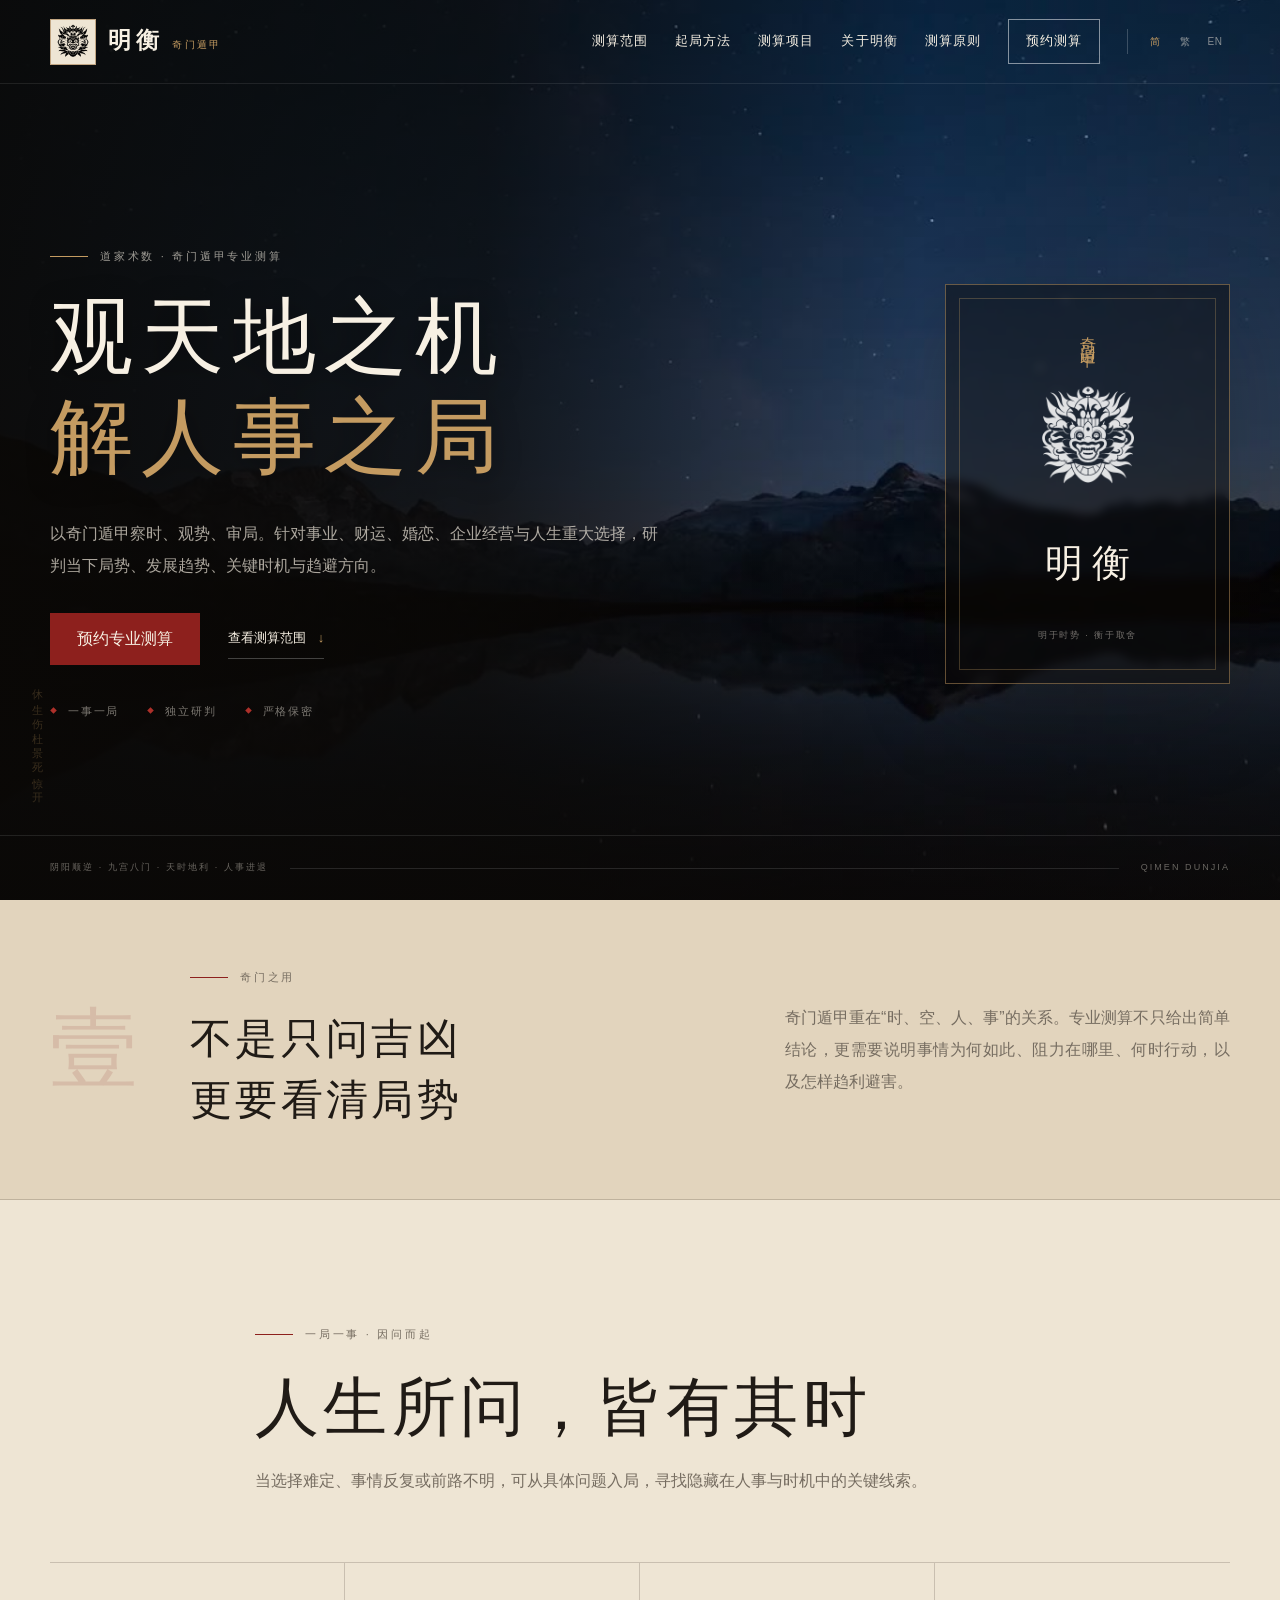
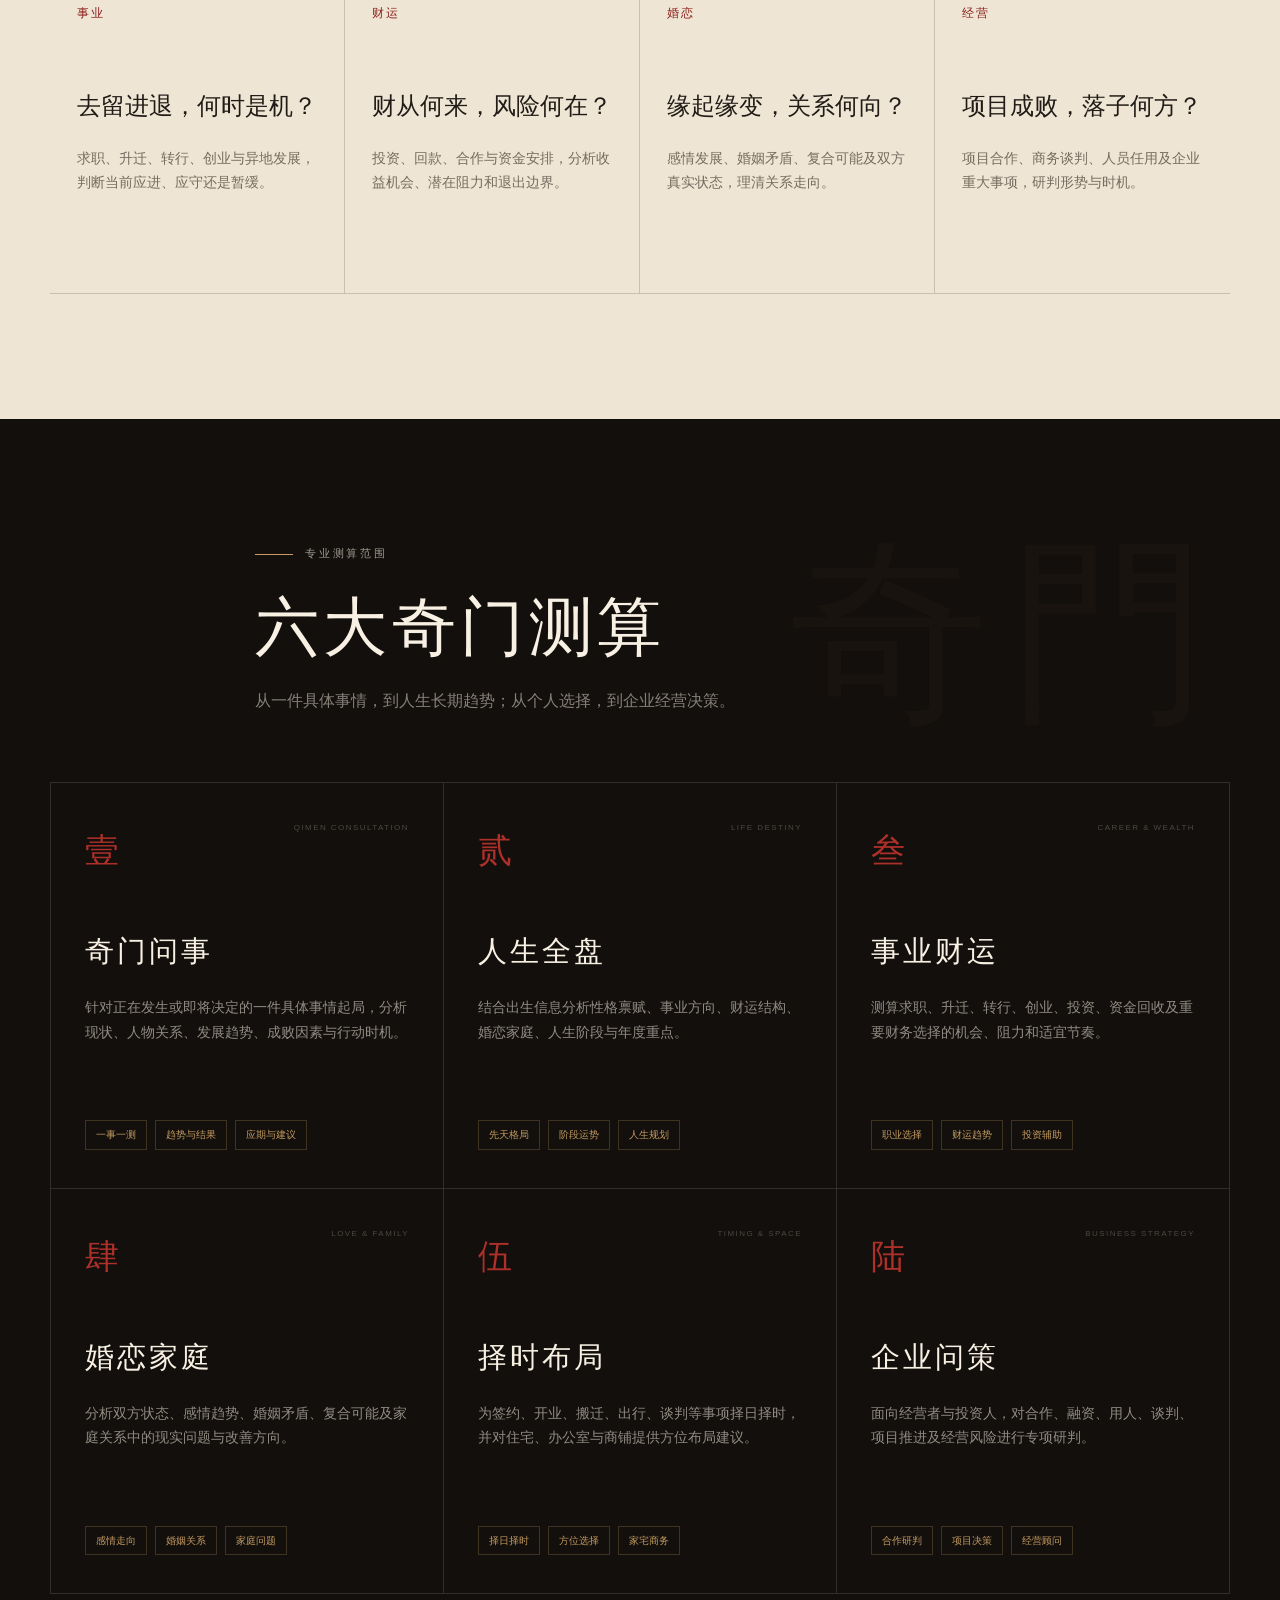
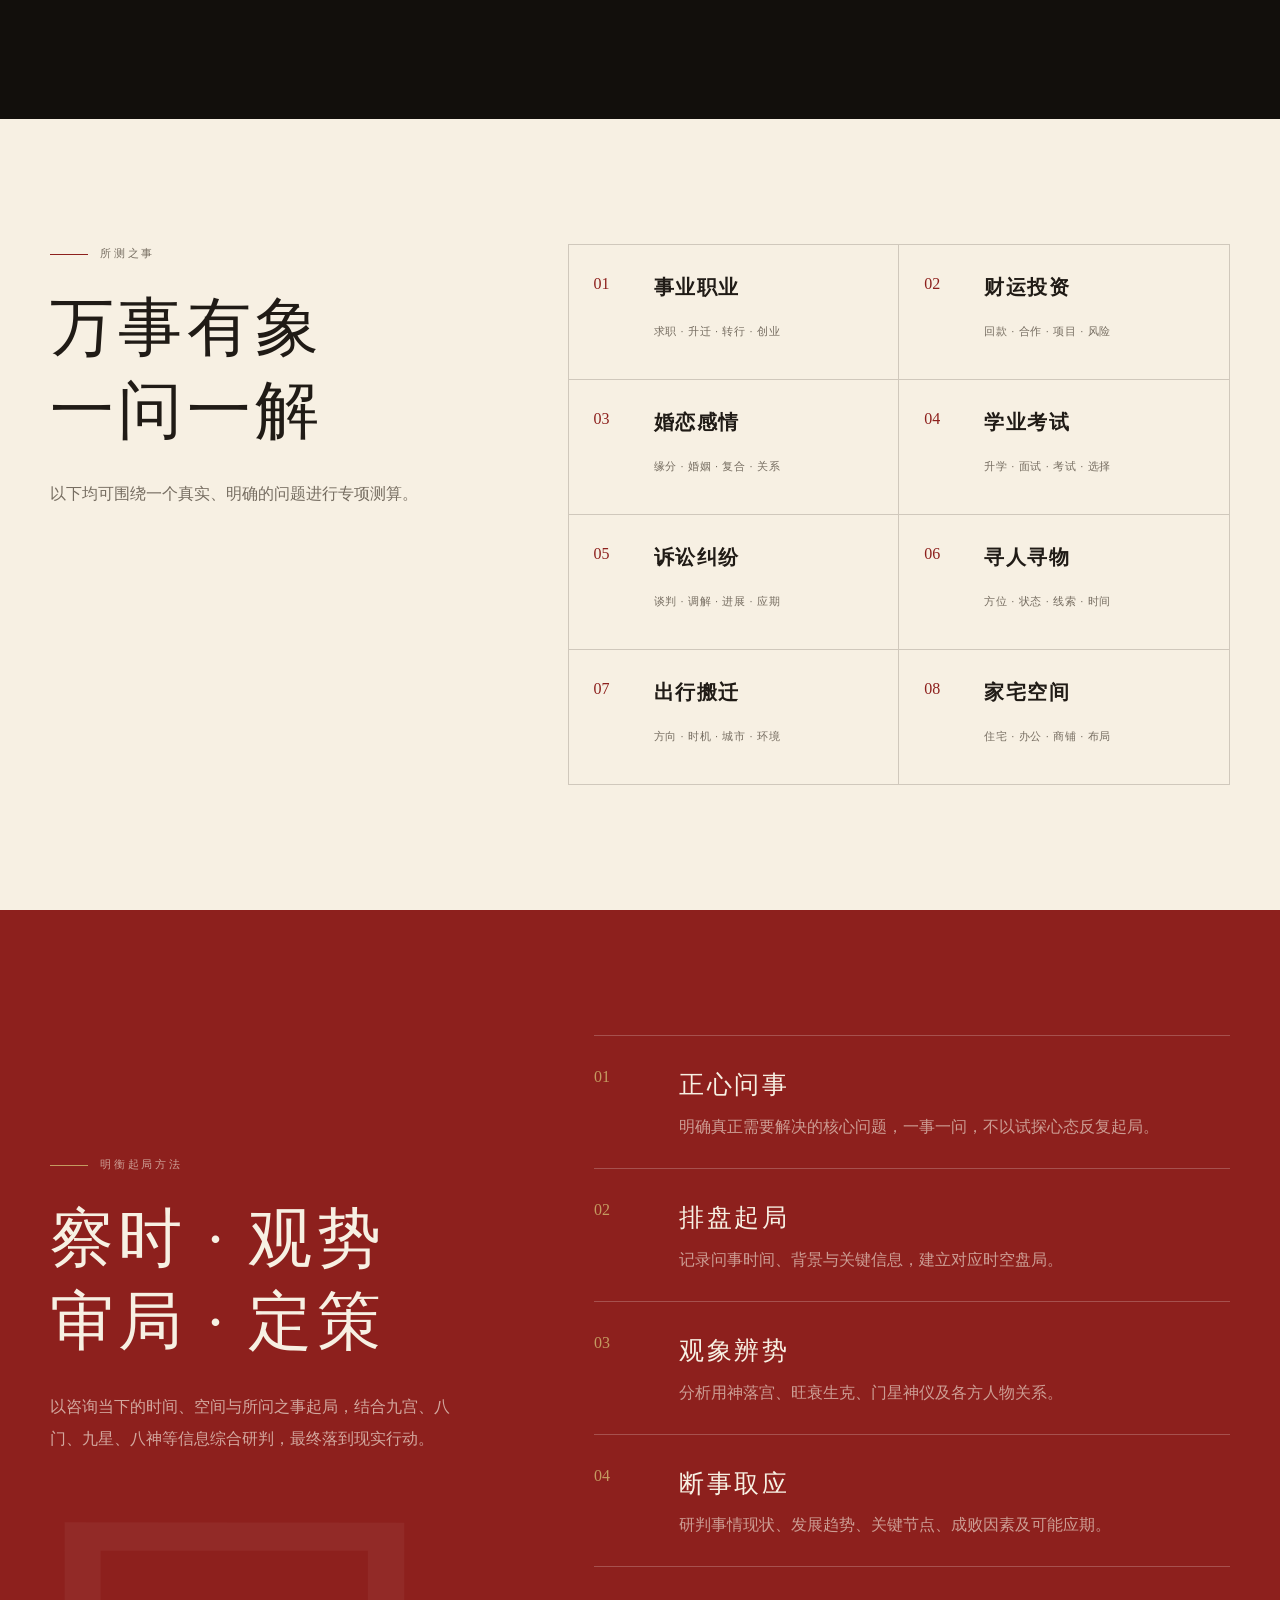
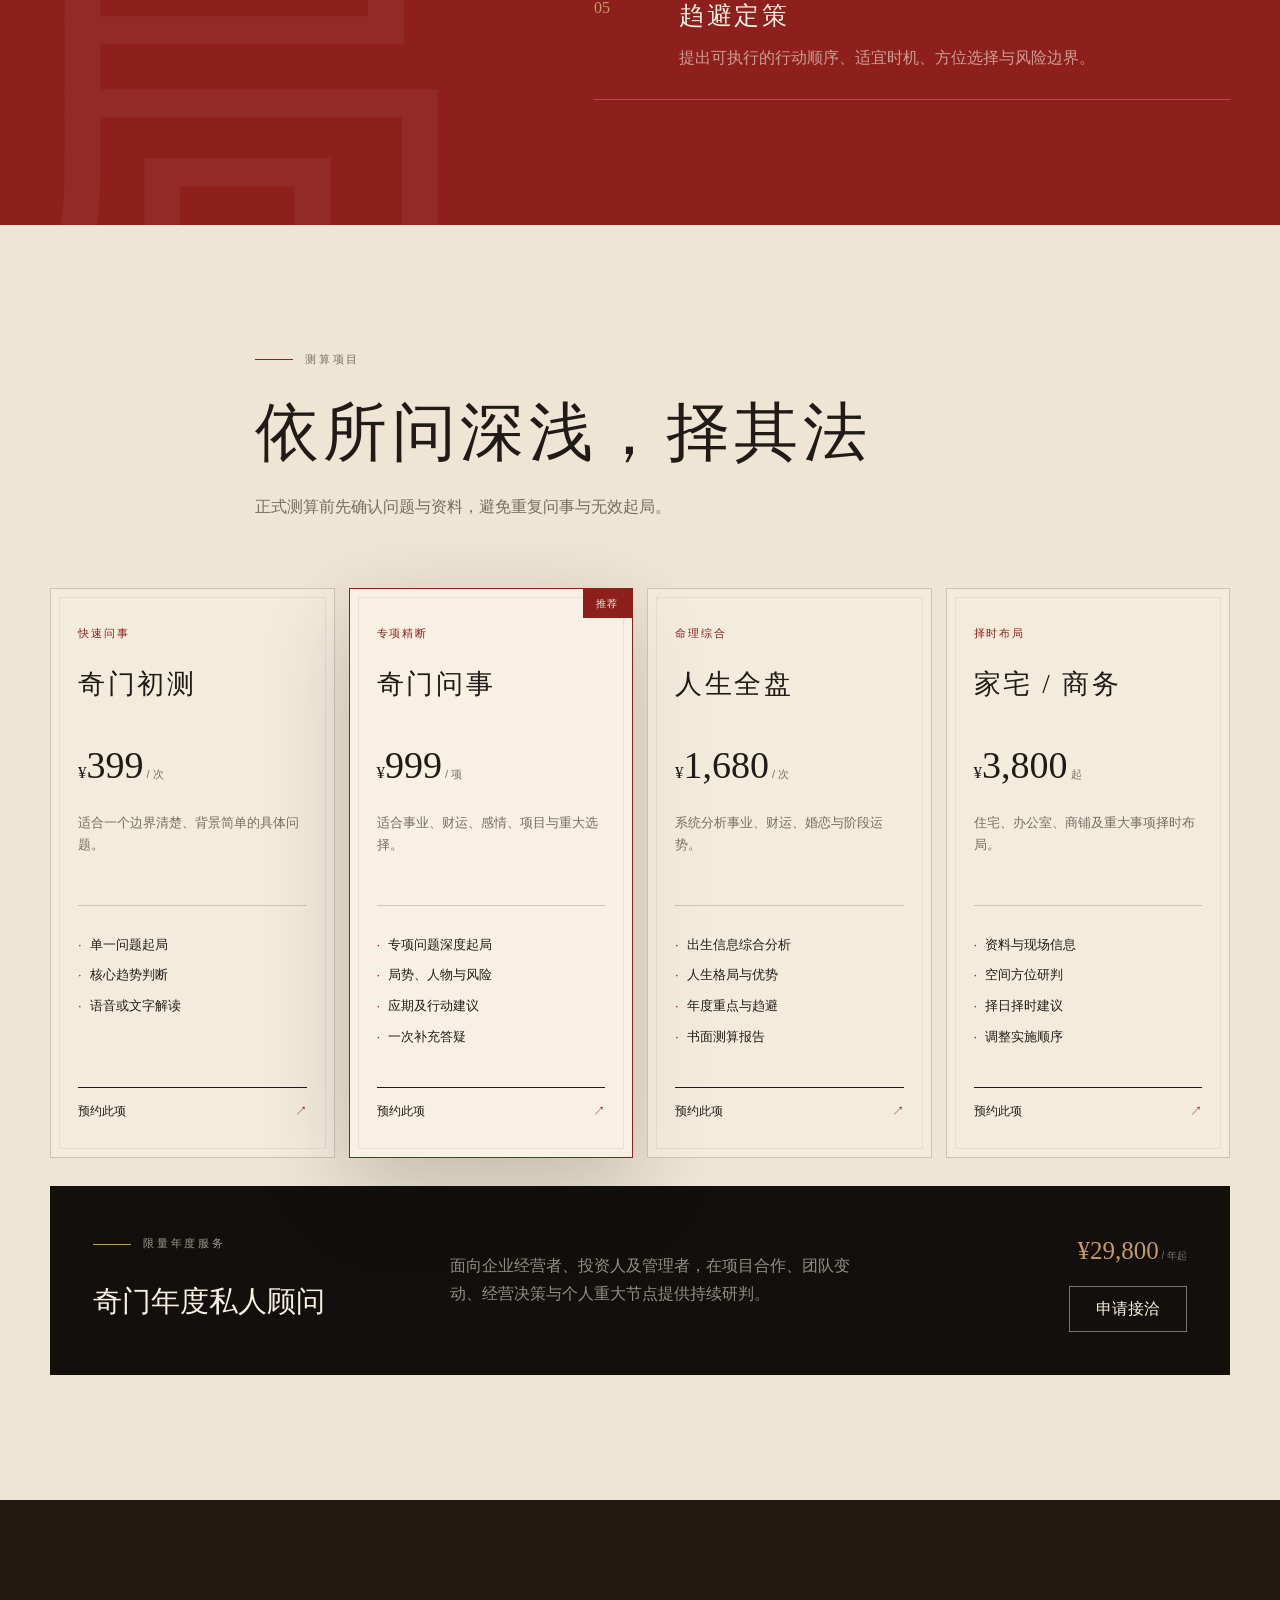
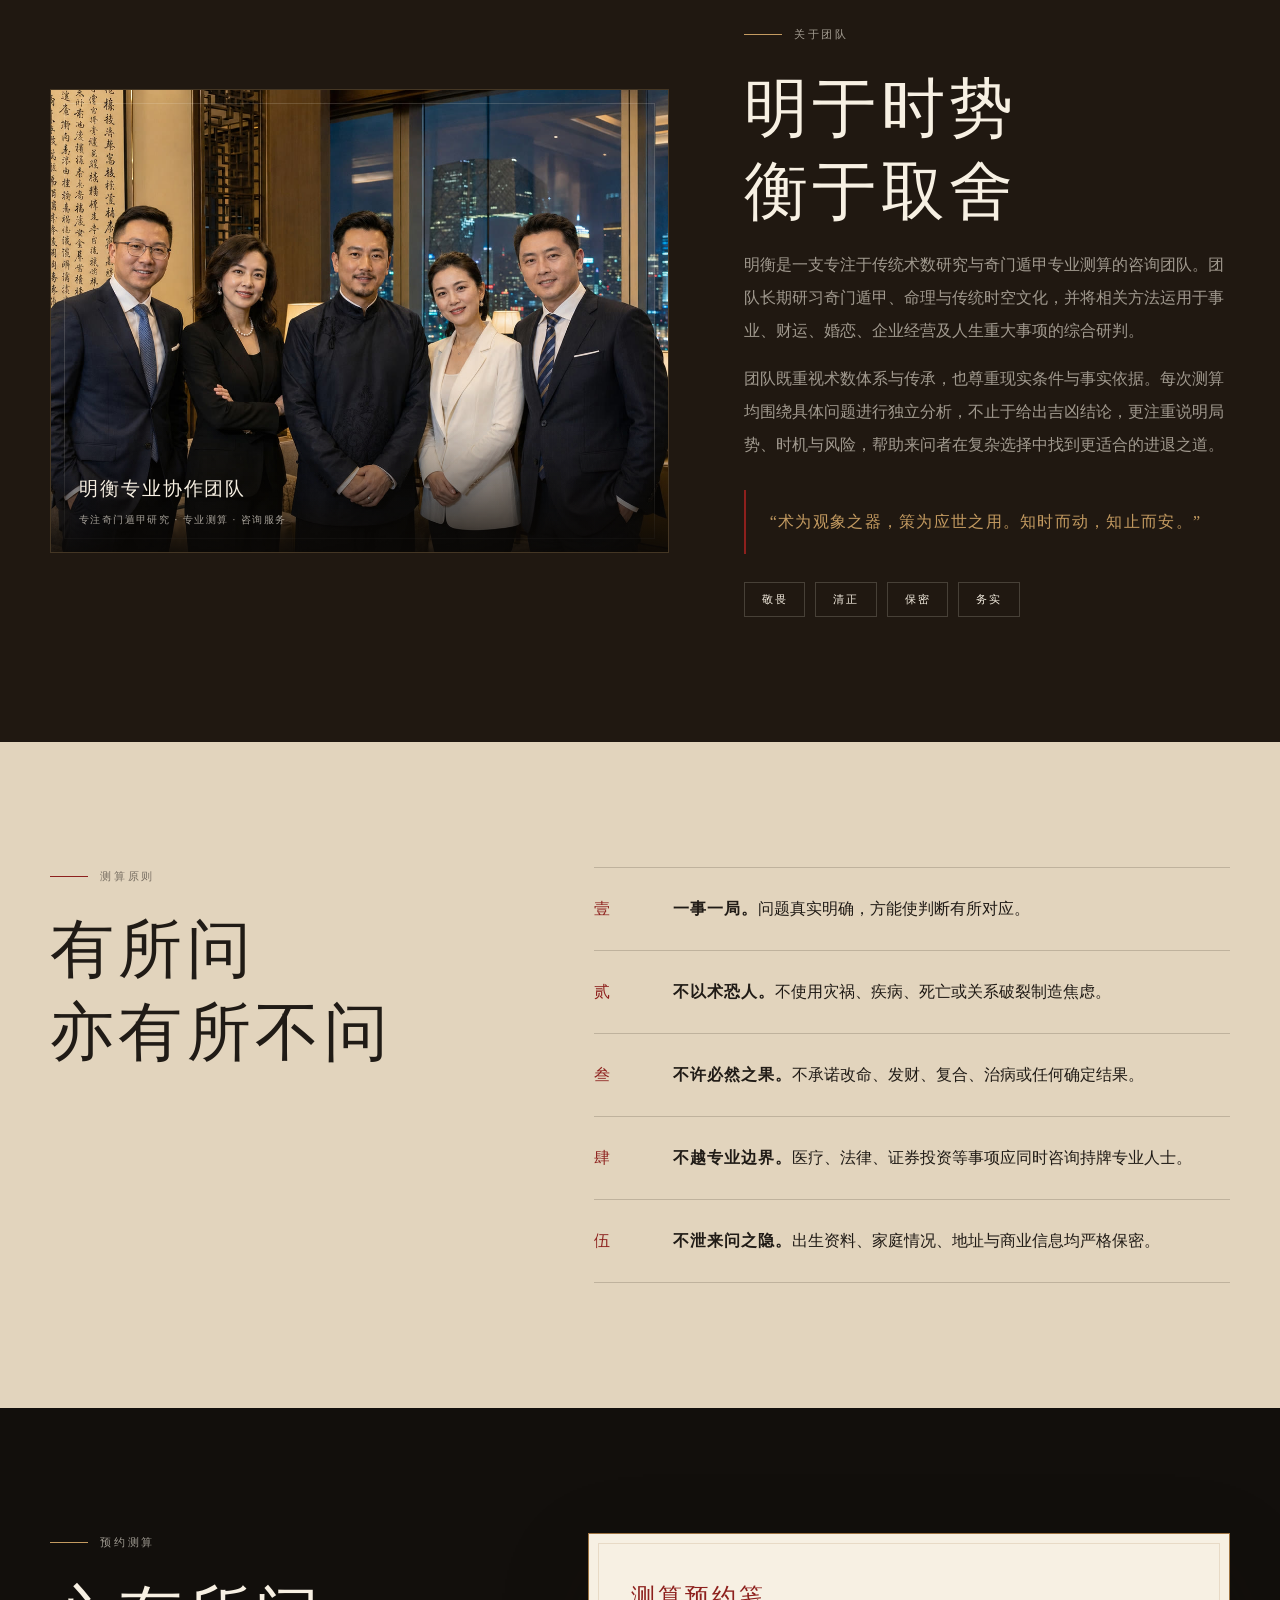
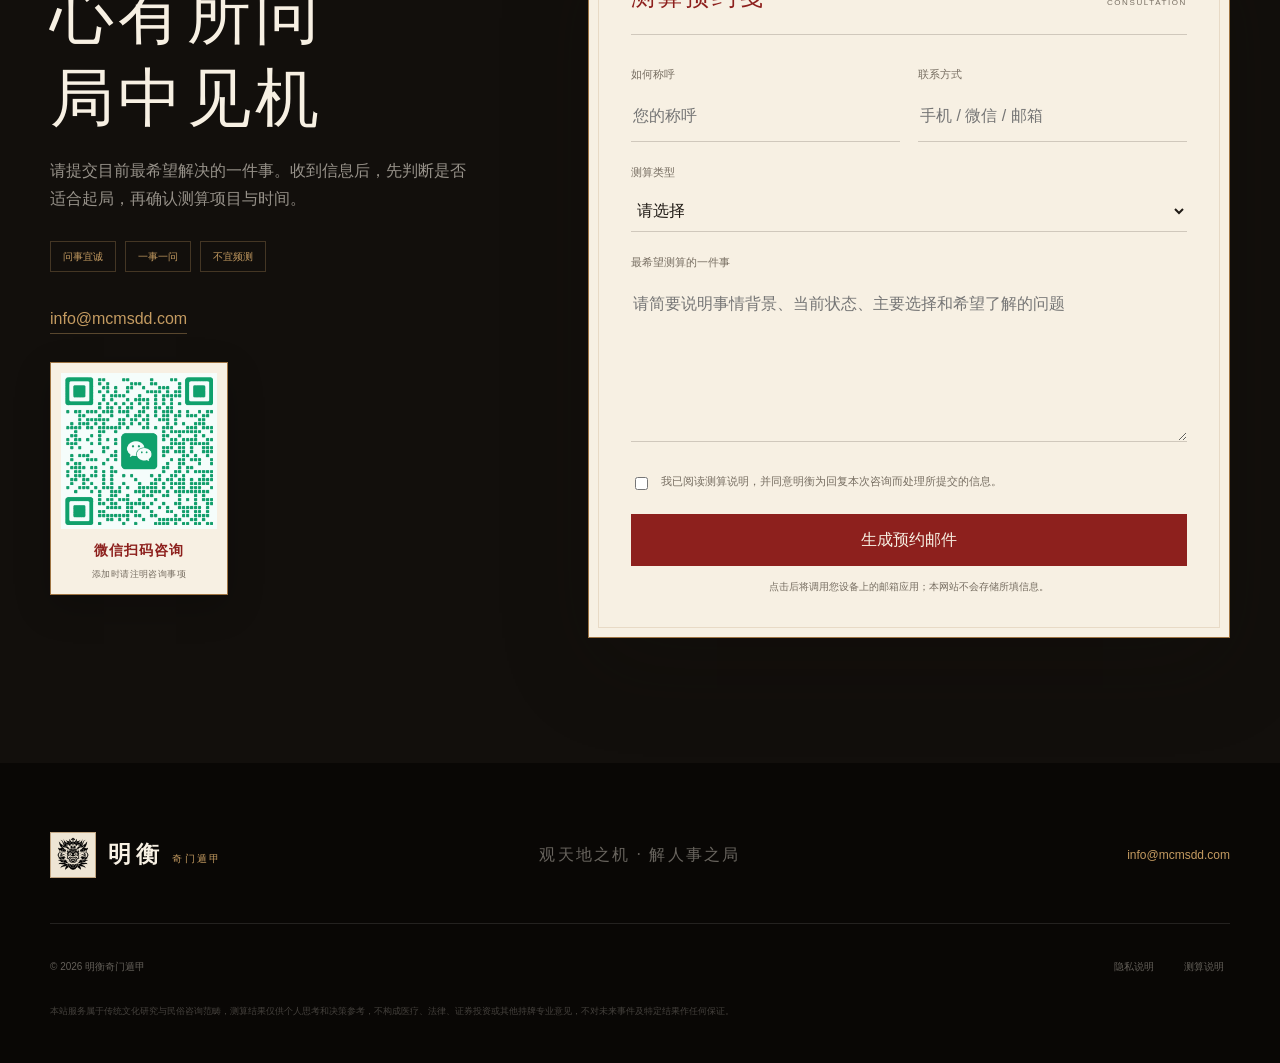
==== commit e1296ae5: "Repair WeChat QR image asset" ====
--- a/index.html
+++ b/index.html
@@ -135,7 +135,7 @@
 
     <section class="section consult" id="consult">
       <div class="container consult-grid">
-        <div class="consult-copy reveal"><p class="eyebrow light"><span></span>预约测算</p><h2>心有所问<br>局中见机</h2><p>请提交目前最希望解决的一件事。收到信息后，先判断是否适合起局，再确认测算项目与时间。</p><div class="consult-rule"><span>问事宜诚</span><span>一事一问</span><span>不宜频测</span></div><a href="mailto:info@mcmsdd.com">info@mcmsdd.com</a><figure class="wechat-contact"><a href="assets/wechat-qr.jpg" target="_blank" rel="noopener" aria-label="打开明衡微信咨询二维码"><img src="assets/wechat-qr.jpg" alt="明衡微信咨询二维码" width="570" height="570" loading="lazy" decoding="async"></a><figcaption><strong>微信扫码咨询</strong><span>添加时请注明咨询事项</span></figcaption></figure></div>
+        <div class="consult-copy reveal"><p class="eyebrow light"><span></span>预约测算</p><h2>心有所问<br>局中见机</h2><p>请提交目前最希望解决的一件事。收到信息后，先判断是否适合起局，再确认测算项目与时间。</p><div class="consult-rule"><span>问事宜诚</span><span>一事一问</span><span>不宜频测</span></div><a href="mailto:info@mcmsdd.com">info@mcmsdd.com</a><figure class="wechat-contact"><a href="assets/wechat-qr.png" target="_blank" rel="noopener" aria-label="打开明衡微信咨询二维码"><img src="assets/wechat-qr.png" alt="明衡微信咨询二维码" width="570" height="570" loading="lazy" decoding="async"></a><figcaption><strong>微信扫码咨询</strong><span>添加时请注明咨询事项</span></figcaption></figure></div>
         <form class="consult-form reveal delay-1" id="consult-form">
           <div class="form-title"><span>测算预约笺</span><small>CONSULTATION</small></div>
           <div class="field-row"><label><span>如何称呼</span><input name="name" autocomplete="name" required placeholder="您的称呼"></label><label><span>联系方式</span><input name="contact" autocomplete="tel" required placeholder="手机 / 微信 / 邮箱"></label></div>
